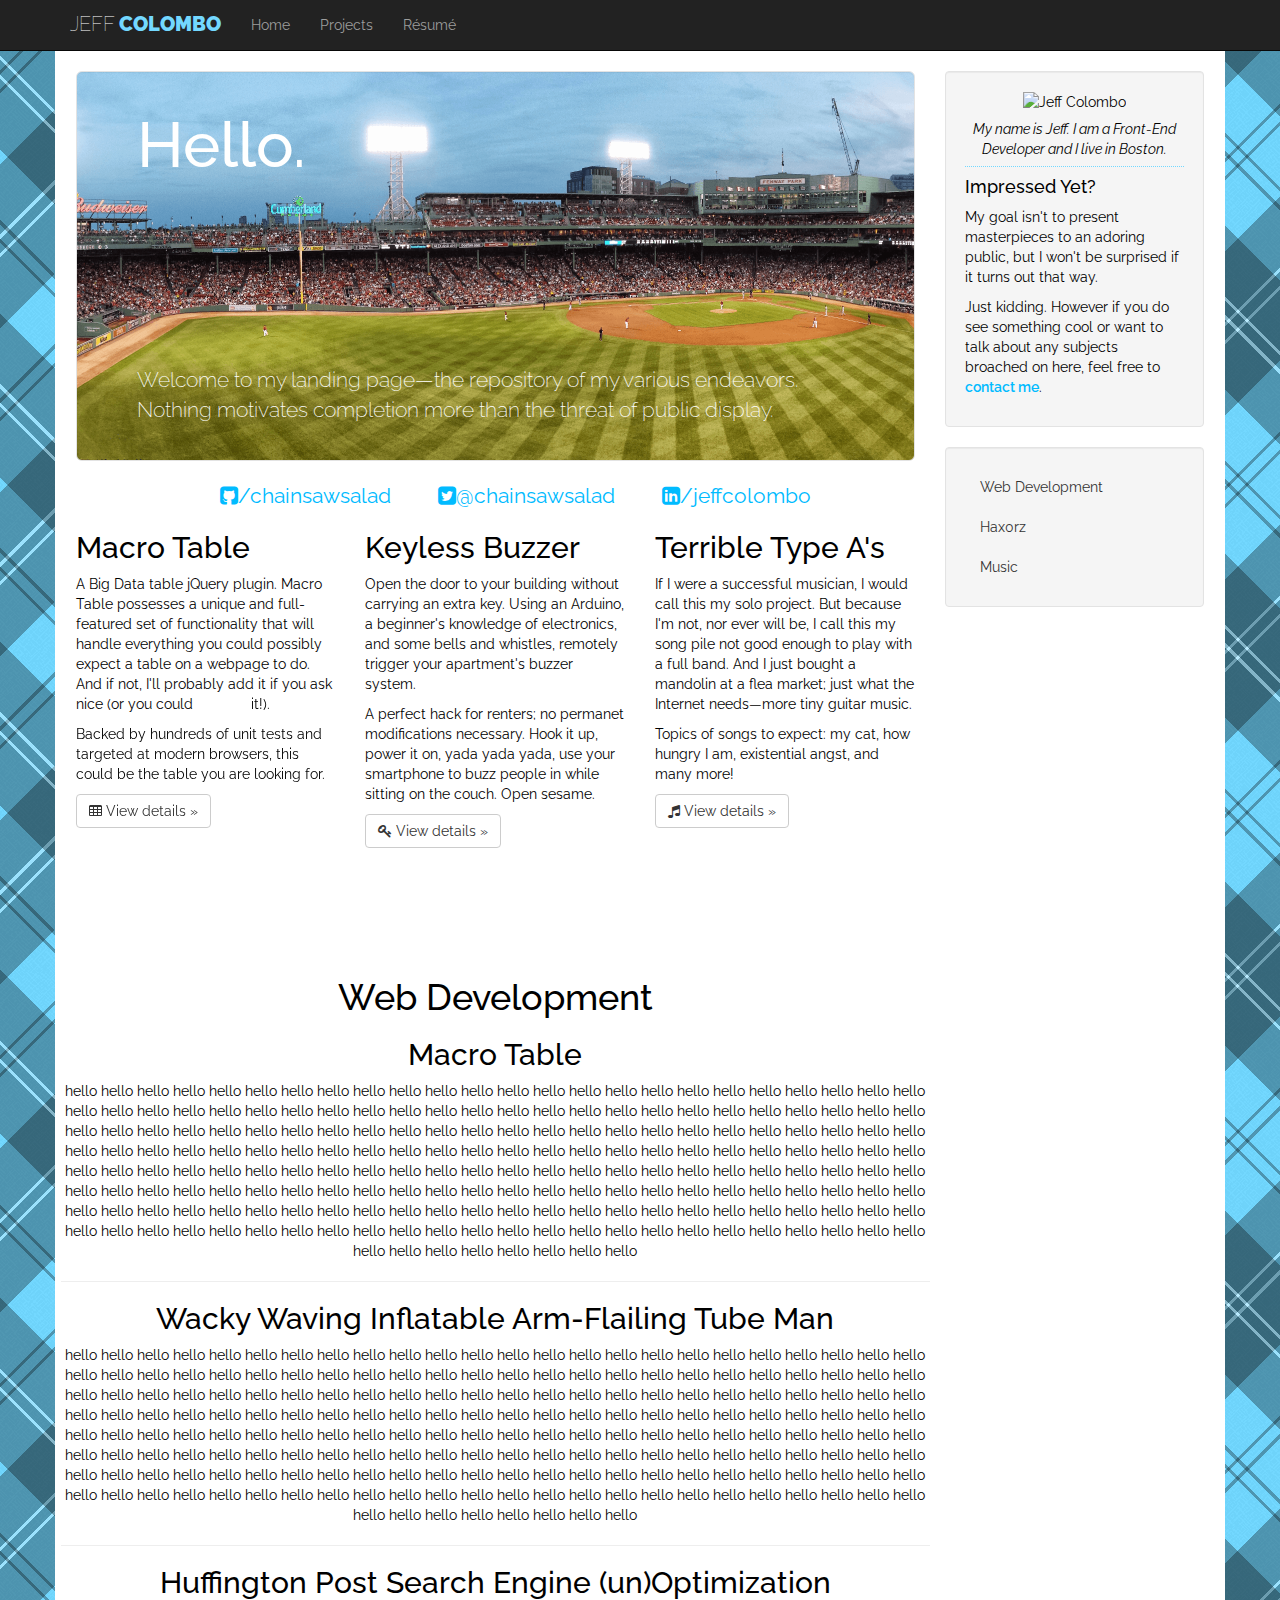
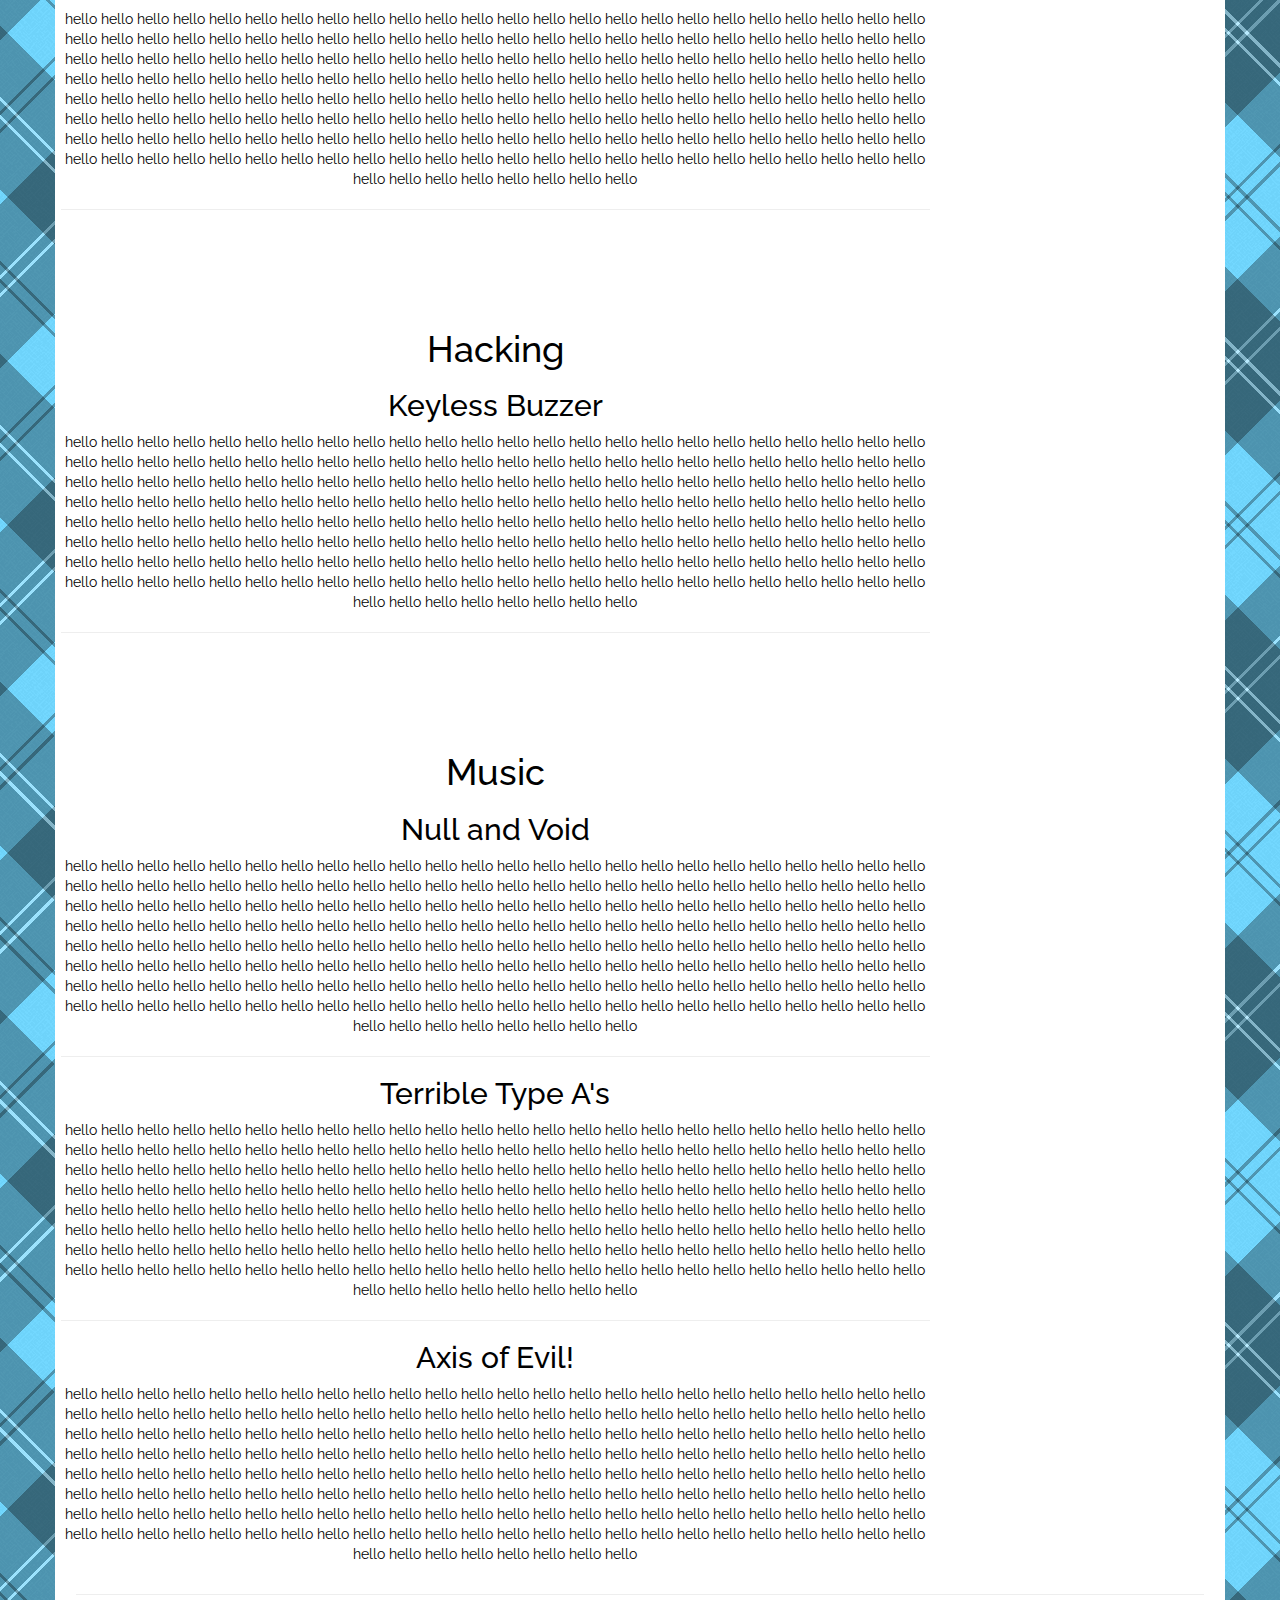
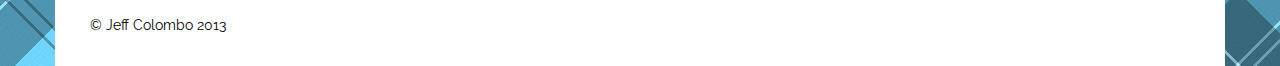
==== index.html @ 4ddc7e9b "Fix issue with menu on Android (Chrome)" ====
<!DOCTYPE html>
<html lang="en">
  <head>
    <meta charset="utf-8">
    <meta name="viewport" content="width=device-width, initial-scale=1.0">
    <meta name="description" content="">
    <meta name="author" content="">
    <link rel="shortcut icon" href="../../assets/ico/favicon.png">

    <title>Jeff Colombo</title>

    <!-- Bootstrap core CSS -->
    <link rel="stylesheet" href="//netdna.bootstrapcdn.com/bootstrap/3.0.0/css/bootstrap.min.css">

    <!-- Custom styles for this template -->
    <link href="http://fonts.googleapis.com/css?family=Raleway:900,600,400" rel="stylesheet" type="text/css">
    <link rel="stylesheet/less" type="text/css" href="css/offcanvas.less" />
    <link rel="stylesheet/less" type="text/css" href="css/core.less" />

    <script type="text/javascript">
      less = {
        env: "development", // or "production"
        async: true,       // load imports async
        fileAsync: false,   // load imports async when in a page under
                            // a file protocol
        poll: 1000,        // when in watch mode, time in ms between polls
        functions: {},      // user functions, keyed by name
        dumpLineNumbers: "comments", // or "mediaQuery" or "all"
        relativeUrls: false,// whether to adjust url's to be relative
                            // if false, url's are already relative to the
                            // entry less file
        //rootpath: ":/a.com/"// a path to add on to the start of every url
                            //resource
      };
    </script>
    <script src="js/less-1.4.1.min.js" type="text/javascript"></script>
  </head>

  <body data-spy="scroll" data-target="#project-nav">
    <div class="navbar navbar-fixed-top navbar-inverse" role="navigation">
      <div class="container">
        <div class="navbar-header">
          <button type="button" class="navbar-toggle" data-toggle="collapse" data-target=".navbar-collapse">
            <span class="icon-bar"></span>
            <span class="icon-bar"></span>
            <span class="icon-bar"></span>
          </button>
          <a class="navbar-brand" href="#"><span class="navbar-brand__first-name">Jeff</span> <span class="navbar-brand__last-name">Colombo</span></a>
        </div>
        <div id="main-nav" class="collapse navbar-collapse">
          <ul class="nav navbar-nav">
            <li><a href="#">Home</a></li>
            <li><a href="#projects">Projects</a></li>
            <li><a href="resume.html">R&eacute;sum&eacute;</a></li>
          </ul>
        </div><!-- /.nav-collapse -->
      </div><!-- /.container -->
    </div><!-- /.navbar -->

    <div class="container content-container">

      <div class="row row-offcanvas row-offcanvas-right">
        <div class="col-xs-12 col-sm-9">
          <p class="pull-right visible-xs">
            <button type="button" class="btn btn-primary btn-xs" data-toggle="offcanvas">Toggle info</button>
          </p>
          <div class="jumbotron well">
            <h1>Hello.</h1>
            <div class="jumbotron__wrapper">
              <p>Welcome to my landing page&mdash;the repository of my various endeavors. Nothing motivates completion more than the threat of public display.</p>
            </div>
          </div>
          <div class="social">
            <ul class="self-promotion-links text-center">
              <li><a href="https://github.com/chainsawsalad"><i class="icon-github-sign"></i>/chainsawsalad</a></li>
              <li><a href="http://www.twitter.com/chainsawsalad"><i class="icon-twitter-sign"></i>@chainsawsalad</a></li>
              <li><a href="http://www.linkedin.com/in/jeffcolombo/"><i class="icon-linkedin-sign"></i>/jeffcolombo</a></li>
            </ul>
          </div>
          <div class="row">
            <div class="col-6 col-sm-6 col-lg-4">
              <h2>Macro Table</h2>
              <p>A Big Data table jQuery plugin. Macro Table possesses a unique and full-featured set of functionality that will handle everything you could possibly expect a table on a webpage to do. And if not, I'll probably add it if you ask nice (or you could <iframe class="github-btn" src="http://ghbtns.com/github-btn.html?user=chainsawsalad&amp;repo=macroTable&amp;type=fork" width="50" height="20" title="Fork on GitHub"></iframe> it!).</p>
              <p>Backed by hundreds of unit tests and targeted at modern browsers, this could be the table you are looking for.</p>
              <p><a class="btn btn-default" href="#"><i class="icon-table"></i> View details &raquo;</a></p>
            </div><!--/span-->
            <div class="col-6 col-sm-6 col-lg-4">
              <h2>Keyless Buzzer</h2>
              <p>Open the door to your building without carrying an extra key. Using an Arduino, a beginner's knowledge of electronics, and some bells and whistles, remotely trigger your apartment's buzzer system.</p>
              <p>A perfect hack for renters; no permanet modifications necessary. Hook it up, power it on, yada yada yada, use your smartphone to buzz people in while sitting on the couch. Open sesame.
              <p><a class="btn btn-default" href="#"><i class="icon-key"></i> View details &raquo;</a></p>
            </div><!--/span-->
            <div class="col-6 col-sm-6 col-lg-4">
              <h2>Terrible Type A's</h2>
              <p>If I were a successful musician, I would call this my solo project. But because I'm not, nor ever will be, I call this my song pile not good enough to play with a full band. And I just bought a mandolin at a flea market; just what the Internet needs&mdash;more tiny guitar music.</p>
              <p>Topics of songs to expect: my cat, how hungry I am, existential angst, and many more!</p>
              <p><a class="btn btn-default" href="#"><i class="icon-music"></i> View details &raquo;</a></p>
            </div><!--/span-->
          </div><!--/row-->

          <div id="projects" class="row text-center">
            <div id="web-development">
              <h1 class="project-title">Web Development</h1>

              <h2 id="macro-table">Macro Table</h2>
              <p>hello hello hello hello hello hello hello hello hello hello hello hello hello hello hello hello hello hello hello hello hello hello hello hello hello hello hello hello hello hello hello hello hello hello hello hello hello hello hello hello hello hello hello hello hello hello hello hello hello hello hello hello hello hello hello hello hello hello hello hello hello hello hello hello hello hello hello hello hello hello hello hello hello hello hello hello hello hello hello hello hello hello hello hello hello hello hello hello hello hello hello hello hello hello hello hello hello hello hello hello hello hello hello hello hello hello hello hello hello hello hello hello hello hello hello hello hello hello hello hello hello hello hello hello hello hello hello hello hello hello hello hello hello hello hello hello hello hello hello hello hello hello hello hello hello hello hello hello hello hello hello hello hello hello hello hello hello hello hello hello hello hello hello hello hello hello hello hello hello hello hello hello hello hello hello hello hello hello hello hello hello hello hello hello hello hello hello hello hello hello hello hello hello hello hello hello hello hello hello hello </p>

              <hr />

              <h2 id="wwiaftm">Wacky Waving Inflatable Arm-Flailing Tube Man</h2>
              <p>hello hello hello hello hello hello hello hello hello hello hello hello hello hello hello hello hello hello hello hello hello hello hello hello hello hello hello hello hello hello hello hello hello hello hello hello hello hello hello hello hello hello hello hello hello hello hello hello hello hello hello hello hello hello hello hello hello hello hello hello hello hello hello hello hello hello hello hello hello hello hello hello hello hello hello hello hello hello hello hello hello hello hello hello hello hello hello hello hello hello hello hello hello hello hello hello hello hello hello hello hello hello hello hello hello hello hello hello hello hello hello hello hello hello hello hello hello hello hello hello hello hello hello hello hello hello hello hello hello hello hello hello hello hello hello hello hello hello hello hello hello hello hello hello hello hello hello hello hello hello hello hello hello hello hello hello hello hello hello hello hello hello hello hello hello hello hello hello hello hello hello hello hello hello hello hello hello hello hello hello hello hello hello hello hello hello hello hello hello hello hello hello hello hello hello hello hello hello hello hello </p>

              <hr />

              <h2 id="huffpo-seuo">Huffington Post Search Engine (un)Optimization</h2>
              <p>hello hello hello hello hello hello hello hello hello hello hello hello hello hello hello hello hello hello hello hello hello hello hello hello hello hello hello hello hello hello hello hello hello hello hello hello hello hello hello hello hello hello hello hello hello hello hello hello hello hello hello hello hello hello hello hello hello hello hello hello hello hello hello hello hello hello hello hello hello hello hello hello hello hello hello hello hello hello hello hello hello hello hello hello hello hello hello hello hello hello hello hello hello hello hello hello hello hello hello hello hello hello hello hello hello hello hello hello hello hello hello hello hello hello hello hello hello hello hello hello hello hello hello hello hello hello hello hello hello hello hello hello hello hello hello hello hello hello hello hello hello hello hello hello hello hello hello hello hello hello hello hello hello hello hello hello hello hello hello hello hello hello hello hello hello hello hello hello hello hello hello hello hello hello hello hello hello hello hello hello hello hello hello hello hello hello hello hello hello hello hello hello hello hello hello hello hello hello hello hello </p>

              <hr />
            </div>

            <div id="hacking">
              <h1 class="project-title">Hacking</h1>

              <h2 id="keyless-buzzer">Keyless Buzzer</h2>
              <p>hello hello hello hello hello hello hello hello hello hello hello hello hello hello hello hello hello hello hello hello hello hello hello hello hello hello hello hello hello hello hello hello hello hello hello hello hello hello hello hello hello hello hello hello hello hello hello hello hello hello hello hello hello hello hello hello hello hello hello hello hello hello hello hello hello hello hello hello hello hello hello hello hello hello hello hello hello hello hello hello hello hello hello hello hello hello hello hello hello hello hello hello hello hello hello hello hello hello hello hello hello hello hello hello hello hello hello hello hello hello hello hello hello hello hello hello hello hello hello hello hello hello hello hello hello hello hello hello hello hello hello hello hello hello hello hello hello hello hello hello hello hello hello hello hello hello hello hello hello hello hello hello hello hello hello hello hello hello hello hello hello hello hello hello hello hello hello hello hello hello hello hello hello hello hello hello hello hello hello hello hello hello hello hello hello hello hello hello hello hello hello hello hello hello hello hello hello hello hello hello </p>

              <hr />
            </div>

            <div id="music">
              <h1 class="project-title">Music</h1>

              <h2 id="null-and-void">Null and Void</h2>
              <p>hello hello hello hello hello hello hello hello hello hello hello hello hello hello hello hello hello hello hello hello hello hello hello hello hello hello hello hello hello hello hello hello hello hello hello hello hello hello hello hello hello hello hello hello hello hello hello hello hello hello hello hello hello hello hello hello hello hello hello hello hello hello hello hello hello hello hello hello hello hello hello hello hello hello hello hello hello hello hello hello hello hello hello hello hello hello hello hello hello hello hello hello hello hello hello hello hello hello hello hello hello hello hello hello hello hello hello hello hello hello hello hello hello hello hello hello hello hello hello hello hello hello hello hello hello hello hello hello hello hello hello hello hello hello hello hello hello hello hello hello hello hello hello hello hello hello hello hello hello hello hello hello hello hello hello hello hello hello hello hello hello hello hello hello hello hello hello hello hello hello hello hello hello hello hello hello hello hello hello hello hello hello hello hello hello hello hello hello hello hello hello hello hello hello hello hello hello hello hello hello </p>

              <hr />

              <h2 id="terrible-type-as">Terrible Type A's</h2>
              <p>hello hello hello hello hello hello hello hello hello hello hello hello hello hello hello hello hello hello hello hello hello hello hello hello hello hello hello hello hello hello hello hello hello hello hello hello hello hello hello hello hello hello hello hello hello hello hello hello hello hello hello hello hello hello hello hello hello hello hello hello hello hello hello hello hello hello hello hello hello hello hello hello hello hello hello hello hello hello hello hello hello hello hello hello hello hello hello hello hello hello hello hello hello hello hello hello hello hello hello hello hello hello hello hello hello hello hello hello hello hello hello hello hello hello hello hello hello hello hello hello hello hello hello hello hello hello hello hello hello hello hello hello hello hello hello hello hello hello hello hello hello hello hello hello hello hello hello hello hello hello hello hello hello hello hello hello hello hello hello hello hello hello hello hello hello hello hello hello hello hello hello hello hello hello hello hello hello hello hello hello hello hello hello hello hello hello hello hello hello hello hello hello hello hello hello hello hello hello hello hello </p>

              <hr />

              <h2 id="axis-of-evil">Axis of Evil!</h2>
              <p>hello hello hello hello hello hello hello hello hello hello hello hello hello hello hello hello hello hello hello hello hello hello hello hello hello hello hello hello hello hello hello hello hello hello hello hello hello hello hello hello hello hello hello hello hello hello hello hello hello hello hello hello hello hello hello hello hello hello hello hello hello hello hello hello hello hello hello hello hello hello hello hello hello hello hello hello hello hello hello hello hello hello hello hello hello hello hello hello hello hello hello hello hello hello hello hello hello hello hello hello hello hello hello hello hello hello hello hello hello hello hello hello hello hello hello hello hello hello hello hello hello hello hello hello hello hello hello hello hello hello hello hello hello hello hello hello hello hello hello hello hello hello hello hello hello hello hello hello hello hello hello hello hello hello hello hello hello hello hello hello hello hello hello hello hello hello hello hello hello hello hello hello hello hello hello hello hello hello hello hello hello hello hello hello hello hello hello hello hello hello hello hello hello hello hello hello hello hello hello hello </p>
            </div>
          </div><!--/row-->

        </div><!--/span-->

        <div class="col-xs-6 col-sm-3 sidebar-offcanvas">
          <div class="well">
            <figure class="text-center">
              <img class="portrait-xl" src="http://s.gravatar.com/avatar/05a12469a3f4d1abdf6e96c8f056a73e?s=215" alt="Jeff Colombo" />
              <img class="portrait-l" src="http://s.gravatar.com/avatar/05a12469a3f4d1abdf6e96c8f056a73e?s=170" alt="Jeff Colombo" />
              <img class="portrait-m" src="http://s.gravatar.com/avatar/05a12469a3f4d1abdf6e96c8f056a73e?s=115" alt="Jeff Colombo" />
              <img class="portrait-s" src="http://s.gravatar.com/avatar/05a12469a3f4d1abdf6e96c8f056a73e?s=115" alt="Jeff Colombo" />
              <figcaption>My name is Jeff. I am a Front-End Developer and I live in Boston.</figcaption>
            </figure>
            <h4>Impressed Yet?</h4>
            <p>My goal isn't to present masterpieces to an adoring public, but I won't be surprised if it turns out that way.</p>
            <p>Just kidding. However if you do see something cool or want to talk about any subjects broached on here, feel free to <a href="mailto:contact@colombo.us">contact me</a>.</p>
          </div><!--/.well -->

          <div class="well sidebar-nav" id="project-nav" role="complementary" data-spy="affix" data-offset-top="530">
            <ul class="nav">
              <li>
                <a href="#web-development">Web Development</a>
                <ul class="nav">
                  <li class="active"><a href="#macro-table">Macro Table</a></li>
                  <li><a href="#wwiaftm">W.W.I.A.F.T.M.</a></li>
                  <li><a href="#huffpo-seuo">HuffPo SEuO</a></li>
                </ul>
              </li>
              <li>
                <a href="#hacking">Hax0rz</a>
                <ul class="nav">
                  <li><a href="#keyless-buzzer">Keyless Buzzer</a></li>
                </ul>
              </li>
              <li>
                <a href="#music">Music</a>
                <ul class="nav">
                  <li><a href="#null-and-void">Null and Void</a></li>
                  <li><a href="#terrible-type-as">Terrible Type A's</a></li>
                  <li><a href="#axis-of-evil">Axis of Evil!</a></li>
                </ul>
              </li>
            </ul>
          </div><!--/.well -->
        </div><!--/span-->
      </div><!--/row-->

      <hr />

      <footer>
        <iframe class="github-btn" src="http://ghbtns.com/github-btn.html?user=chainsawsalad&amp;repo=chainsawsalad.github.io&amp;type=watch&amp;count=true" width="102" height="20" title="Fork on GitHub"></iframe>
        <iframe class="github-btn" src="http://ghbtns.com/github-btn.html?user=chainsawsalad&amp;repo=chainsawsalad.github.io&amp;type=fork&amp;count=true" width="102" height="20" title="Fork on GitHub"></iframe>
        <p>&copy; Jeff Colombo 2013</p>
      </footer>

    </div><!--/.container-->

    <!-- Bootstrap core JavaScript
    ================================================== -->
    <!-- Placed at the end of the document so the pages load faster -->
    <script src="//ajax.googleapis.com/ajax/libs/jquery/1.10.2/jquery.min.js"></script>
    <script src="//netdna.bootstrapcdn.com/bootstrap/3.0.0/js/bootstrap.min.js"></script>
    <script src="js/offcanvas.js"></script>
  </body>
</html>
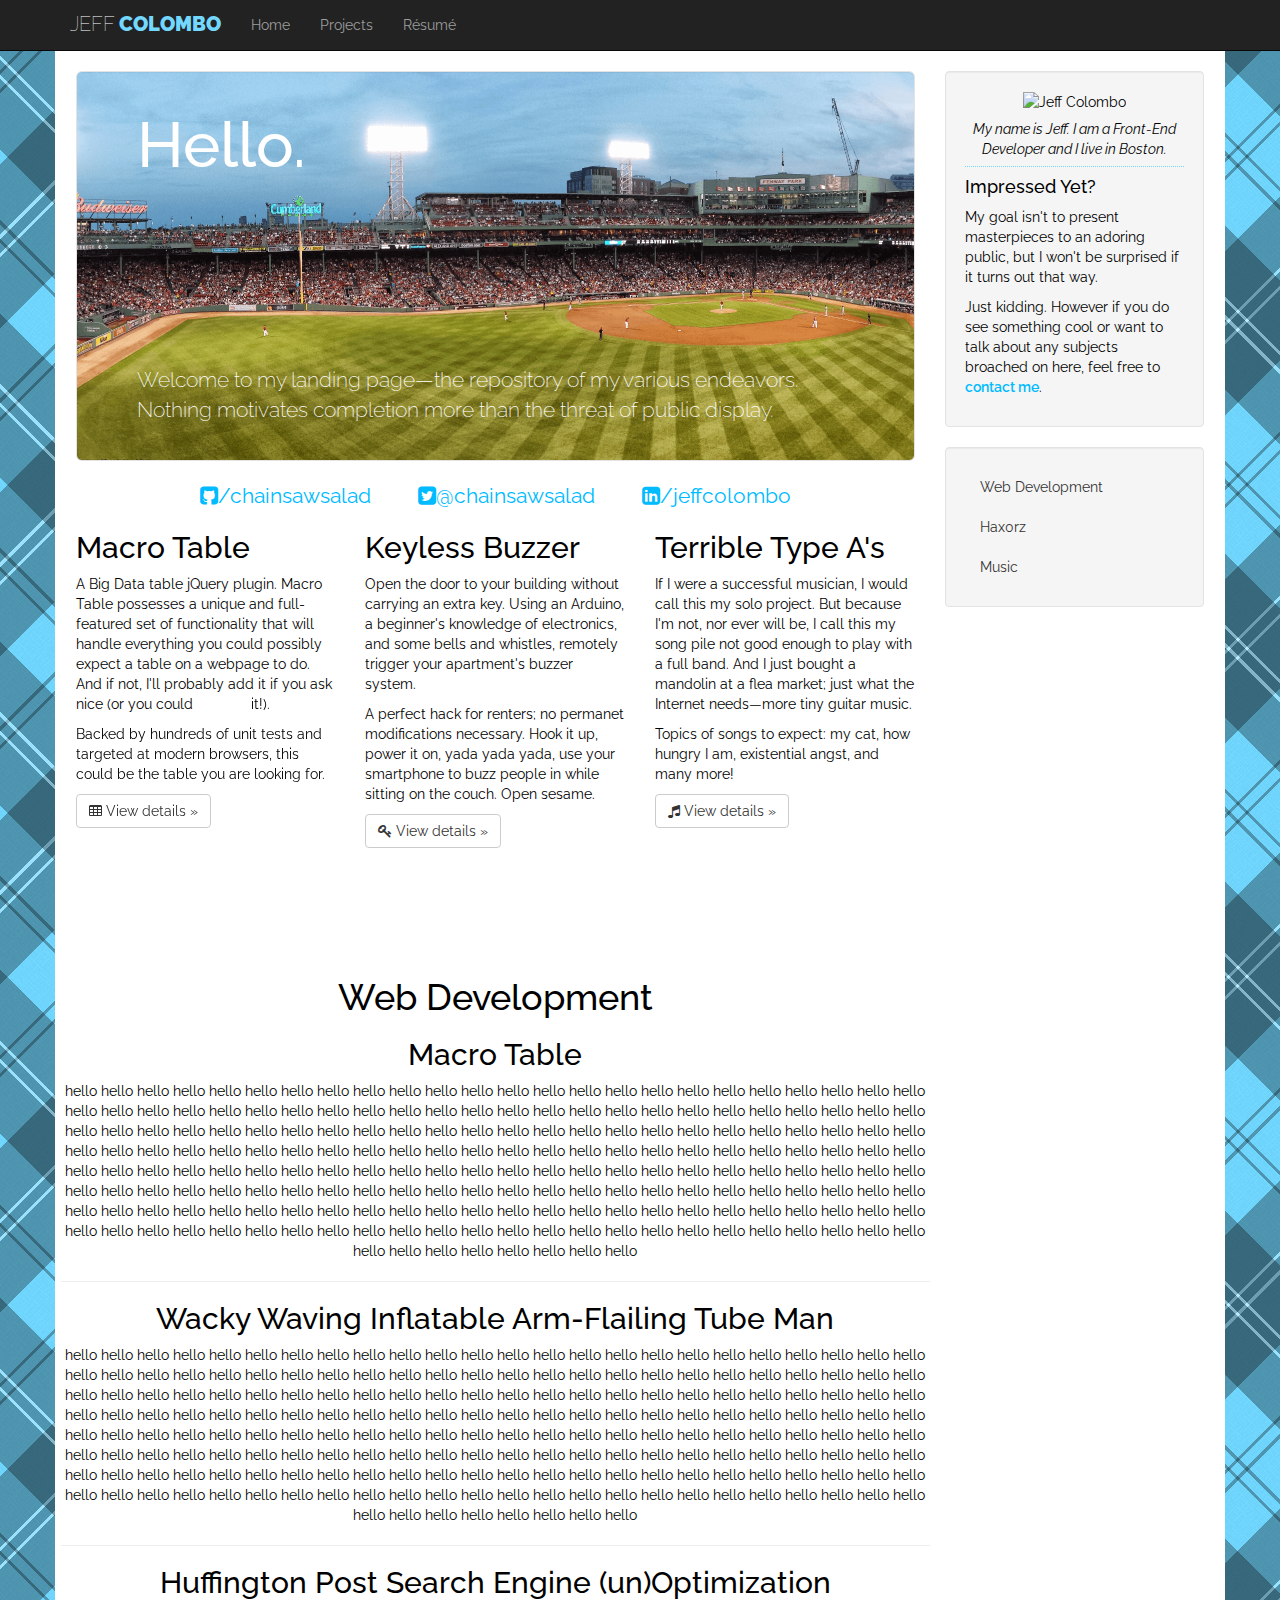
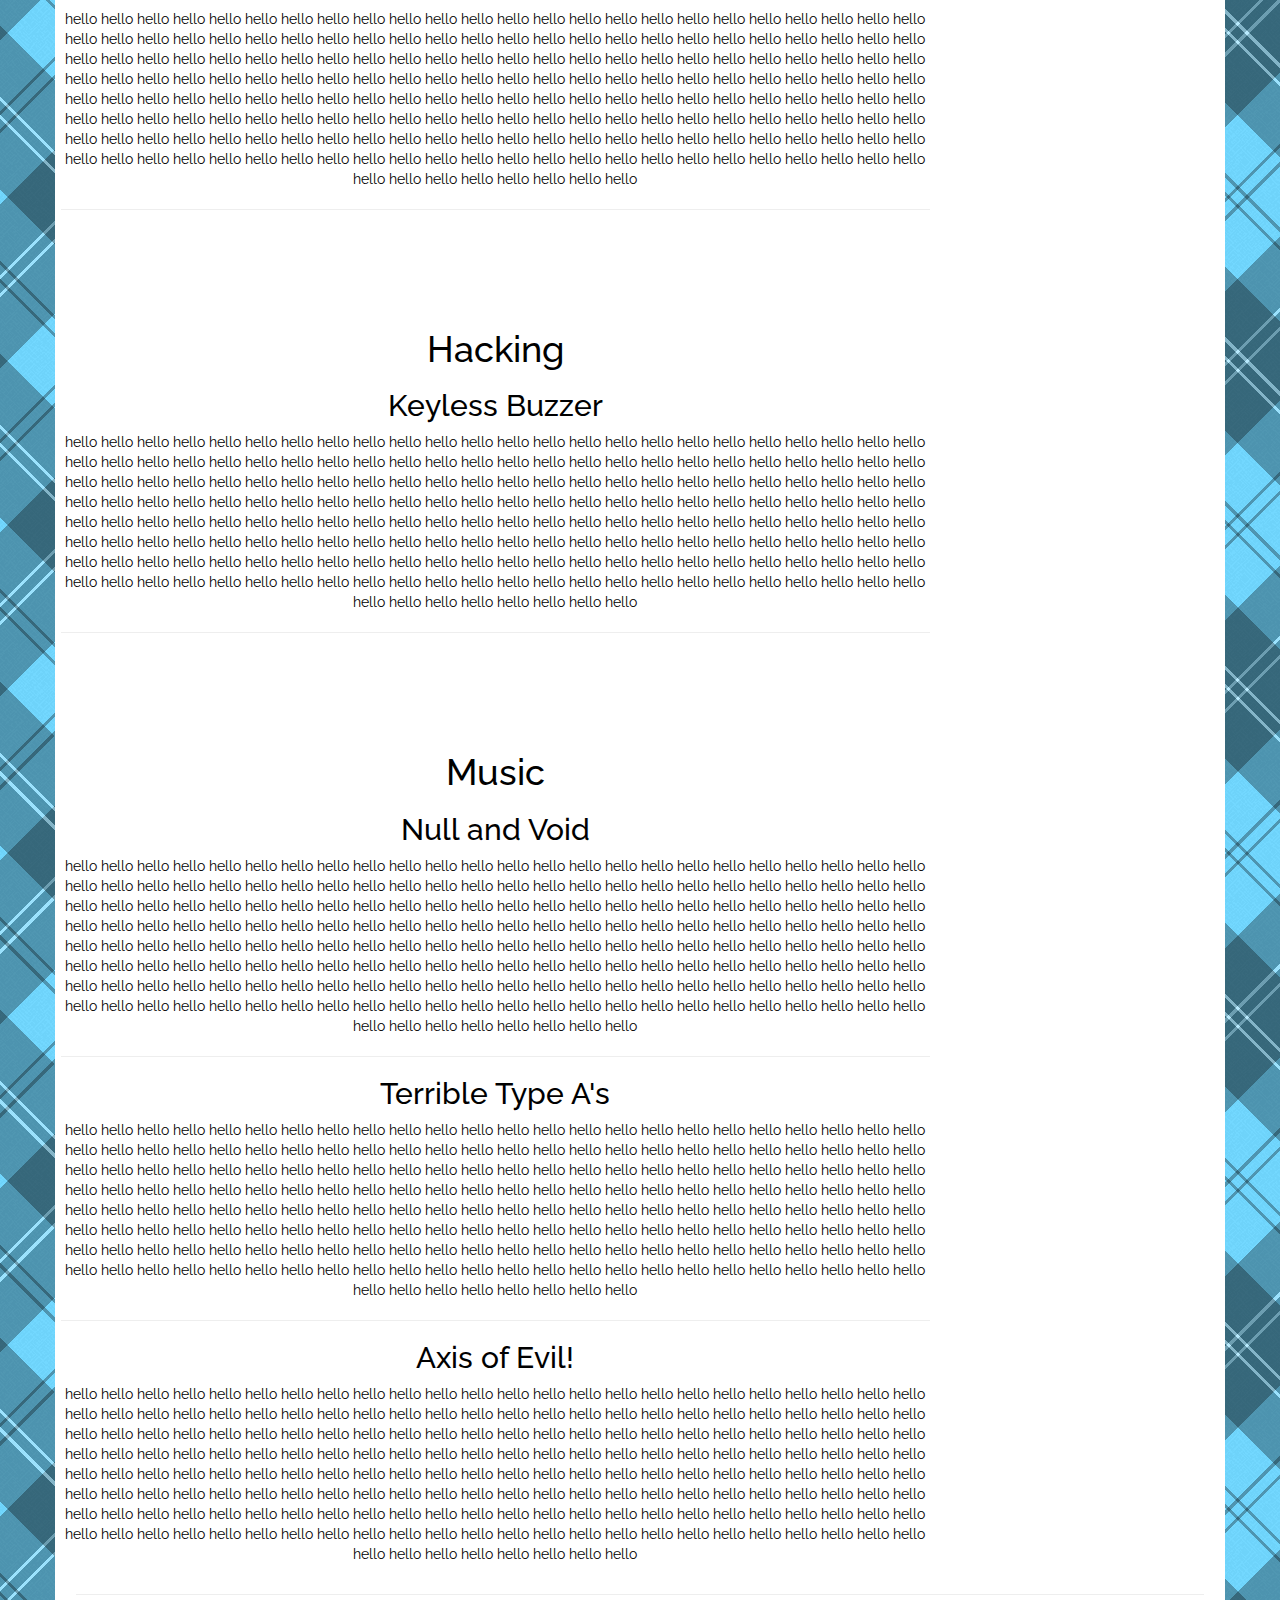
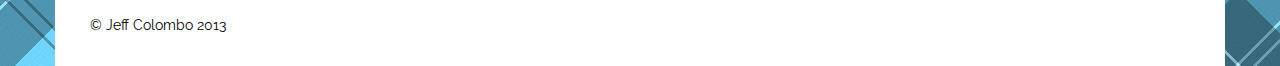
==== commit 94bbaa80: "Separate the jumbotron sentences" ====
--- a/index.html
+++ b/index.html
@@ -67,7 +67,8 @@
           <div class="jumbotron well">
             <h1>Hello.</h1>
             <div class="jumbotron__wrapper">
-              <p>Welcome to my landing page&mdash;the repository of my various endeavors. Nothing motivates completion more than the threat of public display.</p>
+              <p>Welcome to my landing page&mdash;the repository of my various endeavors.</p>
+              <p>Nothing motivates completion more than the threat of public display.</p>
             </div>
           </div>
           <div class="social">
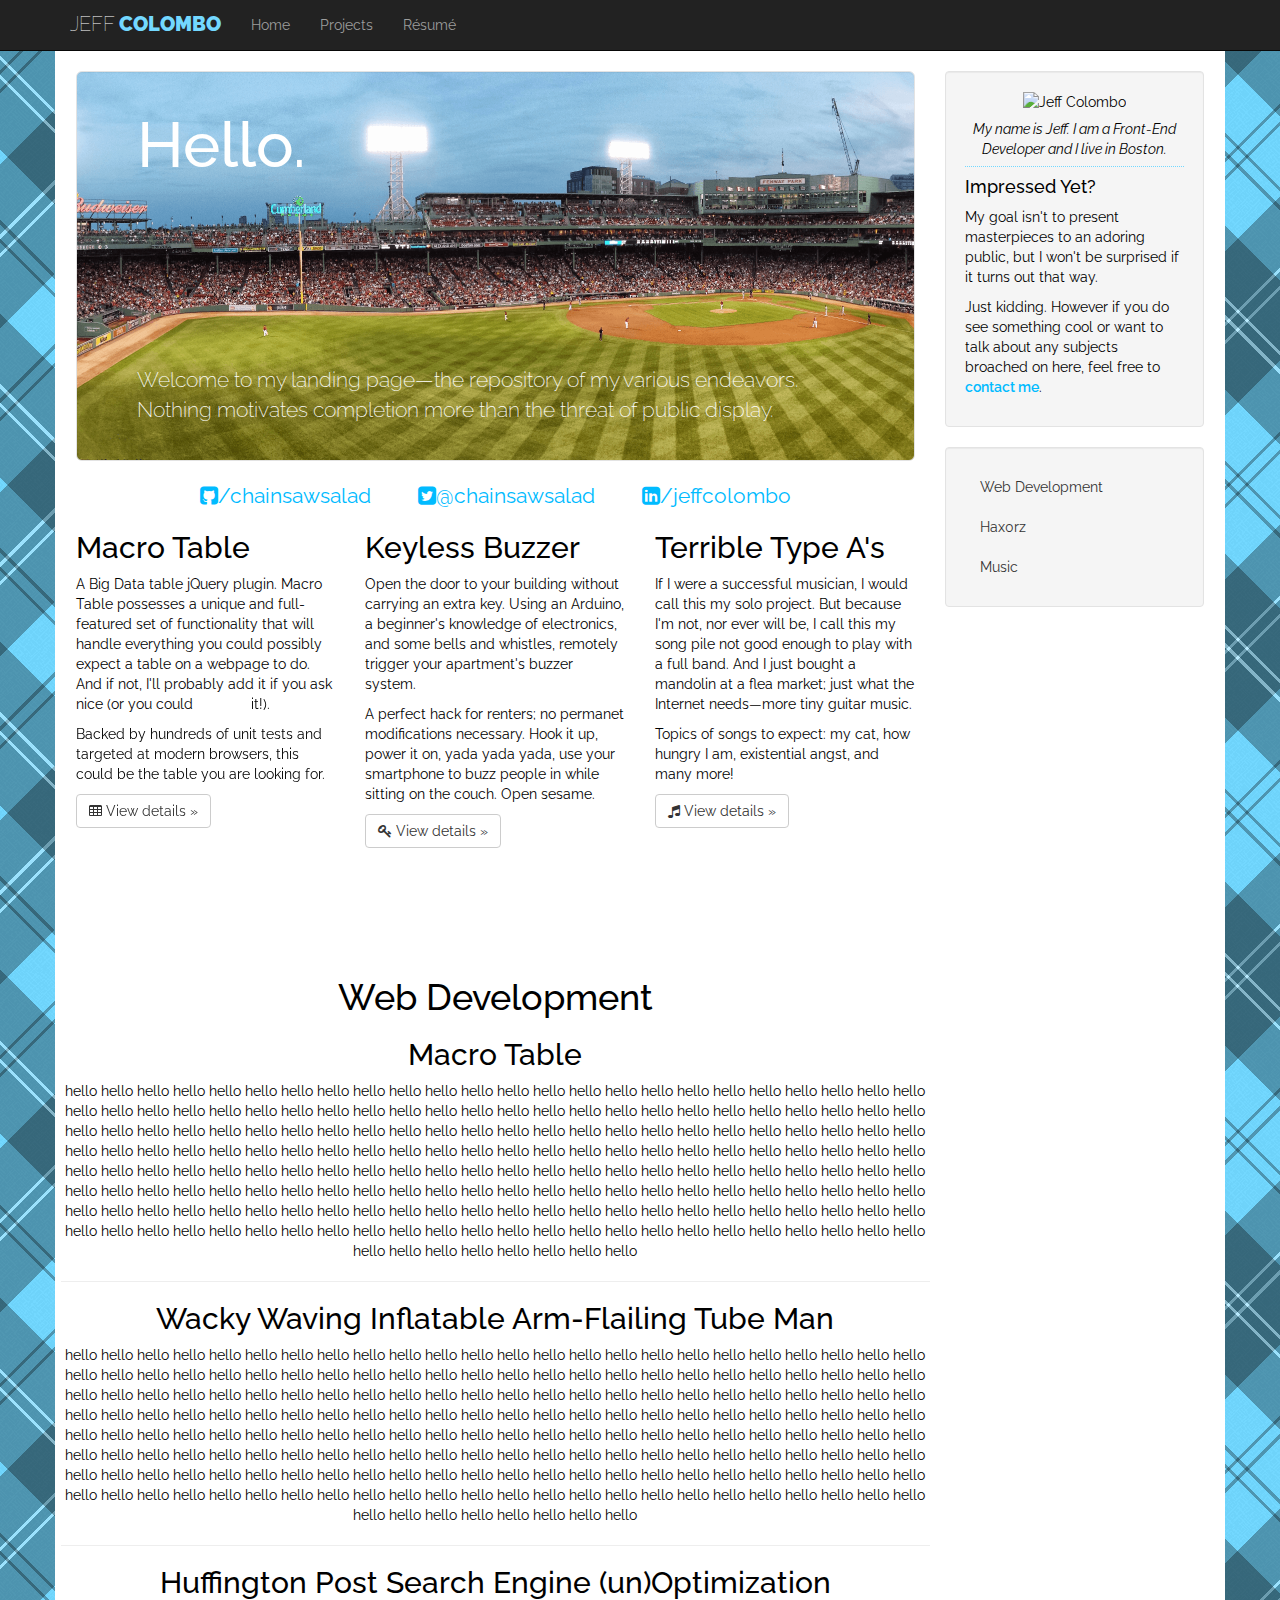
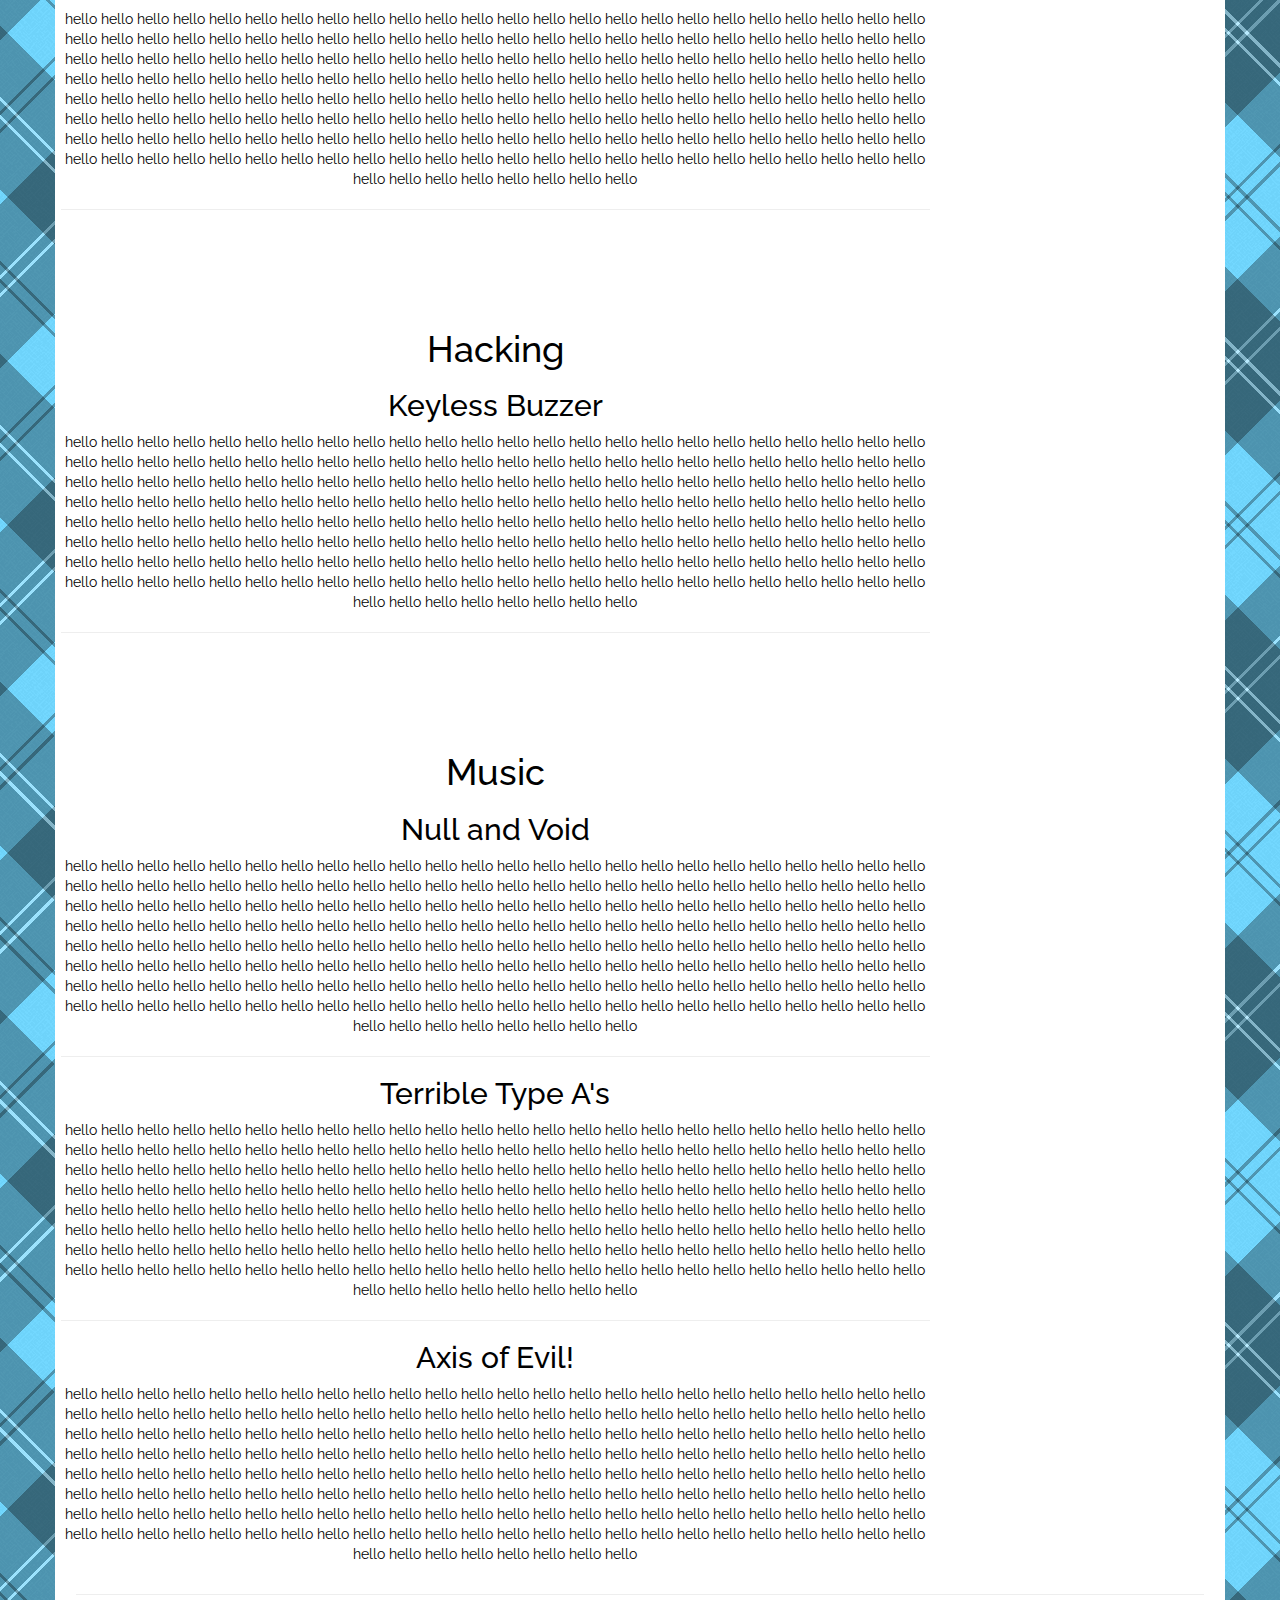
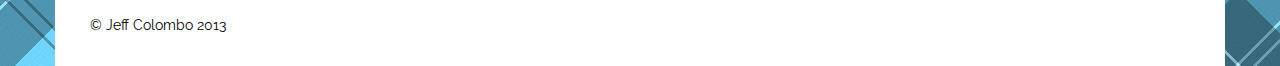
==== commit 81593efb: "Just kidding" ====
--- a/index.html
+++ b/index.html
@@ -67,8 +67,7 @@
           <div class="jumbotron well">
             <h1>Hello.</h1>
             <div class="jumbotron__wrapper">
-              <p>Welcome to my landing page&mdash;the repository of my various endeavors.</p>
-              <p>Nothing motivates completion more than the threat of public display.</p>
+              <p>Welcome to my landing page&mdash;the repository of my various endeavors. Nothing motivates completion more than the threat of public display.</p>
             </div>
           </div>
           <div class="social">
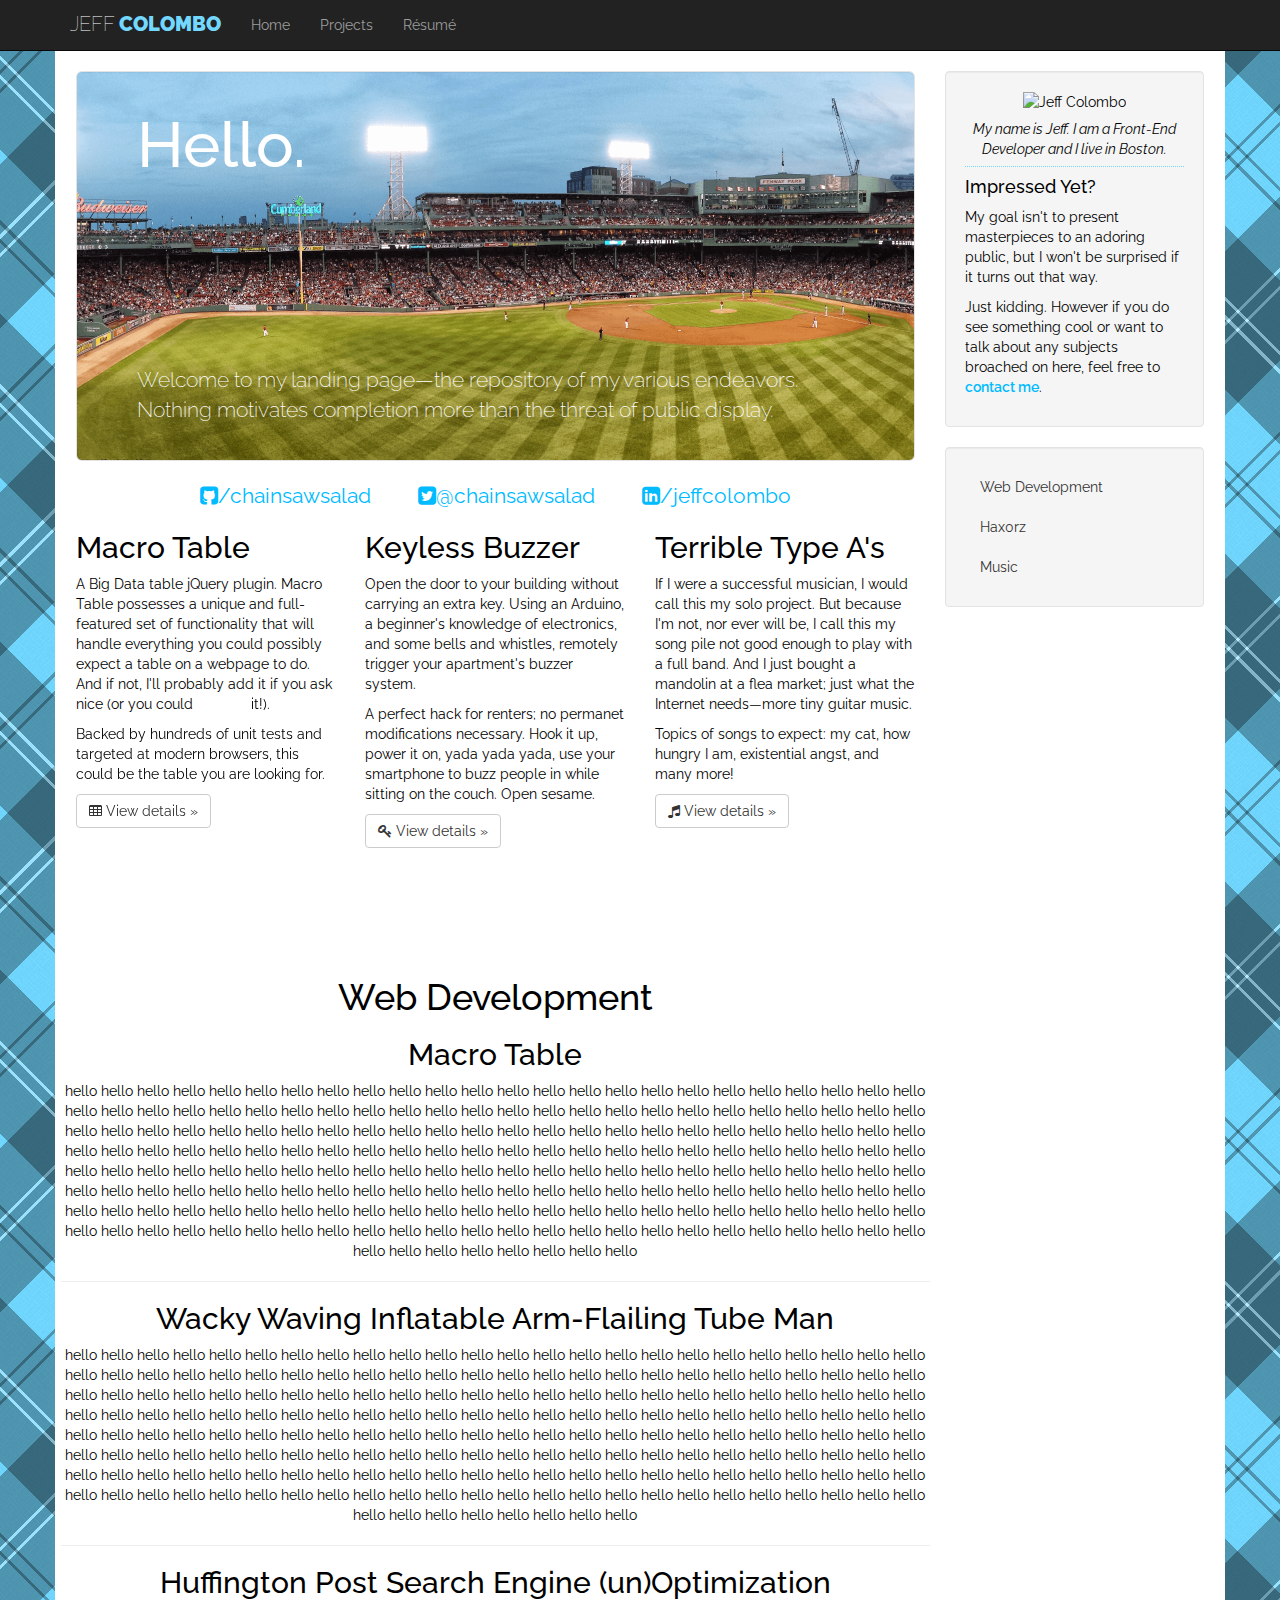
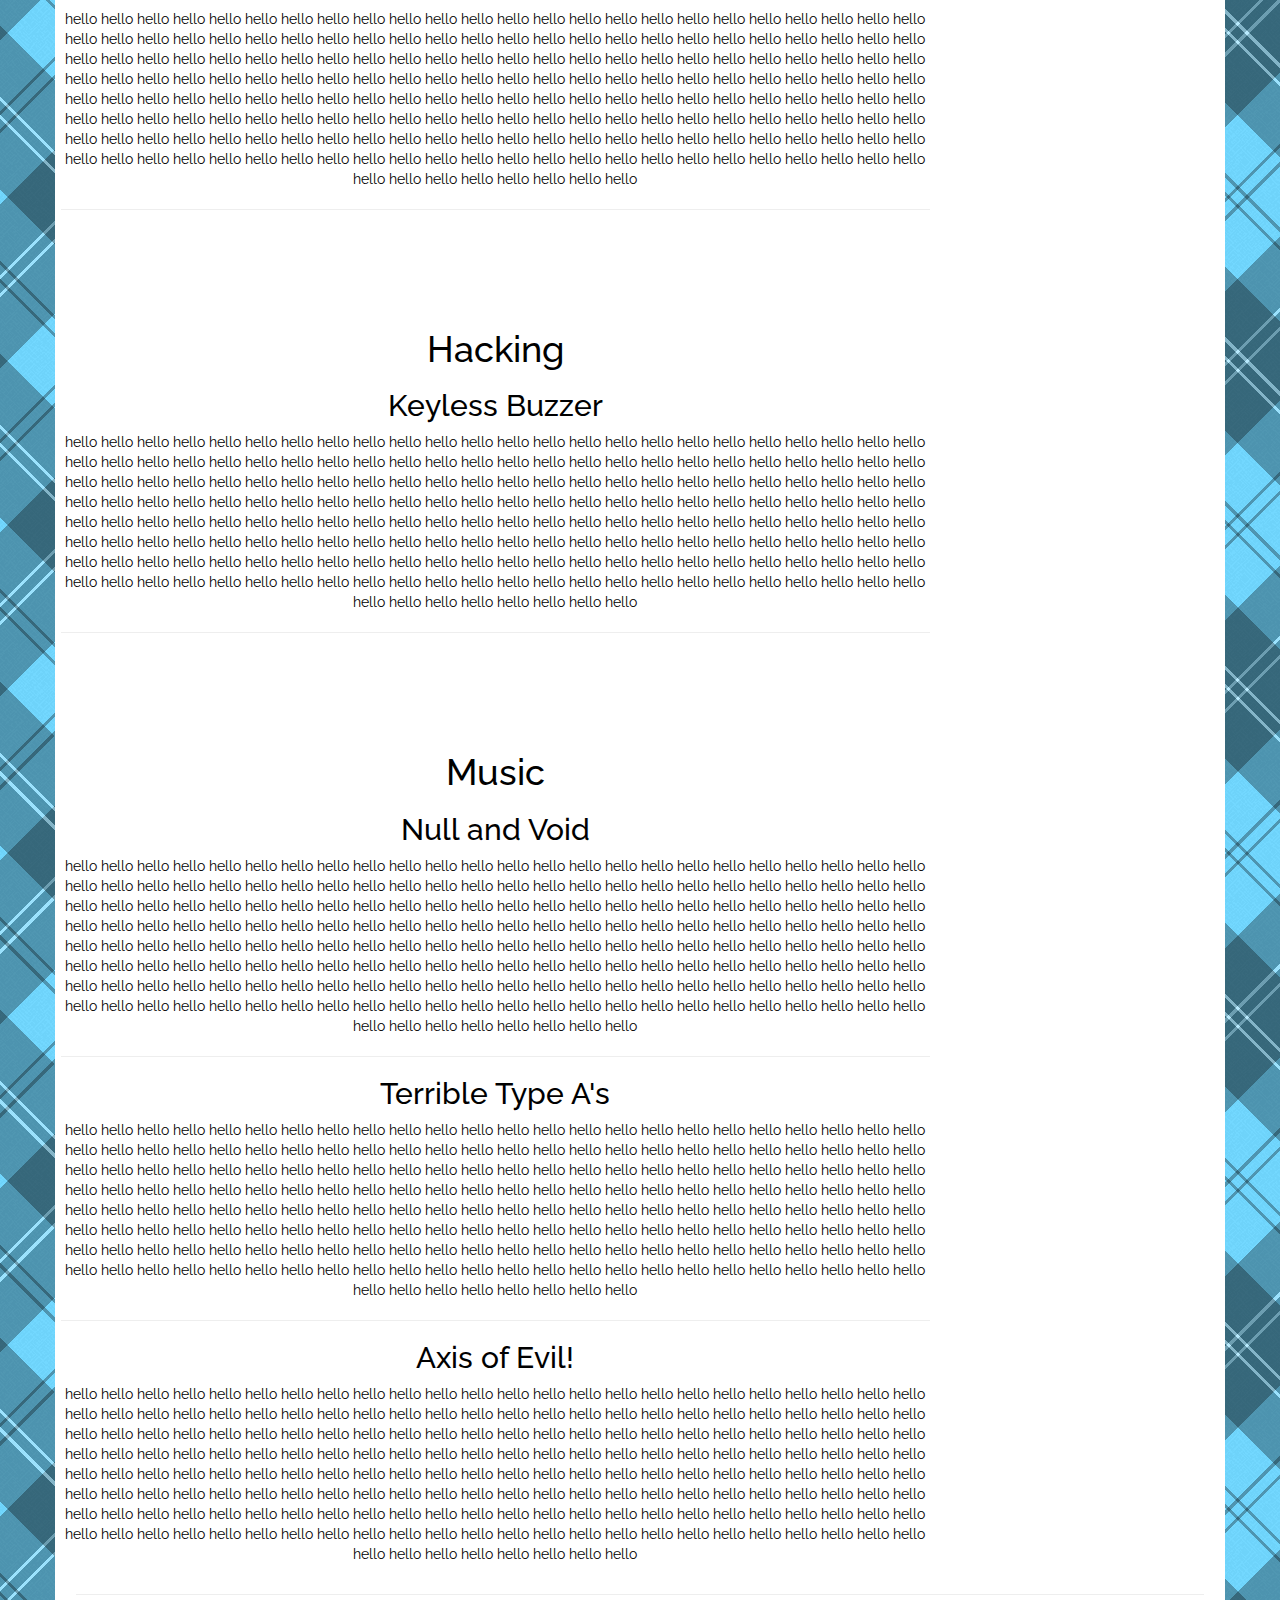
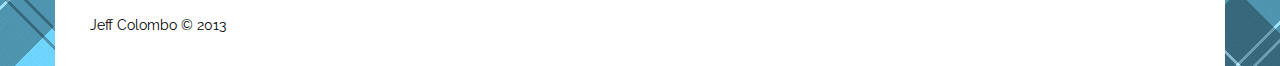
==== commit 9b53013a: "Fix footer for portrait mobile" ====
--- a/index.html
+++ b/index.html
@@ -195,7 +195,7 @@
       <footer>
         <iframe class="github-btn" src="http://ghbtns.com/github-btn.html?user=chainsawsalad&amp;repo=chainsawsalad.github.io&amp;type=watch&amp;count=true" width="102" height="20" title="Fork on GitHub"></iframe>
         <iframe class="github-btn" src="http://ghbtns.com/github-btn.html?user=chainsawsalad&amp;repo=chainsawsalad.github.io&amp;type=fork&amp;count=true" width="102" height="20" title="Fork on GitHub"></iframe>
-        <p>&copy; Jeff Colombo 2013</p>
+        <p>Jeff Colombo &copy; 2013</p>
       </footer>
 
     </div><!--/.container-->
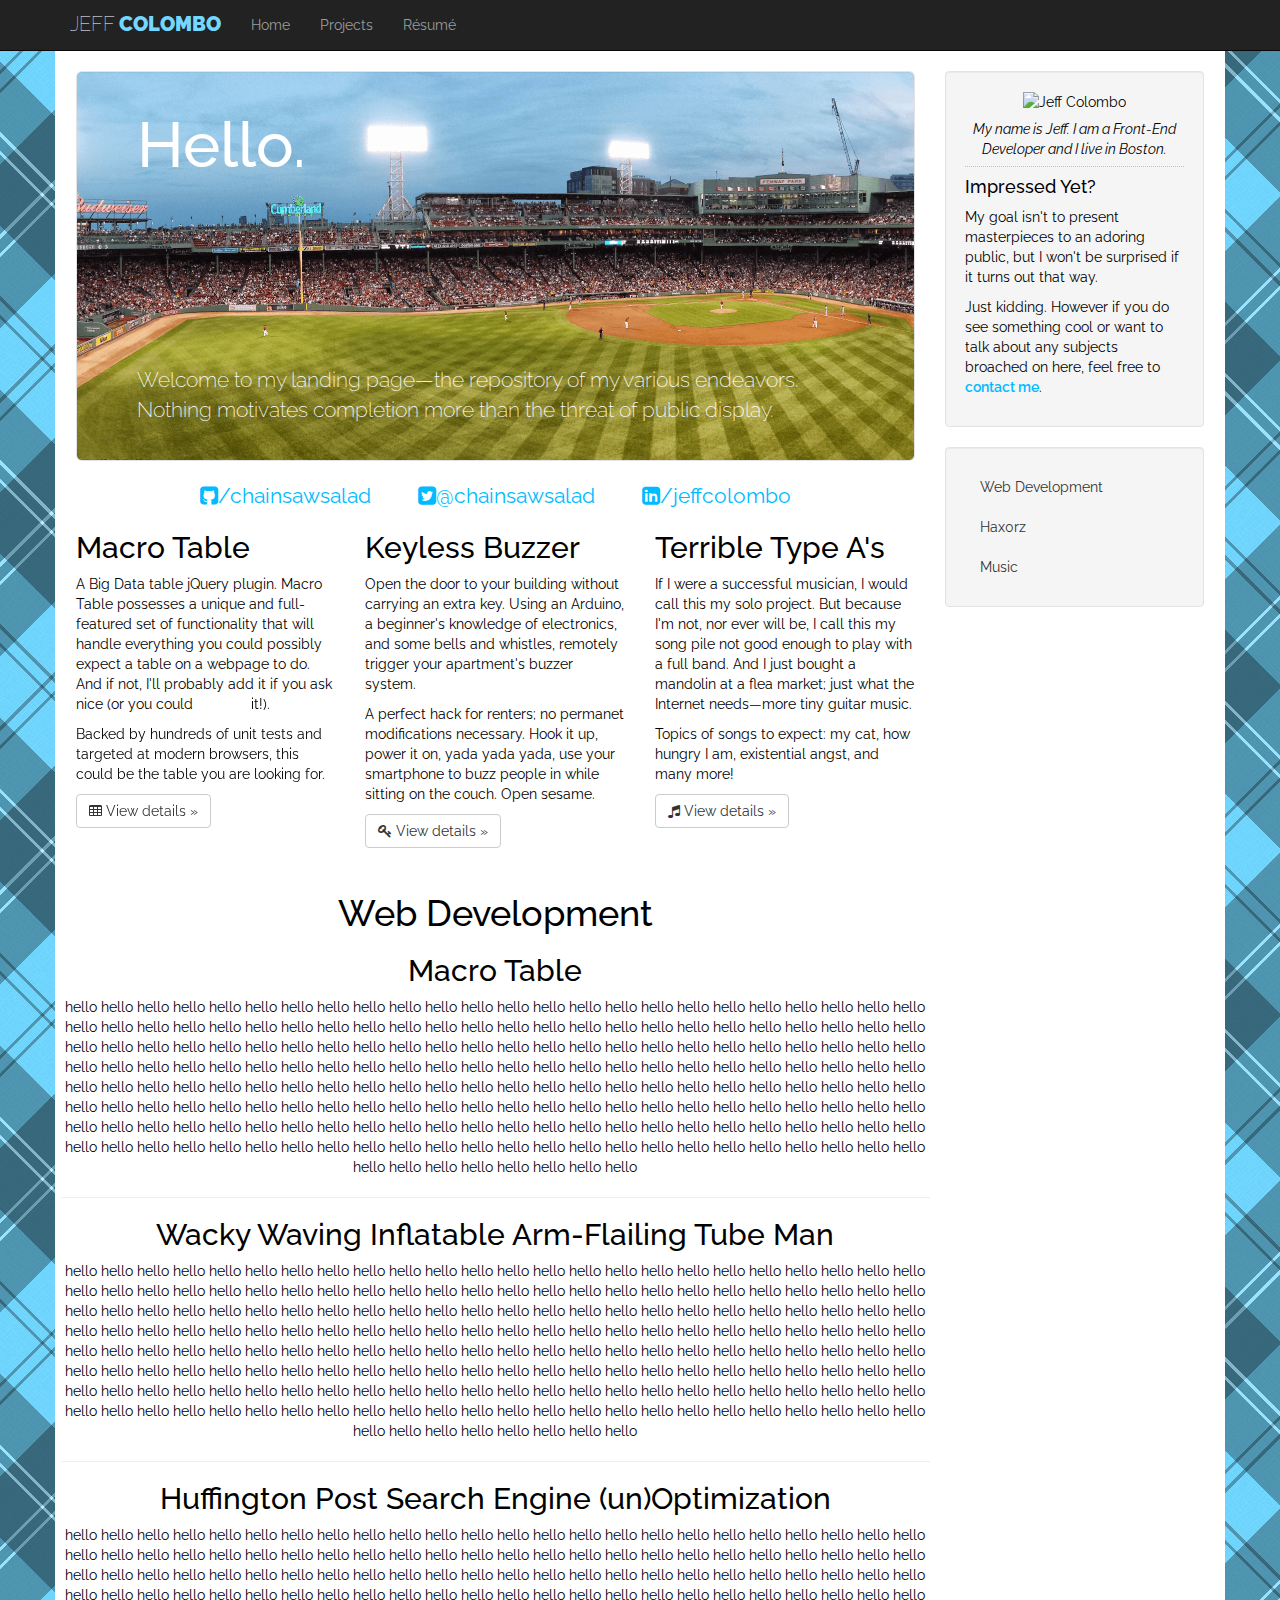
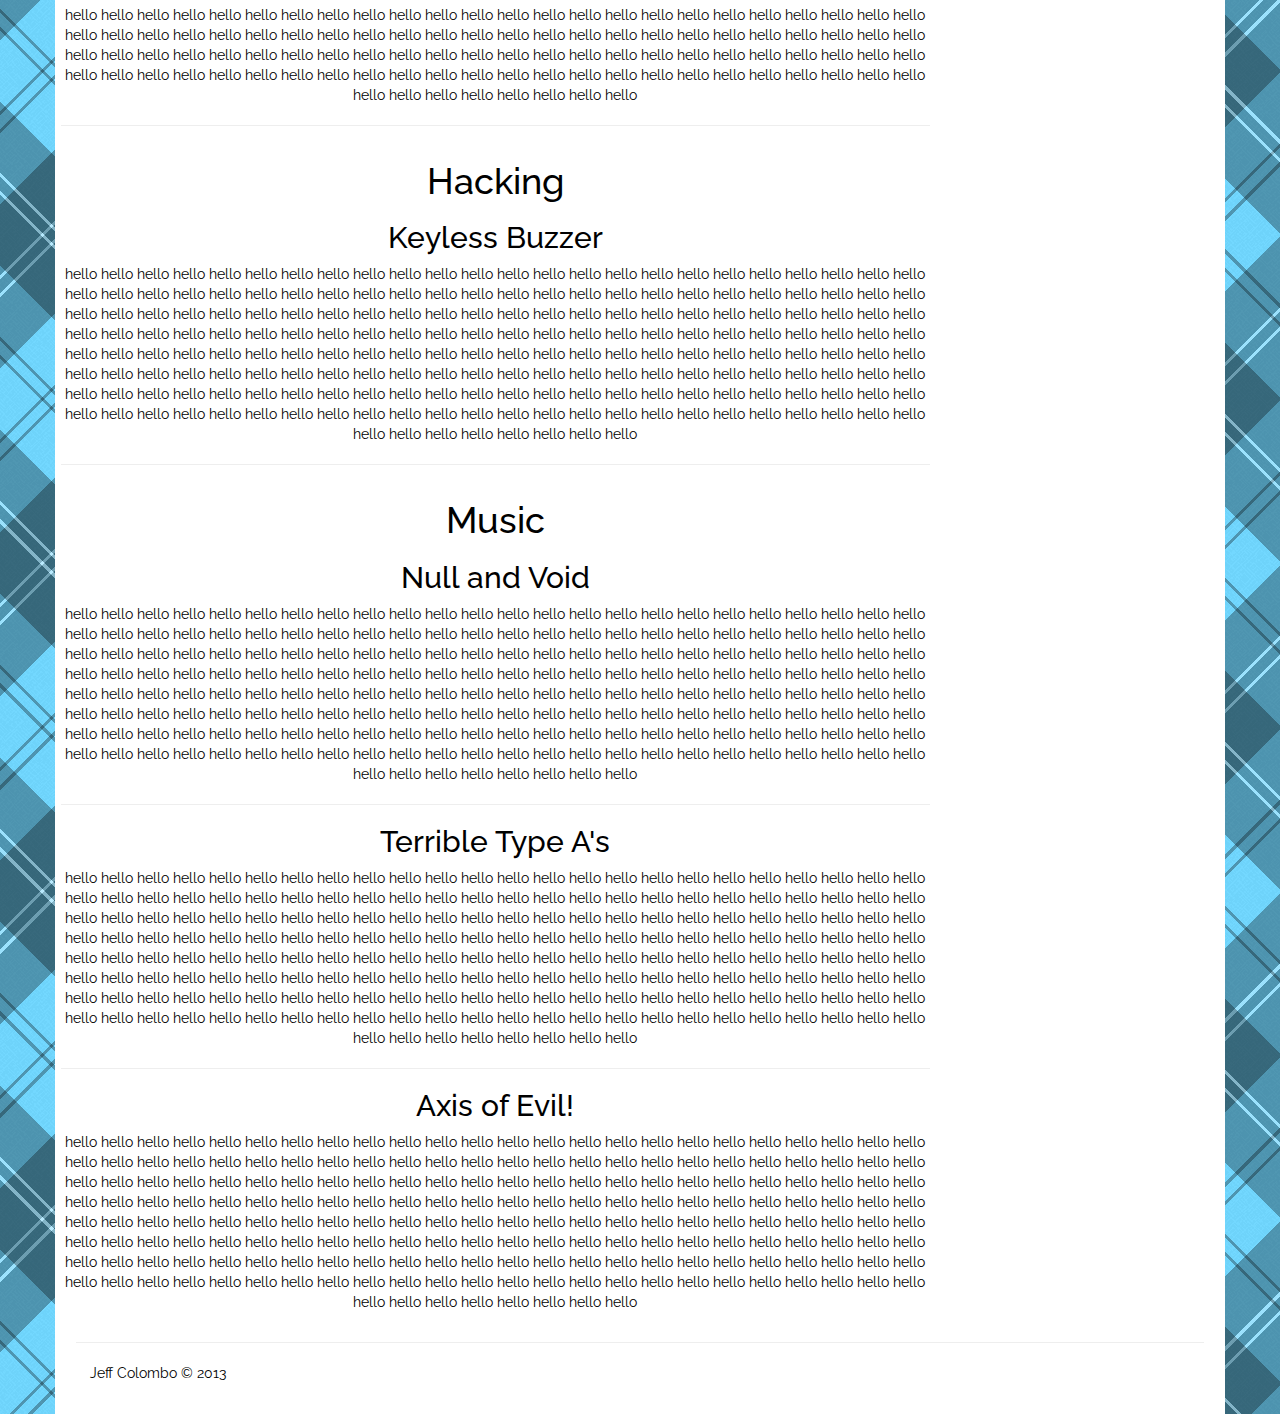
==== commit 3c6823e4: "Make project navigation work better" ====
--- a/index.html
+++ b/index.html
@@ -36,7 +36,7 @@
     <script src="js/less-1.4.1.min.js" type="text/javascript"></script>
   </head>
 
-  <body data-spy="scroll" data-target="#project-nav">
+  <body data-spy="scroll" data-offset="70" data-target="#project-nav">
     <div class="navbar navbar-fixed-top navbar-inverse" role="navigation">
       <div class="container">
         <div class="navbar-header">
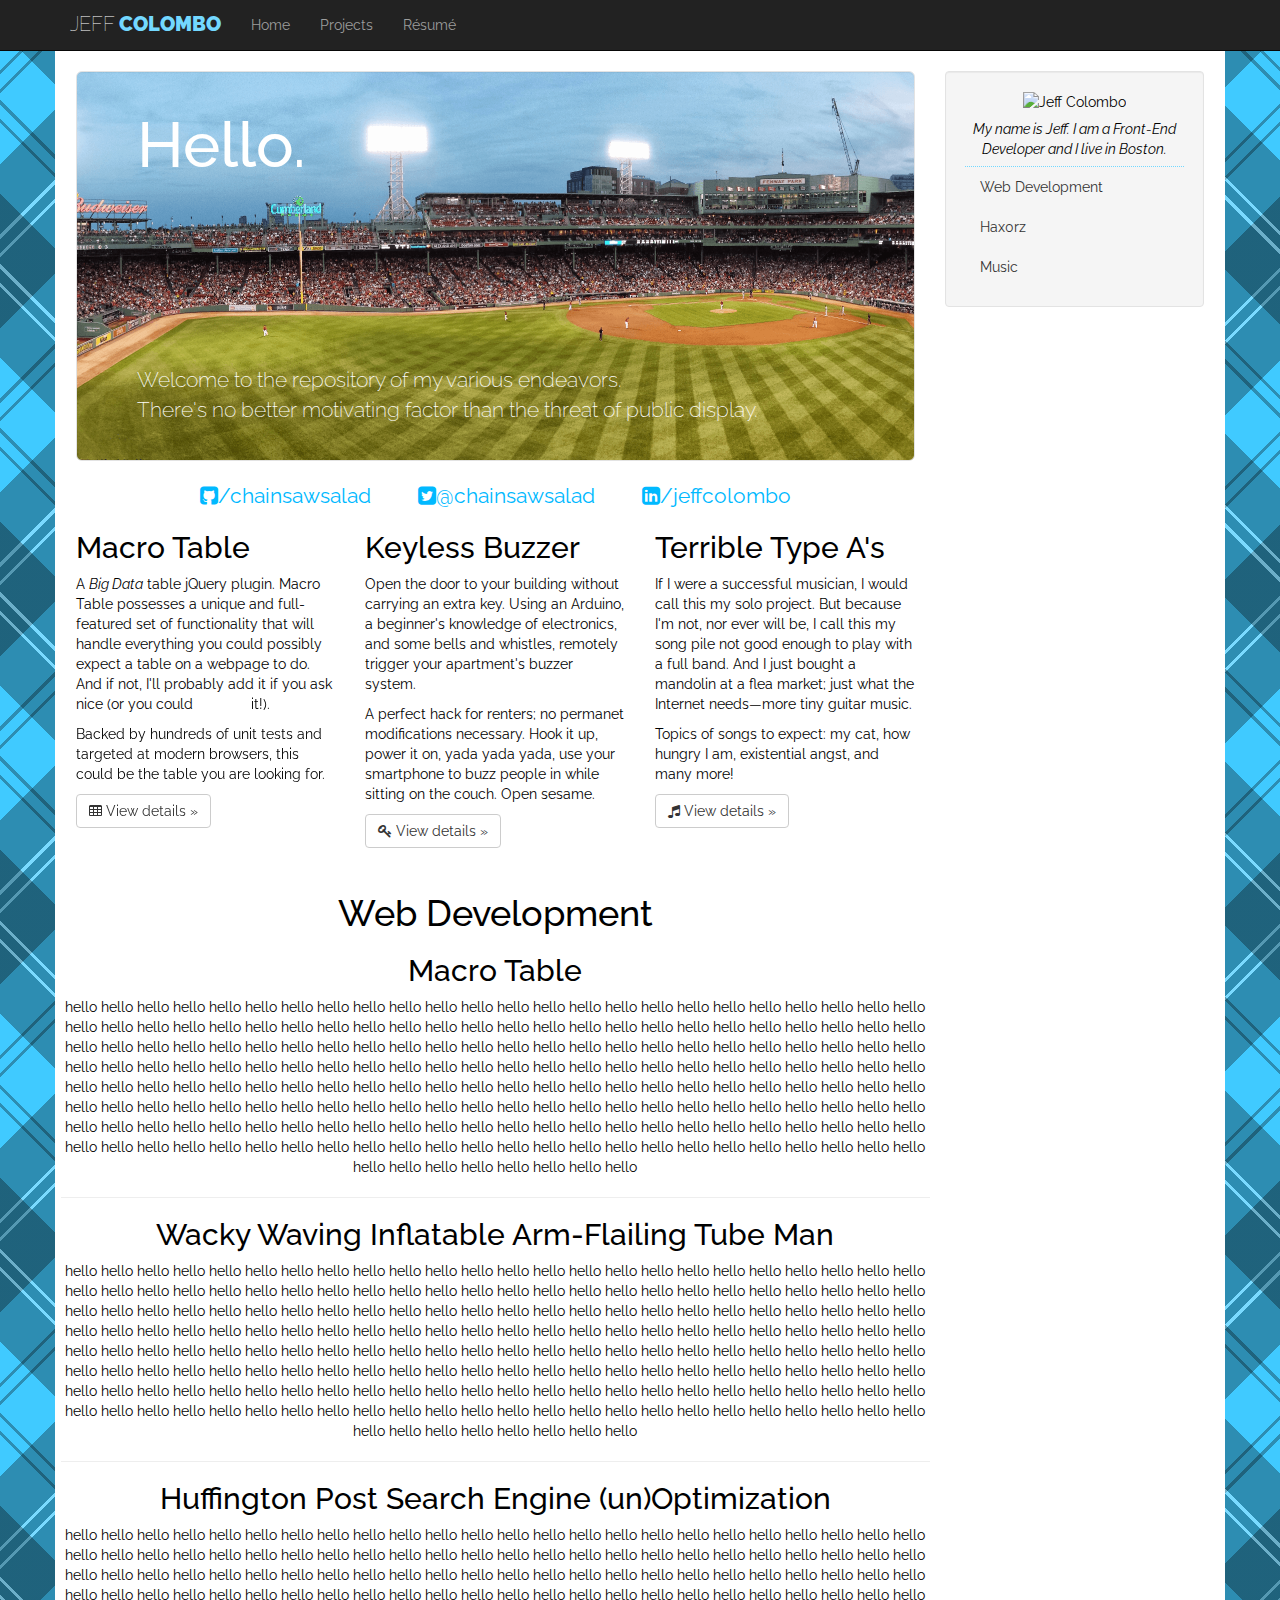
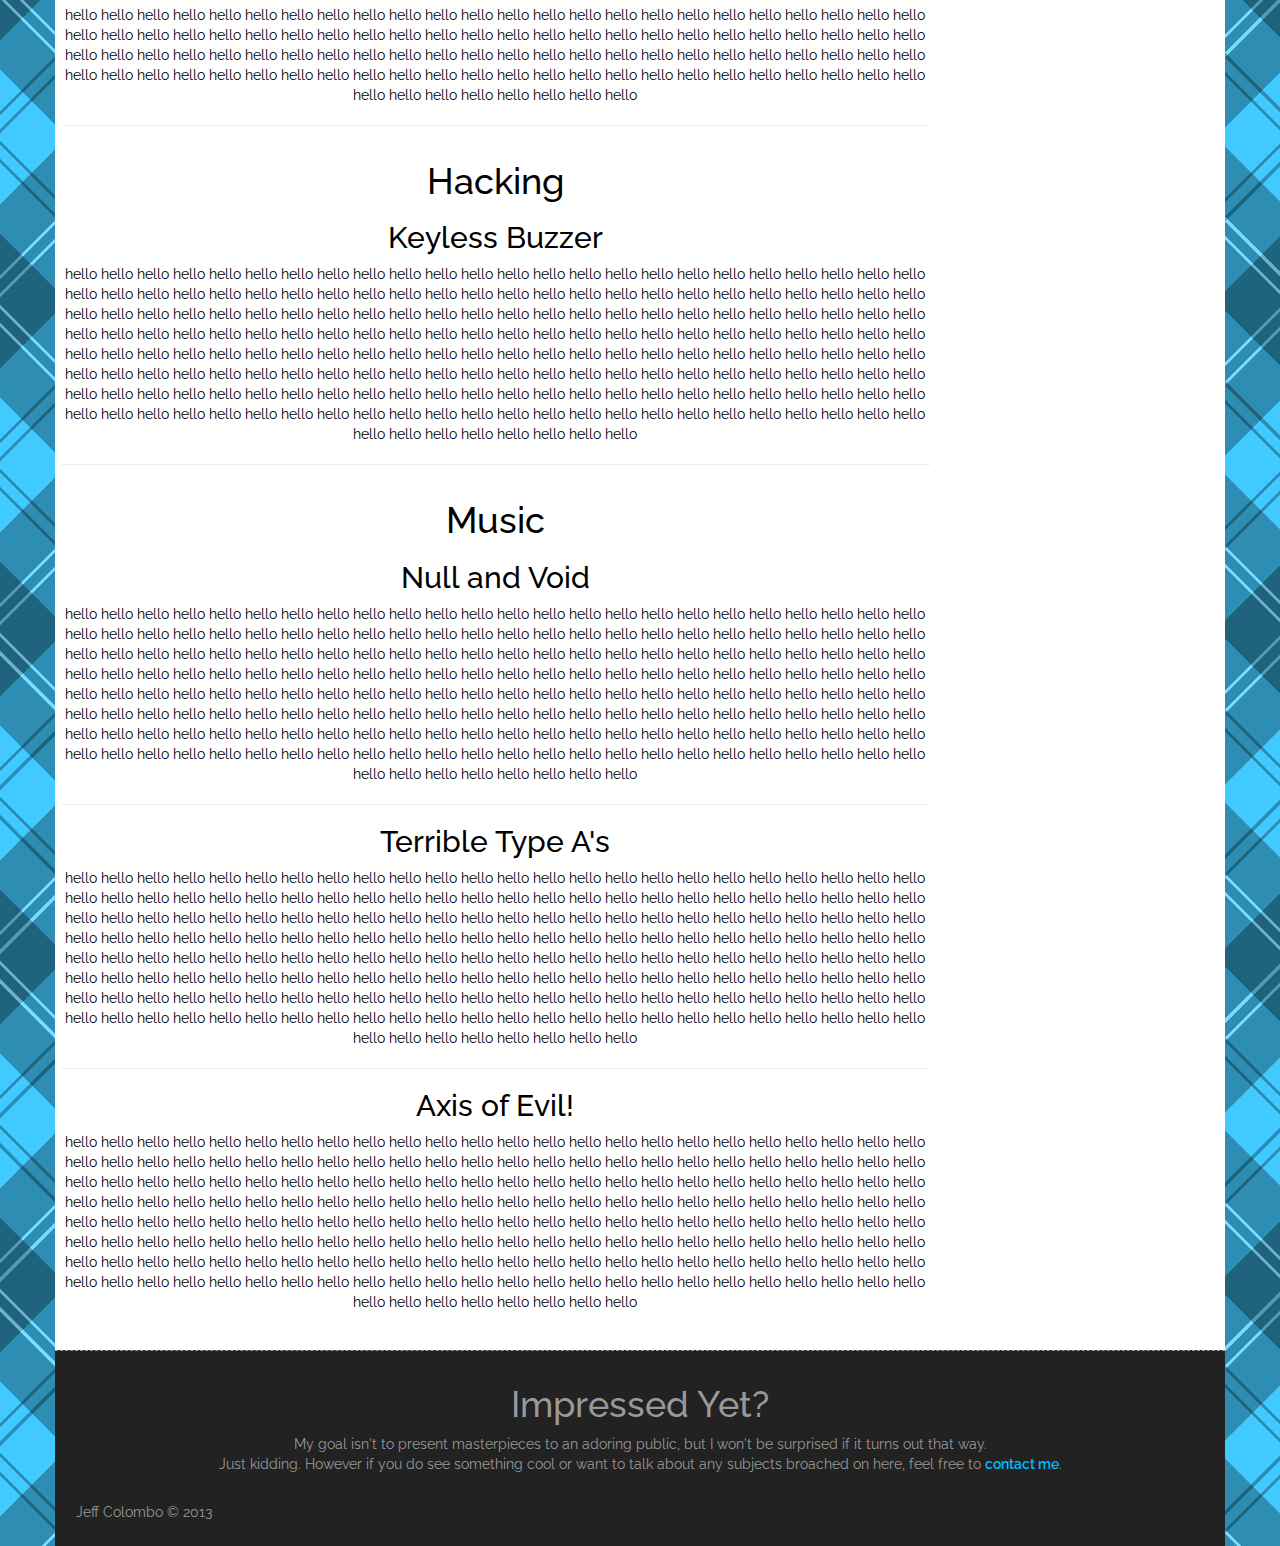
==== commit 38e4a4b8: "Reorganize directories, make style changes" ====
--- a/index.html
+++ b/index.html
@@ -14,26 +14,8 @@
 
     <!-- Custom styles for this template -->
     <link href="http://fonts.googleapis.com/css?family=Raleway:900,600,400" rel="stylesheet" type="text/css">
-    <link rel="stylesheet/less" type="text/css" href="css/offcanvas.less" />
-    <link rel="stylesheet/less" type="text/css" href="css/core.less" />
+    <link rel="stylesheet" type="text/css" href="/stylesheets/css/offcanvas.css" />
 
-    <script type="text/javascript">
-      less = {
-        env: "development", // or "production"
-        async: true,       // load imports async
-        fileAsync: false,   // load imports async when in a page under
-                            // a file protocol
-        poll: 1000,        // when in watch mode, time in ms between polls
-        functions: {},      // user functions, keyed by name
-        dumpLineNumbers: "comments", // or "mediaQuery" or "all"
-        relativeUrls: false,// whether to adjust url's to be relative
-                            // if false, url's are already relative to the
-                            // entry less file
-        //rootpath: ":/a.com/"// a path to add on to the start of every url
-                            //resource
-      };
-    </script>
-    <script src="js/less-1.4.1.min.js" type="text/javascript"></script>
   </head>
 
   <body data-spy="scroll" data-offset="70" data-target="#project-nav">
@@ -67,7 +49,7 @@
           <div class="jumbotron well">
             <h1>Hello.</h1>
             <div class="jumbotron__wrapper">
-              <p>Welcome to my landing page&mdash;the repository of my various endeavors. Nothing motivates completion more than the threat of public display.</p>
+              <p>Welcome to the repository of my various endeavors.<br />There's no better motivating factor than the threat of public display.</p>
             </div>
           </div>
           <div class="social">
@@ -80,7 +62,7 @@
           <div class="row">
             <div class="col-6 col-sm-6 col-lg-4">
               <h2>Macro Table</h2>
-              <p>A Big Data table jQuery plugin. Macro Table possesses a unique and full-featured set of functionality that will handle everything you could possibly expect a table on a webpage to do. And if not, I'll probably add it if you ask nice (or you could <iframe class="github-btn" src="http://ghbtns.com/github-btn.html?user=chainsawsalad&amp;repo=macroTable&amp;type=fork" width="50" height="20" title="Fork on GitHub"></iframe> it!).</p>
+              <p>A <em>Big Data</em> table jQuery plugin. Macro Table possesses a unique and full-featured set of functionality that will handle everything you could possibly expect a table on a webpage to do. And if not, I'll probably add it if you ask nice (or you could <iframe class="github-btn" src="http://ghbtns.com/github-btn.html?user=chainsawsalad&amp;repo=macroTable&amp;type=fork" width="50" height="20" title="Fork on GitHub"></iframe> it!).</p>
               <p>Backed by hundreds of unit tests and targeted at modern browsers, this could be the table you are looking for.</p>
               <p><a class="btn btn-default" href="#"><i class="icon-table"></i> View details &raquo;</a></p>
             </div><!--/span-->
@@ -148,7 +130,7 @@
         </div><!--/span-->
 
         <div class="col-xs-6 col-sm-3 sidebar-offcanvas">
-          <div class="well">
+          <div class="well sidebar-nav" id="project-nav" role="complementary" data-spy="affix" data-offset-top="0" data-offset-bottom="300">
             <figure class="text-center">
               <img class="portrait-xl" src="http://s.gravatar.com/avatar/05a12469a3f4d1abdf6e96c8f056a73e?s=215" alt="Jeff Colombo" />
               <img class="portrait-l" src="http://s.gravatar.com/avatar/05a12469a3f4d1abdf6e96c8f056a73e?s=170" alt="Jeff Colombo" />
@@ -156,12 +138,7 @@
               <img class="portrait-s" src="http://s.gravatar.com/avatar/05a12469a3f4d1abdf6e96c8f056a73e?s=115" alt="Jeff Colombo" />
               <figcaption>My name is Jeff. I am a Front-End Developer and I live in Boston.</figcaption>
             </figure>
-            <h4>Impressed Yet?</h4>
-            <p>My goal isn't to present masterpieces to an adoring public, but I won't be surprised if it turns out that way.</p>
-            <p>Just kidding. However if you do see something cool or want to talk about any subjects broached on here, feel free to <a href="mailto:contact@colombo.us">contact me</a>.</p>
-          </div><!--/.well -->
 
-          <div class="well sidebar-nav" id="project-nav" role="complementary" data-spy="affix" data-offset-top="530">
             <ul class="nav">
               <li>
                 <a href="#web-development">Web Development</a>
@@ -190,9 +167,12 @@
         </div><!--/span-->
       </div><!--/row-->
 
-      <hr />
+      <footer>
+        <div class="footer-blurb">
+          <h1>Impressed Yet?</h1>
+          <p>My goal isn't to present masterpieces to an adoring public, but I won't be surprised if it turns out that way.<br />Just kidding. However if you do see something cool or want to talk about any subjects broached on here, feel free to <a href="mailto:contact@colombo.us">contact me</a>.</p>
+        </div>
 
-      <footer>
         <iframe class="github-btn" src="http://ghbtns.com/github-btn.html?user=chainsawsalad&amp;repo=chainsawsalad.github.io&amp;type=watch&amp;count=true" width="102" height="20" title="Fork on GitHub"></iframe>
         <iframe class="github-btn" src="http://ghbtns.com/github-btn.html?user=chainsawsalad&amp;repo=chainsawsalad.github.io&amp;type=fork&amp;count=true" width="102" height="20" title="Fork on GitHub"></iframe>
         <p>Jeff Colombo &copy; 2013</p>
--- a/stylesheets/css/offcanvas.css
+++ b/stylesheets/css/offcanvas.css
@@ -0,0 +1,1730 @@
+/*!
+ *  Font Awesome 3.2.1
+ *  the iconic font designed for Bootstrap
+ *  ------------------------------------------------------------------------------
+ *  The full suite of pictographic icons, examples, and documentation can be
+ *  found at http://fontawesome.io.  Stay up to date on Twitter at
+ *  http://twitter.com/fontawesome.
+ *
+ *  License
+ *  ------------------------------------------------------------------------------
+ *  - The Font Awesome font is licensed under SIL OFL 1.1 -
+ *    http://scripts.sil.org/OFL
+ *  - Font Awesome CSS, LESS, and SASS files are licensed under MIT License -
+ *    http://opensource.org/licenses/mit-license.html
+ *  - Font Awesome documentation licensed under CC BY 3.0 -
+ *    http://creativecommons.org/licenses/by/3.0/
+ *  - Attribution is no longer required in Font Awesome 3.0, but much appreciated:
+ *    "Font Awesome by Dave Gandy - http://fontawesome.io"
+ *
+ *  Author - Dave Gandy
+ *  ------------------------------------------------------------------------------
+ *  Email: dave@fontawesome.io
+ *  Twitter: http://twitter.com/davegandy
+ *  Work: Lead Product Designer @ Kyruus - http://kyruus.com
+ */
+/* FONT PATH
+ * -------------------------- */
+@font-face {
+  font-family: 'FontAwesome';
+  src: url('/font/fontawesome-webfont.eot?v=3.2.1');
+  src: url('/font/fontawesome-webfont.eot?#iefix&v=3.2.1') format('embedded-opentype'), url('/font/fontawesome-webfont.woff?v=3.2.1') format('woff'), url('/font/fontawesome-webfont.ttf?v=3.2.1') format('truetype'), url('/font/fontawesome-webfont.svg#fontawesomeregular?v=3.2.1') format('svg');
+  font-weight: normal;
+  font-style: normal;
+}
+/* FONT AWESOME CORE
+ * -------------------------- */
+[class^="icon-"],
+[class*=" icon-"] {
+  font-family: FontAwesome;
+  font-weight: normal;
+  font-style: normal;
+  text-decoration: inherit;
+  -webkit-font-smoothing: antialiased;
+  *margin-right: .3em;
+}
+[class^="icon-"]:before,
+[class*=" icon-"]:before {
+  text-decoration: inherit;
+  display: inline-block;
+  speak: none;
+}
+/* makes the font 33% larger relative to the icon container */
+.icon-large:before {
+  vertical-align: -10%;
+  font-size: 1.3333333333333333em;
+}
+/* makes sure icons active on rollover in links */
+a [class^="icon-"],
+a [class*=" icon-"] {
+  display: inline;
+}
+/* increased font size for icon-large */
+[class^="icon-"].icon-fixed-width,
+[class*=" icon-"].icon-fixed-width {
+  display: inline-block;
+  width: 1.1428571428571428em;
+  text-align: right;
+  padding-right: 0.2857142857142857em;
+}
+[class^="icon-"].icon-fixed-width.icon-large,
+[class*=" icon-"].icon-fixed-width.icon-large {
+  width: 1.4285714285714286em;
+}
+.icons-ul {
+  margin-left: 2.142857142857143em;
+  list-style-type: none;
+}
+.icons-ul > li {
+  position: relative;
+}
+.icons-ul .icon-li {
+  position: absolute;
+  left: -2.142857142857143em;
+  width: 2.142857142857143em;
+  text-align: center;
+  line-height: inherit;
+}
+[class^="icon-"].hide,
+[class*=" icon-"].hide {
+  display: none;
+}
+.icon-muted {
+  color: #eeeeee;
+}
+.icon-light {
+  color: #ffffff;
+}
+.icon-dark {
+  color: #333333;
+}
+.icon-border {
+  border: solid 1px #eeeeee;
+  padding: .2em .25em .15em;
+  -webkit-border-radius: 3px;
+  -moz-border-radius: 3px;
+  border-radius: 3px;
+}
+.icon-2x {
+  font-size: 2em;
+}
+.icon-2x.icon-border {
+  border-width: 2px;
+  -webkit-border-radius: 4px;
+  -moz-border-radius: 4px;
+  border-radius: 4px;
+}
+.icon-3x {
+  font-size: 3em;
+}
+.icon-3x.icon-border {
+  border-width: 3px;
+  -webkit-border-radius: 5px;
+  -moz-border-radius: 5px;
+  border-radius: 5px;
+}
+.icon-4x {
+  font-size: 4em;
+}
+.icon-4x.icon-border {
+  border-width: 4px;
+  -webkit-border-radius: 6px;
+  -moz-border-radius: 6px;
+  border-radius: 6px;
+}
+.icon-5x {
+  font-size: 5em;
+}
+.icon-5x.icon-border {
+  border-width: 5px;
+  -webkit-border-radius: 7px;
+  -moz-border-radius: 7px;
+  border-radius: 7px;
+}
+.pull-right {
+  float: right;
+}
+.pull-left {
+  float: left;
+}
+[class^="icon-"].pull-left,
+[class*=" icon-"].pull-left {
+  margin-right: .3em;
+}
+[class^="icon-"].pull-right,
+[class*=" icon-"].pull-right {
+  margin-left: .3em;
+}
+/* BOOTSTRAP SPECIFIC CLASSES
+ * -------------------------- */
+/* Bootstrap 2.0 sprites.less reset */
+[class^="icon-"],
+[class*=" icon-"] {
+  display: inline;
+  width: auto;
+  height: auto;
+  line-height: normal;
+  vertical-align: baseline;
+  background-image: none;
+  background-position: 0% 0%;
+  background-repeat: repeat;
+  margin-top: 0;
+}
+/* more sprites.less reset */
+.icon-white,
+.nav-pills > .active > a > [class^="icon-"],
+.nav-pills > .active > a > [class*=" icon-"],
+.nav-list > .active > a > [class^="icon-"],
+.nav-list > .active > a > [class*=" icon-"],
+.navbar-inverse .nav > .active > a > [class^="icon-"],
+.navbar-inverse .nav > .active > a > [class*=" icon-"],
+.dropdown-menu > li > a:hover > [class^="icon-"],
+.dropdown-menu > li > a:hover > [class*=" icon-"],
+.dropdown-menu > .active > a > [class^="icon-"],
+.dropdown-menu > .active > a > [class*=" icon-"],
+.dropdown-submenu:hover > a > [class^="icon-"],
+.dropdown-submenu:hover > a > [class*=" icon-"] {
+  background-image: none;
+}
+/* keeps Bootstrap styles with and without icons the same */
+.btn [class^="icon-"].icon-large,
+.nav [class^="icon-"].icon-large,
+.btn [class*=" icon-"].icon-large,
+.nav [class*=" icon-"].icon-large {
+  line-height: .9em;
+}
+.btn [class^="icon-"].icon-spin,
+.nav [class^="icon-"].icon-spin,
+.btn [class*=" icon-"].icon-spin,
+.nav [class*=" icon-"].icon-spin {
+  display: inline-block;
+}
+.nav-tabs [class^="icon-"],
+.nav-pills [class^="icon-"],
+.nav-tabs [class*=" icon-"],
+.nav-pills [class*=" icon-"],
+.nav-tabs [class^="icon-"].icon-large,
+.nav-pills [class^="icon-"].icon-large,
+.nav-tabs [class*=" icon-"].icon-large,
+.nav-pills [class*=" icon-"].icon-large {
+  line-height: .9em;
+}
+.btn [class^="icon-"].pull-left.icon-2x,
+.btn [class*=" icon-"].pull-left.icon-2x,
+.btn [class^="icon-"].pull-right.icon-2x,
+.btn [class*=" icon-"].pull-right.icon-2x {
+  margin-top: .18em;
+}
+.btn [class^="icon-"].icon-spin.icon-large,
+.btn [class*=" icon-"].icon-spin.icon-large {
+  line-height: .8em;
+}
+.btn.btn-small [class^="icon-"].pull-left.icon-2x,
+.btn.btn-small [class*=" icon-"].pull-left.icon-2x,
+.btn.btn-small [class^="icon-"].pull-right.icon-2x,
+.btn.btn-small [class*=" icon-"].pull-right.icon-2x {
+  margin-top: .25em;
+}
+.btn.btn-large [class^="icon-"],
+.btn.btn-large [class*=" icon-"] {
+  margin-top: 0;
+}
+.btn.btn-large [class^="icon-"].pull-left.icon-2x,
+.btn.btn-large [class*=" icon-"].pull-left.icon-2x,
+.btn.btn-large [class^="icon-"].pull-right.icon-2x,
+.btn.btn-large [class*=" icon-"].pull-right.icon-2x {
+  margin-top: .05em;
+}
+.btn.btn-large [class^="icon-"].pull-left.icon-2x,
+.btn.btn-large [class*=" icon-"].pull-left.icon-2x {
+  margin-right: .2em;
+}
+.btn.btn-large [class^="icon-"].pull-right.icon-2x,
+.btn.btn-large [class*=" icon-"].pull-right.icon-2x {
+  margin-left: .2em;
+}
+/* Fixes alignment in nav lists */
+.nav-list [class^="icon-"],
+.nav-list [class*=" icon-"] {
+  line-height: inherit;
+}
+/* EXTRAS
+ * -------------------------- */
+/* Stacked and layered icon */
+.icon-stack {
+  position: relative;
+  display: inline-block;
+  width: 2em;
+  height: 2em;
+  line-height: 2em;
+  vertical-align: -35%;
+}
+.icon-stack [class^="icon-"],
+.icon-stack [class*=" icon-"] {
+  display: block;
+  text-align: center;
+  position: absolute;
+  width: 100%;
+  height: 100%;
+  font-size: 1em;
+  line-height: inherit;
+  *line-height: 2em;
+}
+.icon-stack .icon-stack-base {
+  font-size: 2em;
+  *line-height: 1em;
+}
+/* Animated rotating icon */
+.icon-spin {
+  display: inline-block;
+  -moz-animation: spin 2s infinite linear;
+  -o-animation: spin 2s infinite linear;
+  -webkit-animation: spin 2s infinite linear;
+  animation: spin 2s infinite linear;
+}
+/* Prevent stack and spinners from being taken inline when inside a link */
+a .icon-stack,
+a .icon-spin {
+  display: inline-block;
+  text-decoration: none;
+}
+@-moz-keyframes spin {
+  0% {
+    -moz-transform: rotate(0deg);
+  }
+  100% {
+    -moz-transform: rotate(359deg);
+  }
+}
+@-webkit-keyframes spin {
+  0% {
+    -webkit-transform: rotate(0deg);
+  }
+  100% {
+    -webkit-transform: rotate(359deg);
+  }
+}
+@-o-keyframes spin {
+  0% {
+    -o-transform: rotate(0deg);
+  }
+  100% {
+    -o-transform: rotate(359deg);
+  }
+}
+@-ms-keyframes spin {
+  0% {
+    -ms-transform: rotate(0deg);
+  }
+  100% {
+    -ms-transform: rotate(359deg);
+  }
+}
+@keyframes spin {
+  0% {
+    transform: rotate(0deg);
+  }
+  100% {
+    transform: rotate(359deg);
+  }
+}
+/* Icon rotations and mirroring */
+.icon-rotate-90:before {
+  -webkit-transform: rotate(90deg);
+  -moz-transform: rotate(90deg);
+  -ms-transform: rotate(90deg);
+  -o-transform: rotate(90deg);
+  transform: rotate(90deg);
+  filter: progid:DXImageTransform.Microsoft.BasicImage(rotation=1);
+}
+.icon-rotate-180:before {
+  -webkit-transform: rotate(180deg);
+  -moz-transform: rotate(180deg);
+  -ms-transform: rotate(180deg);
+  -o-transform: rotate(180deg);
+  transform: rotate(180deg);
+  filter: progid:DXImageTransform.Microsoft.BasicImage(rotation=2);
+}
+.icon-rotate-270:before {
+  -webkit-transform: rotate(270deg);
+  -moz-transform: rotate(270deg);
+  -ms-transform: rotate(270deg);
+  -o-transform: rotate(270deg);
+  transform: rotate(270deg);
+  filter: progid:DXImageTransform.Microsoft.BasicImage(rotation=3);
+}
+.icon-flip-horizontal:before {
+  -webkit-transform: scale(-1, 1);
+  -moz-transform: scale(-1, 1);
+  -ms-transform: scale(-1, 1);
+  -o-transform: scale(-1, 1);
+  transform: scale(-1, 1);
+}
+.icon-flip-vertical:before {
+  -webkit-transform: scale(1, -1);
+  -moz-transform: scale(1, -1);
+  -ms-transform: scale(1, -1);
+  -o-transform: scale(1, -1);
+  transform: scale(1, -1);
+}
+/* ensure rotation occurs inside anchor tags */
+a .icon-rotate-90:before,
+a .icon-rotate-180:before,
+a .icon-rotate-270:before,
+a .icon-flip-horizontal:before,
+a .icon-flip-vertical:before {
+  display: inline-block;
+}
+/* Font Awesome uses the Unicode Private Use Area (PUA) to ensure screen
+   readers do not read off random characters that represent icons */
+.icon-glass:before {
+  content: "\f000";
+}
+.icon-music:before {
+  content: "\f001";
+}
+.icon-search:before {
+  content: "\f002";
+}
+.icon-envelope-alt:before {
+  content: "\f003";
+}
+.icon-heart:before {
+  content: "\f004";
+}
+.icon-star:before {
+  content: "\f005";
+}
+.icon-star-empty:before {
+  content: "\f006";
+}
+.icon-user:before {
+  content: "\f007";
+}
+.icon-film:before {
+  content: "\f008";
+}
+.icon-th-large:before {
+  content: "\f009";
+}
+.icon-th:before {
+  content: "\f00a";
+}
+.icon-th-list:before {
+  content: "\f00b";
+}
+.icon-ok:before {
+  content: "\f00c";
+}
+.icon-remove:before {
+  content: "\f00d";
+}
+.icon-zoom-in:before {
+  content: "\f00e";
+}
+.icon-zoom-out:before {
+  content: "\f010";
+}
+.icon-power-off:before,
+.icon-off:before {
+  content: "\f011";
+}
+.icon-signal:before {
+  content: "\f012";
+}
+.icon-gear:before,
+.icon-cog:before {
+  content: "\f013";
+}
+.icon-trash:before {
+  content: "\f014";
+}
+.icon-home:before {
+  content: "\f015";
+}
+.icon-file-alt:before {
+  content: "\f016";
+}
+.icon-time:before {
+  content: "\f017";
+}
+.icon-road:before {
+  content: "\f018";
+}
+.icon-download-alt:before {
+  content: "\f019";
+}
+.icon-download:before {
+  content: "\f01a";
+}
+.icon-upload:before {
+  content: "\f01b";
+}
+.icon-inbox:before {
+  content: "\f01c";
+}
+.icon-play-circle:before {
+  content: "\f01d";
+}
+.icon-rotate-right:before,
+.icon-repeat:before {
+  content: "\f01e";
+}
+.icon-refresh:before {
+  content: "\f021";
+}
+.icon-list-alt:before {
+  content: "\f022";
+}
+.icon-lock:before {
+  content: "\f023";
+}
+.icon-flag:before {
+  content: "\f024";
+}
+.icon-headphones:before {
+  content: "\f025";
+}
+.icon-volume-off:before {
+  content: "\f026";
+}
+.icon-volume-down:before {
+  content: "\f027";
+}
+.icon-volume-up:before {
+  content: "\f028";
+}
+.icon-qrcode:before {
+  content: "\f029";
+}
+.icon-barcode:before {
+  content: "\f02a";
+}
+.icon-tag:before {
+  content: "\f02b";
+}
+.icon-tags:before {
+  content: "\f02c";
+}
+.icon-book:before {
+  content: "\f02d";
+}
+.icon-bookmark:before {
+  content: "\f02e";
+}
+.icon-print:before {
+  content: "\f02f";
+}
+.icon-camera:before {
+  content: "\f030";
+}
+.icon-font:before {
+  content: "\f031";
+}
+.icon-bold:before {
+  content: "\f032";
+}
+.icon-italic:before {
+  content: "\f033";
+}
+.icon-text-height:before {
+  content: "\f034";
+}
+.icon-text-width:before {
+  content: "\f035";
+}
+.icon-align-left:before {
+  content: "\f036";
+}
+.icon-align-center:before {
+  content: "\f037";
+}
+.icon-align-right:before {
+  content: "\f038";
+}
+.icon-align-justify:before {
+  content: "\f039";
+}
+.icon-list:before {
+  content: "\f03a";
+}
+.icon-indent-left:before {
+  content: "\f03b";
+}
+.icon-indent-right:before {
+  content: "\f03c";
+}
+.icon-facetime-video:before {
+  content: "\f03d";
+}
+.icon-picture:before {
+  content: "\f03e";
+}
+.icon-pencil:before {
+  content: "\f040";
+}
+.icon-map-marker:before {
+  content: "\f041";
+}
+.icon-adjust:before {
+  content: "\f042";
+}
+.icon-tint:before {
+  content: "\f043";
+}
+.icon-edit:before {
+  content: "\f044";
+}
+.icon-share:before {
+  content: "\f045";
+}
+.icon-check:before {
+  content: "\f046";
+}
+.icon-move:before {
+  content: "\f047";
+}
+.icon-step-backward:before {
+  content: "\f048";
+}
+.icon-fast-backward:before {
+  content: "\f049";
+}
+.icon-backward:before {
+  content: "\f04a";
+}
+.icon-play:before {
+  content: "\f04b";
+}
+.icon-pause:before {
+  content: "\f04c";
+}
+.icon-stop:before {
+  content: "\f04d";
+}
+.icon-forward:before {
+  content: "\f04e";
+}
+.icon-fast-forward:before {
+  content: "\f050";
+}
+.icon-step-forward:before {
+  content: "\f051";
+}
+.icon-eject:before {
+  content: "\f052";
+}
+.icon-chevron-left:before {
+  content: "\f053";
+}
+.icon-chevron-right:before {
+  content: "\f054";
+}
+.icon-plus-sign:before {
+  content: "\f055";
+}
+.icon-minus-sign:before {
+  content: "\f056";
+}
+.icon-remove-sign:before {
+  content: "\f057";
+}
+.icon-ok-sign:before {
+  content: "\f058";
+}
+.icon-question-sign:before {
+  content: "\f059";
+}
+.icon-info-sign:before {
+  content: "\f05a";
+}
+.icon-screenshot:before {
+  content: "\f05b";
+}
+.icon-remove-circle:before {
+  content: "\f05c";
+}
+.icon-ok-circle:before {
+  content: "\f05d";
+}
+.icon-ban-circle:before {
+  content: "\f05e";
+}
+.icon-arrow-left:before {
+  content: "\f060";
+}
+.icon-arrow-right:before {
+  content: "\f061";
+}
+.icon-arrow-up:before {
+  content: "\f062";
+}
+.icon-arrow-down:before {
+  content: "\f063";
+}
+.icon-mail-forward:before,
+.icon-share-alt:before {
+  content: "\f064";
+}
+.icon-resize-full:before {
+  content: "\f065";
+}
+.icon-resize-small:before {
+  content: "\f066";
+}
+.icon-plus:before {
+  content: "\f067";
+}
+.icon-minus:before {
+  content: "\f068";
+}
+.icon-asterisk:before {
+  content: "\f069";
+}
+.icon-exclamation-sign:before {
+  content: "\f06a";
+}
+.icon-gift:before {
+  content: "\f06b";
+}
+.icon-leaf:before {
+  content: "\f06c";
+}
+.icon-fire:before {
+  content: "\f06d";
+}
+.icon-eye-open:before {
+  content: "\f06e";
+}
+.icon-eye-close:before {
+  content: "\f070";
+}
+.icon-warning-sign:before {
+  content: "\f071";
+}
+.icon-plane:before {
+  content: "\f072";
+}
+.icon-calendar:before {
+  content: "\f073";
+}
+.icon-random:before {
+  content: "\f074";
+}
+.icon-comment:before {
+  content: "\f075";
+}
+.icon-magnet:before {
+  content: "\f076";
+}
+.icon-chevron-up:before {
+  content: "\f077";
+}
+.icon-chevron-down:before {
+  content: "\f078";
+}
+.icon-retweet:before {
+  content: "\f079";
+}
+.icon-shopping-cart:before {
+  content: "\f07a";
+}
+.icon-folder-close:before {
+  content: "\f07b";
+}
+.icon-folder-open:before {
+  content: "\f07c";
+}
+.icon-resize-vertical:before {
+  content: "\f07d";
+}
+.icon-resize-horizontal:before {
+  content: "\f07e";
+}
+.icon-bar-chart:before {
+  content: "\f080";
+}
+.icon-twitter-sign:before {
+  content: "\f081";
+}
+.icon-facebook-sign:before {
+  content: "\f082";
+}
+.icon-camera-retro:before {
+  content: "\f083";
+}
+.icon-key:before {
+  content: "\f084";
+}
+.icon-gears:before,
+.icon-cogs:before {
+  content: "\f085";
+}
+.icon-comments:before {
+  content: "\f086";
+}
+.icon-thumbs-up-alt:before {
+  content: "\f087";
+}
+.icon-thumbs-down-alt:before {
+  content: "\f088";
+}
+.icon-star-half:before {
+  content: "\f089";
+}
+.icon-heart-empty:before {
+  content: "\f08a";
+}
+.icon-signout:before {
+  content: "\f08b";
+}
+.icon-linkedin-sign:before {
+  content: "\f08c";
+}
+.icon-pushpin:before {
+  content: "\f08d";
+}
+.icon-external-link:before {
+  content: "\f08e";
+}
+.icon-signin:before {
+  content: "\f090";
+}
+.icon-trophy:before {
+  content: "\f091";
+}
+.icon-github-sign:before {
+  content: "\f092";
+}
+.icon-upload-alt:before {
+  content: "\f093";
+}
+.icon-lemon:before {
+  content: "\f094";
+}
+.icon-phone:before {
+  content: "\f095";
+}
+.icon-unchecked:before,
+.icon-check-empty:before {
+  content: "\f096";
+}
+.icon-bookmark-empty:before {
+  content: "\f097";
+}
+.icon-phone-sign:before {
+  content: "\f098";
+}
+.icon-twitter:before {
+  content: "\f099";
+}
+.icon-facebook:before {
+  content: "\f09a";
+}
+.icon-github:before {
+  content: "\f09b";
+}
+.icon-unlock:before {
+  content: "\f09c";
+}
+.icon-credit-card:before {
+  content: "\f09d";
+}
+.icon-rss:before {
+  content: "\f09e";
+}
+.icon-hdd:before {
+  content: "\f0a0";
+}
+.icon-bullhorn:before {
+  content: "\f0a1";
+}
+.icon-bell:before {
+  content: "\f0a2";
+}
+.icon-certificate:before {
+  content: "\f0a3";
+}
+.icon-hand-right:before {
+  content: "\f0a4";
+}
+.icon-hand-left:before {
+  content: "\f0a5";
+}
+.icon-hand-up:before {
+  content: "\f0a6";
+}
+.icon-hand-down:before {
+  content: "\f0a7";
+}
+.icon-circle-arrow-left:before {
+  content: "\f0a8";
+}
+.icon-circle-arrow-right:before {
+  content: "\f0a9";
+}
+.icon-circle-arrow-up:before {
+  content: "\f0aa";
+}
+.icon-circle-arrow-down:before {
+  content: "\f0ab";
+}
+.icon-globe:before {
+  content: "\f0ac";
+}
+.icon-wrench:before {
+  content: "\f0ad";
+}
+.icon-tasks:before {
+  content: "\f0ae";
+}
+.icon-filter:before {
+  content: "\f0b0";
+}
+.icon-briefcase:before {
+  content: "\f0b1";
+}
+.icon-fullscreen:before {
+  content: "\f0b2";
+}
+.icon-group:before {
+  content: "\f0c0";
+}
+.icon-link:before {
+  content: "\f0c1";
+}
+.icon-cloud:before {
+  content: "\f0c2";
+}
+.icon-beaker:before {
+  content: "\f0c3";
+}
+.icon-cut:before {
+  content: "\f0c4";
+}
+.icon-copy:before {
+  content: "\f0c5";
+}
+.icon-paperclip:before,
+.icon-paper-clip:before {
+  content: "\f0c6";
+}
+.icon-save:before {
+  content: "\f0c7";
+}
+.icon-sign-blank:before {
+  content: "\f0c8";
+}
+.icon-reorder:before {
+  content: "\f0c9";
+}
+.icon-list-ul:before {
+  content: "\f0ca";
+}
+.icon-list-ol:before {
+  content: "\f0cb";
+}
+.icon-strikethrough:before {
+  content: "\f0cc";
+}
+.icon-underline:before {
+  content: "\f0cd";
+}
+.icon-table:before {
+  content: "\f0ce";
+}
+.icon-magic:before {
+  content: "\f0d0";
+}
+.icon-truck:before {
+  content: "\f0d1";
+}
+.icon-pinterest:before {
+  content: "\f0d2";
+}
+.icon-pinterest-sign:before {
+  content: "\f0d3";
+}
+.icon-google-plus-sign:before {
+  content: "\f0d4";
+}
+.icon-google-plus:before {
+  content: "\f0d5";
+}
+.icon-money:before {
+  content: "\f0d6";
+}
+.icon-caret-down:before {
+  content: "\f0d7";
+}
+.icon-caret-up:before {
+  content: "\f0d8";
+}
+.icon-caret-left:before {
+  content: "\f0d9";
+}
+.icon-caret-right:before {
+  content: "\f0da";
+}
+.icon-columns:before {
+  content: "\f0db";
+}
+.icon-sort:before {
+  content: "\f0dc";
+}
+.icon-sort-down:before {
+  content: "\f0dd";
+}
+.icon-sort-up:before {
+  content: "\f0de";
+}
+.icon-envelope:before {
+  content: "\f0e0";
+}
+.icon-linkedin:before {
+  content: "\f0e1";
+}
+.icon-rotate-left:before,
+.icon-undo:before {
+  content: "\f0e2";
+}
+.icon-legal:before {
+  content: "\f0e3";
+}
+.icon-dashboard:before {
+  content: "\f0e4";
+}
+.icon-comment-alt:before {
+  content: "\f0e5";
+}
+.icon-comments-alt:before {
+  content: "\f0e6";
+}
+.icon-bolt:before {
+  content: "\f0e7";
+}
+.icon-sitemap:before {
+  content: "\f0e8";
+}
+.icon-umbrella:before {
+  content: "\f0e9";
+}
+.icon-paste:before {
+  content: "\f0ea";
+}
+.icon-lightbulb:before {
+  content: "\f0eb";
+}
+.icon-exchange:before {
+  content: "\f0ec";
+}
+.icon-cloud-download:before {
+  content: "\f0ed";
+}
+.icon-cloud-upload:before {
+  content: "\f0ee";
+}
+.icon-user-md:before {
+  content: "\f0f0";
+}
+.icon-stethoscope:before {
+  content: "\f0f1";
+}
+.icon-suitcase:before {
+  content: "\f0f2";
+}
+.icon-bell-alt:before {
+  content: "\f0f3";
+}
+.icon-coffee:before {
+  content: "\f0f4";
+}
+.icon-food:before {
+  content: "\f0f5";
+}
+.icon-file-text-alt:before {
+  content: "\f0f6";
+}
+.icon-building:before {
+  content: "\f0f7";
+}
+.icon-hospital:before {
+  content: "\f0f8";
+}
+.icon-ambulance:before {
+  content: "\f0f9";
+}
+.icon-medkit:before {
+  content: "\f0fa";
+}
+.icon-fighter-jet:before {
+  content: "\f0fb";
+}
+.icon-beer:before {
+  content: "\f0fc";
+}
+.icon-h-sign:before {
+  content: "\f0fd";
+}
+.icon-plus-sign-alt:before {
+  content: "\f0fe";
+}
+.icon-double-angle-left:before {
+  content: "\f100";
+}
+.icon-double-angle-right:before {
+  content: "\f101";
+}
+.icon-double-angle-up:before {
+  content: "\f102";
+}
+.icon-double-angle-down:before {
+  content: "\f103";
+}
+.icon-angle-left:before {
+  content: "\f104";
+}
+.icon-angle-right:before {
+  content: "\f105";
+}
+.icon-angle-up:before {
+  content: "\f106";
+}
+.icon-angle-down:before {
+  content: "\f107";
+}
+.icon-desktop:before {
+  content: "\f108";
+}
+.icon-laptop:before {
+  content: "\f109";
+}
+.icon-tablet:before {
+  content: "\f10a";
+}
+.icon-mobile-phone:before {
+  content: "\f10b";
+}
+.icon-circle-blank:before {
+  content: "\f10c";
+}
+.icon-quote-left:before {
+  content: "\f10d";
+}
+.icon-quote-right:before {
+  content: "\f10e";
+}
+.icon-spinner:before {
+  content: "\f110";
+}
+.icon-circle:before {
+  content: "\f111";
+}
+.icon-mail-reply:before,
+.icon-reply:before {
+  content: "\f112";
+}
+.icon-github-alt:before {
+  content: "\f113";
+}
+.icon-folder-close-alt:before {
+  content: "\f114";
+}
+.icon-folder-open-alt:before {
+  content: "\f115";
+}
+.icon-expand-alt:before {
+  content: "\f116";
+}
+.icon-collapse-alt:before {
+  content: "\f117";
+}
+.icon-smile:before {
+  content: "\f118";
+}
+.icon-frown:before {
+  content: "\f119";
+}
+.icon-meh:before {
+  content: "\f11a";
+}
+.icon-gamepad:before {
+  content: "\f11b";
+}
+.icon-keyboard:before {
+  content: "\f11c";
+}
+.icon-flag-alt:before {
+  content: "\f11d";
+}
+.icon-flag-checkered:before {
+  content: "\f11e";
+}
+.icon-terminal:before {
+  content: "\f120";
+}
+.icon-code:before {
+  content: "\f121";
+}
+.icon-reply-all:before {
+  content: "\f122";
+}
+.icon-mail-reply-all:before {
+  content: "\f122";
+}
+.icon-star-half-full:before,
+.icon-star-half-empty:before {
+  content: "\f123";
+}
+.icon-location-arrow:before {
+  content: "\f124";
+}
+.icon-crop:before {
+  content: "\f125";
+}
+.icon-code-fork:before {
+  content: "\f126";
+}
+.icon-unlink:before {
+  content: "\f127";
+}
+.icon-question:before {
+  content: "\f128";
+}
+.icon-info:before {
+  content: "\f129";
+}
+.icon-exclamation:before {
+  content: "\f12a";
+}
+.icon-superscript:before {
+  content: "\f12b";
+}
+.icon-subscript:before {
+  content: "\f12c";
+}
+.icon-eraser:before {
+  content: "\f12d";
+}
+.icon-puzzle-piece:before {
+  content: "\f12e";
+}
+.icon-microphone:before {
+  content: "\f130";
+}
+.icon-microphone-off:before {
+  content: "\f131";
+}
+.icon-shield:before {
+  content: "\f132";
+}
+.icon-calendar-empty:before {
+  content: "\f133";
+}
+.icon-fire-extinguisher:before {
+  content: "\f134";
+}
+.icon-rocket:before {
+  content: "\f135";
+}
+.icon-maxcdn:before {
+  content: "\f136";
+}
+.icon-chevron-sign-left:before {
+  content: "\f137";
+}
+.icon-chevron-sign-right:before {
+  content: "\f138";
+}
+.icon-chevron-sign-up:before {
+  content: "\f139";
+}
+.icon-chevron-sign-down:before {
+  content: "\f13a";
+}
+.icon-html5:before {
+  content: "\f13b";
+}
+.icon-css3:before {
+  content: "\f13c";
+}
+.icon-anchor:before {
+  content: "\f13d";
+}
+.icon-unlock-alt:before {
+  content: "\f13e";
+}
+.icon-bullseye:before {
+  content: "\f140";
+}
+.icon-ellipsis-horizontal:before {
+  content: "\f141";
+}
+.icon-ellipsis-vertical:before {
+  content: "\f142";
+}
+.icon-rss-sign:before {
+  content: "\f143";
+}
+.icon-play-sign:before {
+  content: "\f144";
+}
+.icon-ticket:before {
+  content: "\f145";
+}
+.icon-minus-sign-alt:before {
+  content: "\f146";
+}
+.icon-check-minus:before {
+  content: "\f147";
+}
+.icon-level-up:before {
+  content: "\f148";
+}
+.icon-level-down:before {
+  content: "\f149";
+}
+.icon-check-sign:before {
+  content: "\f14a";
+}
+.icon-edit-sign:before {
+  content: "\f14b";
+}
+.icon-external-link-sign:before {
+  content: "\f14c";
+}
+.icon-share-sign:before {
+  content: "\f14d";
+}
+.icon-compass:before {
+  content: "\f14e";
+}
+.icon-collapse:before {
+  content: "\f150";
+}
+.icon-collapse-top:before {
+  content: "\f151";
+}
+.icon-expand:before {
+  content: "\f152";
+}
+.icon-euro:before,
+.icon-eur:before {
+  content: "\f153";
+}
+.icon-gbp:before {
+  content: "\f154";
+}
+.icon-dollar:before,
+.icon-usd:before {
+  content: "\f155";
+}
+.icon-rupee:before,
+.icon-inr:before {
+  content: "\f156";
+}
+.icon-yen:before,
+.icon-jpy:before {
+  content: "\f157";
+}
+.icon-renminbi:before,
+.icon-cny:before {
+  content: "\f158";
+}
+.icon-won:before,
+.icon-krw:before {
+  content: "\f159";
+}
+.icon-bitcoin:before,
+.icon-btc:before {
+  content: "\f15a";
+}
+.icon-file:before {
+  content: "\f15b";
+}
+.icon-file-text:before {
+  content: "\f15c";
+}
+.icon-sort-by-alphabet:before {
+  content: "\f15d";
+}
+.icon-sort-by-alphabet-alt:before {
+  content: "\f15e";
+}
+.icon-sort-by-attributes:before {
+  content: "\f160";
+}
+.icon-sort-by-attributes-alt:before {
+  content: "\f161";
+}
+.icon-sort-by-order:before {
+  content: "\f162";
+}
+.icon-sort-by-order-alt:before {
+  content: "\f163";
+}
+.icon-thumbs-up:before {
+  content: "\f164";
+}
+.icon-thumbs-down:before {
+  content: "\f165";
+}
+.icon-youtube-sign:before {
+  content: "\f166";
+}
+.icon-youtube:before {
+  content: "\f167";
+}
+.icon-xing:before {
+  content: "\f168";
+}
+.icon-xing-sign:before {
+  content: "\f169";
+}
+.icon-youtube-play:before {
+  content: "\f16a";
+}
+.icon-dropbox:before {
+  content: "\f16b";
+}
+.icon-stackexchange:before {
+  content: "\f16c";
+}
+.icon-instagram:before {
+  content: "\f16d";
+}
+.icon-flickr:before {
+  content: "\f16e";
+}
+.icon-adn:before {
+  content: "\f170";
+}
+.icon-bitbucket:before {
+  content: "\f171";
+}
+.icon-bitbucket-sign:before {
+  content: "\f172";
+}
+.icon-tumblr:before {
+  content: "\f173";
+}
+.icon-tumblr-sign:before {
+  content: "\f174";
+}
+.icon-long-arrow-down:before {
+  content: "\f175";
+}
+.icon-long-arrow-up:before {
+  content: "\f176";
+}
+.icon-long-arrow-left:before {
+  content: "\f177";
+}
+.icon-long-arrow-right:before {
+  content: "\f178";
+}
+.icon-apple:before {
+  content: "\f179";
+}
+.icon-windows:before {
+  content: "\f17a";
+}
+.icon-android:before {
+  content: "\f17b";
+}
+.icon-linux:before {
+  content: "\f17c";
+}
+.icon-dribbble:before {
+  content: "\f17d";
+}
+.icon-skype:before {
+  content: "\f17e";
+}
+.icon-foursquare:before {
+  content: "\f180";
+}
+.icon-trello:before {
+  content: "\f181";
+}
+.icon-female:before {
+  content: "\f182";
+}
+.icon-male:before {
+  content: "\f183";
+}
+.icon-gittip:before {
+  content: "\f184";
+}
+.icon-sun:before {
+  content: "\f185";
+}
+.icon-moon:before {
+  content: "\f186";
+}
+.icon-archive:before {
+  content: "\f187";
+}
+.icon-bug:before {
+  content: "\f188";
+}
+.icon-vk:before {
+  content: "\f189";
+}
+.icon-weibo:before {
+  content: "\f18a";
+}
+.icon-renren:before {
+  content: "\f18b";
+}
+*,
+*:after,
+*:before {
+  -webkit-box-sizing: border-box;
+  -moz-box-sizing: border-box;
+  box-sizing: border-box;
+}
+body {
+  font-family: 'Raleway', 'Helvetica', sans-serif;
+  text-rendering: optimizeLegibility;
+  -webkit-font-feature-settings: 'kern';
+  -moz-font-feature-settings: 'kern';
+  font-feature-settings: 'kern';
+  background-color: #73d8ff;
+  color: #000000;
+  margin: 0;
+  background-color: #40caff;
+  background-image: repeating-linear-gradient(45deg, transparent, transparent 50px, rgba(0, 0, 0, 0.3) 50px, rgba(0, 0, 0, 0.3) 53px, transparent 53px, transparent 63px, rgba(0, 0, 0, 0.3) 63px, rgba(0, 0, 0, 0.3) 66px, transparent 66px, transparent 116px, rgba(0, 0, 0, 0.3) 116px, rgba(0, 0, 0, 0.3) 166px, rgba(255, 255, 255, 0.3) 166px, rgba(255, 255, 255, 0.3) 169px, rgba(0, 0, 0, 0.3) 169px, rgba(0, 0, 0, 0.3) 179px, rgba(255, 255, 255, 0.3) 179px, rgba(255, 255, 255, 0.3) 182px, rgba(0, 0, 0, 0.3) 182px, rgba(0, 0, 0, 0.3) 232px, transparent 232px), repeating-linear-gradient(135deg, transparent, transparent 50px, rgba(0, 0, 0, 0.3) 50px, rgba(0, 0, 0, 0.3) 53px, transparent 53px, transparent 63px, rgba(0, 0, 0, 0.3) 63px, rgba(0, 0, 0, 0.3) 66px, transparent 66px, transparent 116px, rgba(0, 0, 0, 0.3) 116px, rgba(0, 0, 0, 0.3) 166px, rgba(255, 255, 255, 0.3) 166px, rgba(255, 255, 255, 0.3) 169px, rgba(0, 0, 0, 0.3) 169px, rgba(0, 0, 0, 0.3) 179px, rgba(255, 255, 255, 0.3) 179px, rgba(255, 255, 255, 0.3) 182px, rgba(0, 0, 0, 0.3) 182px, rgba(0, 0, 0, 0.3) 232px, transparent 232px);
+  background-size: auto, auto, 149px 139px;
+}
+a {
+  color: #00b9ff;
+  font-weight: 600;
+  text-decoration: none;
+}
+/*
+ * Style tweaks
+ * --------------------------------------------------
+ */
+body {
+  padding-top: 50px;
+}
+footer {
+  padding: 0 1em;
+}
+figure {
+  padding-bottom: .5em;
+  border-bottom: 1px dotted #73d8ff;
+}
+figcaption {
+  margin-top: .5em;
+  font-style: italic;
+}
+.navbar-brand {
+  padding: 0 15px;
+  line-height: 49px;
+}
+.navbar-brand__first-name,
+.navbar-brand__last-name {
+  text-transform: uppercase;
+  font-size: 1.1em;
+}
+.navbar-brand__first-name {
+  color: #fff;
+  font-weight: 100;
+}
+.navbar-brand__last-name {
+  font-weight: 900;
+  color: #73d8ff;
+}
+.content-container {
+  background-color: #ffffff;
+  padding: 1.5em 1.5em 0;
+}
+.nav .nav {
+  display: none;
+}
+.nav .active .nav {
+  display: block;
+}
+.nav > li > a {
+  font-weight: normal;
+  color: #333;
+}
+.nav .nav > li > a {
+  padding-left: 2em;
+}
+.nav > .active > a {
+  color: #00bbff;
+  font-weight: 600;
+}
+.pull-right {
+  position: relative;
+  z-index: 1;
+}
+.jumbotron {
+  position: relative;
+  color: white;
+  background-image: url('/images/fenway_monster.png');
+  background-size: 932px 439px;
+  background-position: -46px 100%;
+  min-height: 390px;
+}
+.jumbotron.rainbow {
+  background-image: url('/images/fenway_rainbow.jpg');
+  background-size: 110%;
+  min-height: 470px;
+  background-position: 0 -53px;
+}
+.jumbotron__wrapper {
+  margin: 20px 60px;
+  position: absolute;
+  bottom: 0;
+  left: 0;
+}
+.self-promotion-links {
+  list-style: none;
+  margin: 0;
+  padding: 0;
+  font-size: 1.5em;
+}
+.self-promotion-links li {
+  display: inline-block;
+}
+.self-promotion-links a {
+  margin: 0 1em;
+  font-weight: normal;
+}
+.portrait-xl,
+.portrait-l,
+.portrait-m,
+.portrait-s {
+  display: none;
+}
+.project-title {
+  margin: 1em 0 0;
+}
+.sidebar-offcanvas .affix {
+  top: 70px;
+  width: 260px;
+}
+footer {
+  background-color: #222222;
+  color: #999999;
+  margin: 2em -1.5em 0;
+  border-top: 1px dashed #999999;
+  padding: 1em 1.5em;
+}
+footer .footer-blurb {
+  text-align: center;
+  margin-bottom: 2em;
+}
+@media (min-width: 1200px) {
+  .portrait-xl {
+    display: inline;
+  }
+}
+@media (min-width: 992px) and (max-width: 1199px) {
+  .portrait-l {
+    display: inline;
+  }
+}
+@media (min-width: 768px) and (max-width: 991px) {
+  .portrait-m {
+    display: inline;
+  }
+}
+@media (min-width: 481px) and (max-width: 767px) {
+  .jumbotron {
+    background-position: -209px 100%;
+    min-height: 0;
+  }
+  .jumbotron__wrapper {
+    position: static;
+    margin: 0;
+  }
+  .portrait-l {
+    display: inline;
+  }
+  .social {
+    font-size: .88em;
+  }
+}
+@media (max-width: 480px) {
+  .jumbotron {
+    background-position: -400px 100%;
+    min-height: 0px;
+  }
+  .jumbotron__wrapper {
+    position: static;
+    margin: 0;
+  }
+  .portrait-s {
+    display: inline;
+  }
+  .social {
+    font-size: .64em;
+  }
+  footer {
+    text-align: center;
+  }
+  footer .github-btn {
+    float: none;
+  }
+}
+.github-btn {
+  border: 0;
+  overflow: hidden;
+  float: right;
+}
+.row .github-btn {
+  float: none;
+  vertical-align: bottom;
+}
+/*
+ * Off Canvas
+ * --------------------------------------------------
+ */
+@media screen and (max-width: 767px) {
+  #project-nav {
+    display: none;
+  }
+  .content-container {
+    overflow-x: hidden;
+    /* fixes bug in Android 4.2 Chrome */
+  
+  }
+  .row-offcanvas {
+    position: relative;
+    -webkit-transition: all 0.25s ease-out;
+    -moz-transition: all 0.25s ease-out;
+    transition: all 0.25s ease-out;
+  }
+  .row-offcanvas-right .sidebar-offcanvas {
+    right: -50%;
+    /* 6 columns */
+  
+  }
+  .row-offcanvas-left .sidebar-offcanvas {
+    left: -50%;
+    /* 6 columns */
+  
+  }
+  .row-offcanvas-right.active {
+    right: 50%;
+    /* 6 columns */
+  
+  }
+  .row-offcanvas-left.active {
+    left: 50%;
+    /* 6 columns */
+  
+  }
+  .sidebar-offcanvas {
+    position: absolute;
+    top: 0;
+    width: 50%;
+    /* 6 columns */
+  
+  }
+}
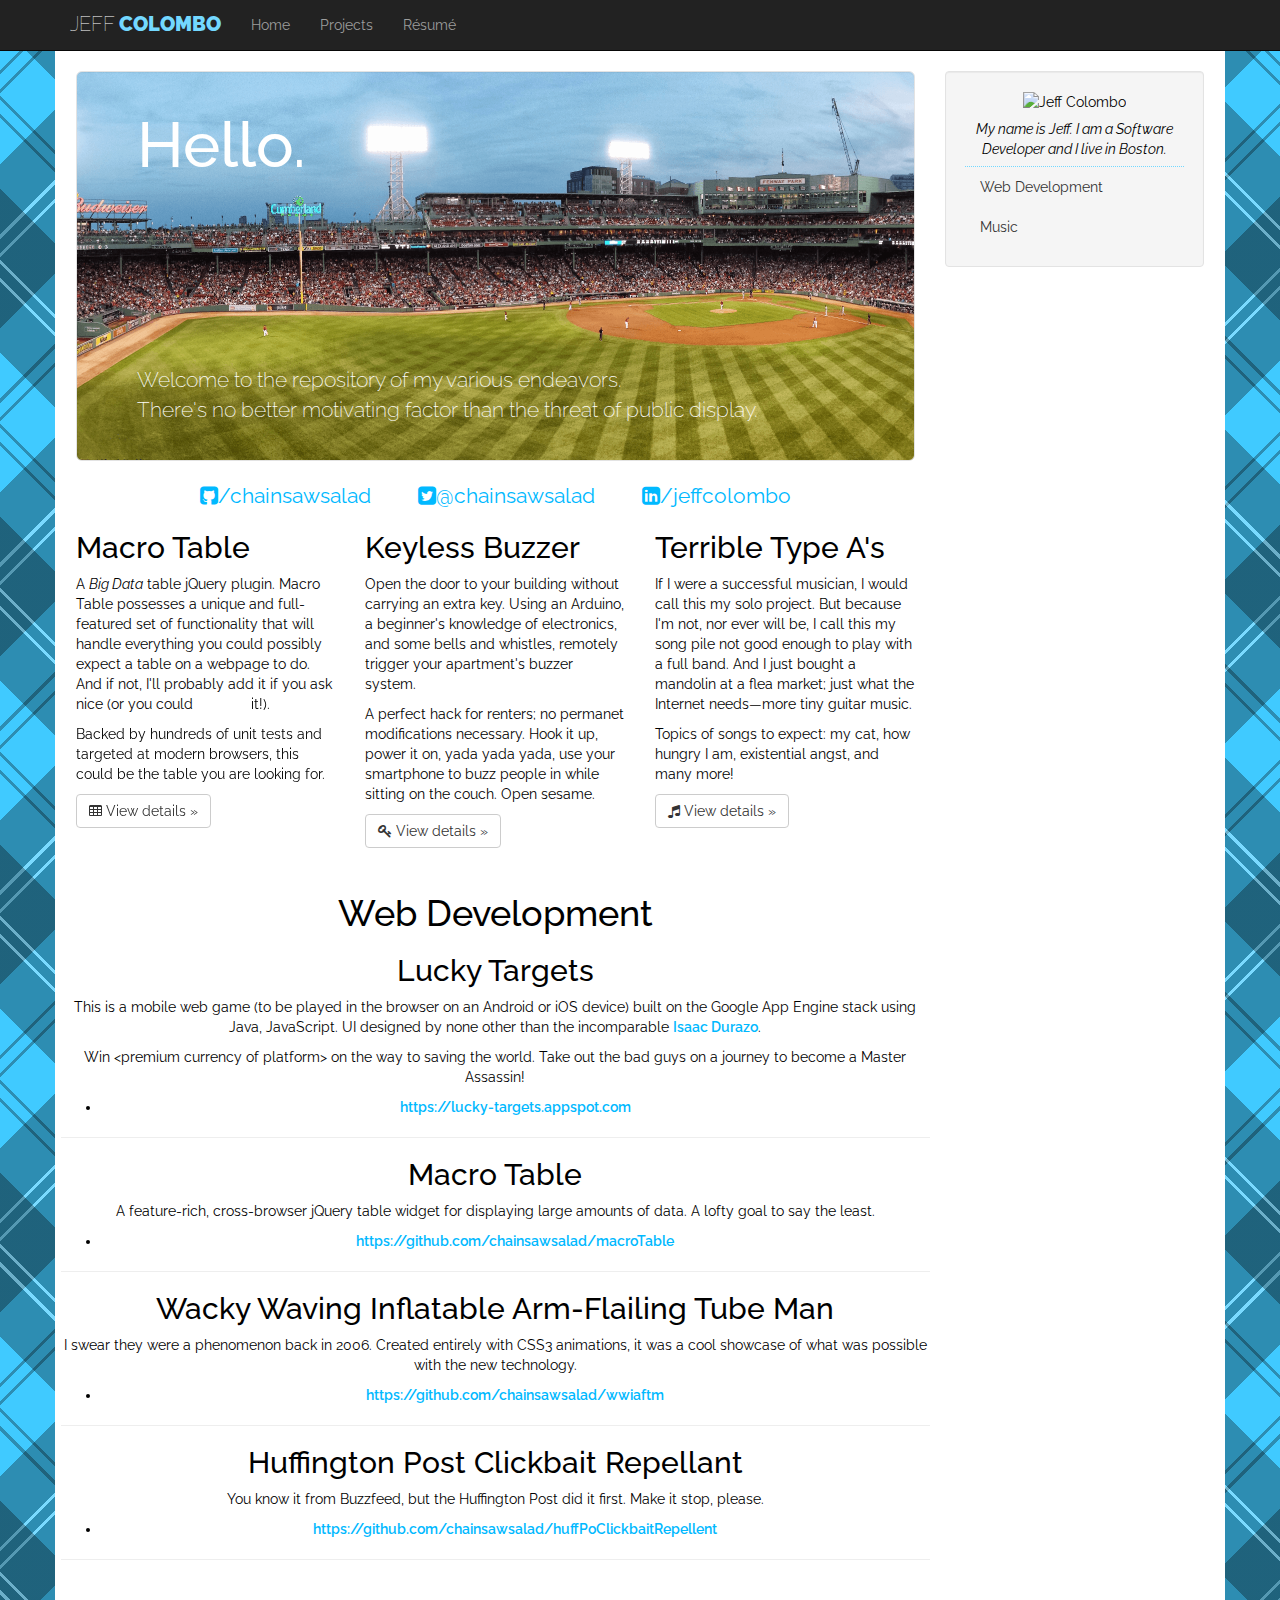
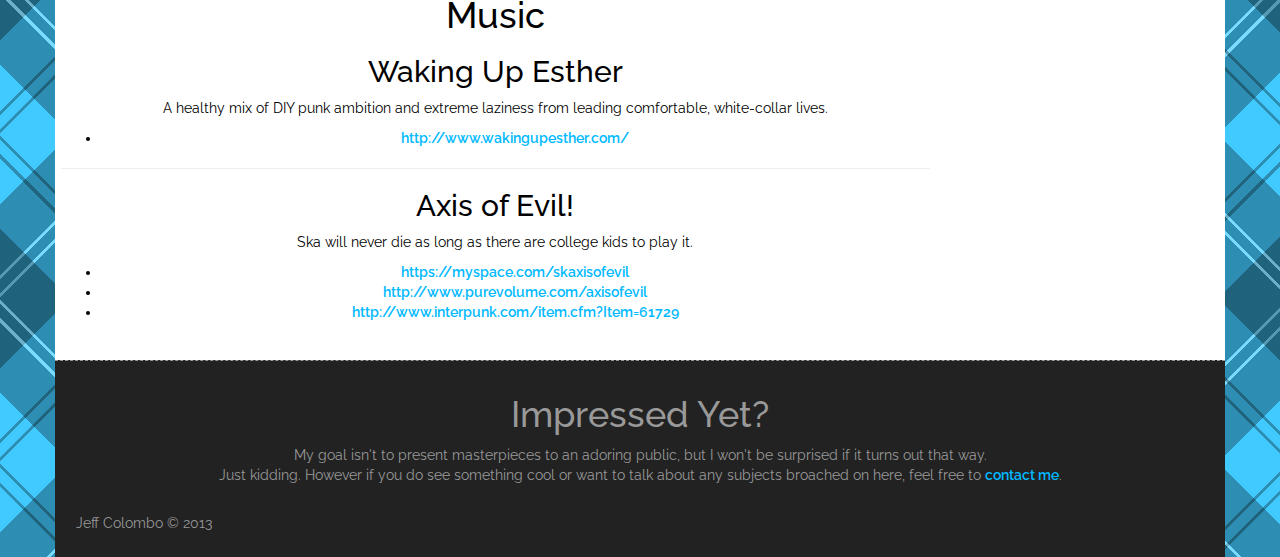
==== commit 5d6b27d9: "Fill in some content, remove placeholders" ====
--- a/index.html
+++ b/index.html
@@ -84,27 +84,36 @@
             <div id="web-development">
               <h1 class="project-title">Web Development</h1>
 
+              <h2 id="lucky-targets">Lucky Targets</h2>
+              <p>This is a mobile web game (to be played in the browser on an Android or iOS device) built on the Google App Engine stack using Java, JavaScript. UI designed by none other than the incomparable <a href="https://twitter.com/isaacdurazo">Isaac Durazo</a>.</p>
+              <p>Win &lt;premium currency of platform&gt; on the way to saving the world. Take out the bad guys on a journey to become a Master Assassin!</p>
+              <ul>
+                <li><a href="https://lucky-targets.appspot.com?v=1">https://lucky-targets.appspot.com</a></li>
+              </ul>
+
+              <hr />
+
               <h2 id="macro-table">Macro Table</h2>
-              <p>hello hello hello hello hello hello hello hello hello hello hello hello hello hello hello hello hello hello hello hello hello hello hello hello hello hello hello hello hello hello hello hello hello hello hello hello hello hello hello hello hello hello hello hello hello hello hello hello hello hello hello hello hello hello hello hello hello hello hello hello hello hello hello hello hello hello hello hello hello hello hello hello hello hello hello hello hello hello hello hello hello hello hello hello hello hello hello hello hello hello hello hello hello hello hello hello hello hello hello hello hello hello hello hello hello hello hello hello hello hello hello hello hello hello hello hello hello hello hello hello hello hello hello hello hello hello hello hello hello hello hello hello hello hello hello hello hello hello hello hello hello hello hello hello hello hello hello hello hello hello hello hello hello hello hello hello hello hello hello hello hello hello hello hello hello hello hello hello hello hello hello hello hello hello hello hello hello hello hello hello hello hello hello hello hello hello hello hello hello hello hello hello hello hello hello hello hello hello hello hello </p>
+              <p>A feature-rich, cross-browser jQuery table widget for displaying large amounts of data. A lofty goal to say the least.</p>
+              <ul>
+                <li><a href="https://github.com/chainsawsalad/macroTable">https://github.com/chainsawsalad/macroTable</a></li>
+              </ul>
 
               <hr />
 
               <h2 id="wwiaftm">Wacky Waving Inflatable Arm-Flailing Tube Man</h2>
-              <p>hello hello hello hello hello hello hello hello hello hello hello hello hello hello hello hello hello hello hello hello hello hello hello hello hello hello hello hello hello hello hello hello hello hello hello hello hello hello hello hello hello hello hello hello hello hello hello hello hello hello hello hello hello hello hello hello hello hello hello hello hello hello hello hello hello hello hello hello hello hello hello hello hello hello hello hello hello hello hello hello hello hello hello hello hello hello hello hello hello hello hello hello hello hello hello hello hello hello hello hello hello hello hello hello hello hello hello hello hello hello hello hello hello hello hello hello hello hello hello hello hello hello hello hello hello hello hello hello hello hello hello hello hello hello hello hello hello hello hello hello hello hello hello hello hello hello hello hello hello hello hello hello hello hello hello hello hello hello hello hello hello hello hello hello hello hello hello hello hello hello hello hello hello hello hello hello hello hello hello hello hello hello hello hello hello hello hello hello hello hello hello hello hello hello hello hello hello hello hello hello </p>
+              <p>I swear they were a phenomenon back in 2006. Created entirely with CSS3 animations, it was a cool showcase of what was possible with the new technology.</p>
+              <ul>
+                <li><a href="https://github.com/chainsawsalad/wwiaftm">https://github.com/chainsawsalad/wwiaftm</a></li>
+              </ul>
 
               <hr />
 
-              <h2 id="huffpo-seuo">Huffington Post Search Engine (un)Optimization</h2>
-              <p>hello hello hello hello hello hello hello hello hello hello hello hello hello hello hello hello hello hello hello hello hello hello hello hello hello hello hello hello hello hello hello hello hello hello hello hello hello hello hello hello hello hello hello hello hello hello hello hello hello hello hello hello hello hello hello hello hello hello hello hello hello hello hello hello hello hello hello hello hello hello hello hello hello hello hello hello hello hello hello hello hello hello hello hello hello hello hello hello hello hello hello hello hello hello hello hello hello hello hello hello hello hello hello hello hello hello hello hello hello hello hello hello hello hello hello hello hello hello hello hello hello hello hello hello hello hello hello hello hello hello hello hello hello hello hello hello hello hello hello hello hello hello hello hello hello hello hello hello hello hello hello hello hello hello hello hello hello hello hello hello hello hello hello hello hello hello hello hello hello hello hello hello hello hello hello hello hello hello hello hello hello hello hello hello hello hello hello hello hello hello hello hello hello hello hello hello hello hello hello hello </p>
-
-              <hr />
-            </div>
-
-            <div id="hacking">
-              <h1 class="project-title">Hacking</h1>
-
-              <h2 id="keyless-buzzer">Keyless Buzzer</h2>
-              <p>hello hello hello hello hello hello hello hello hello hello hello hello hello hello hello hello hello hello hello hello hello hello hello hello hello hello hello hello hello hello hello hello hello hello hello hello hello hello hello hello hello hello hello hello hello hello hello hello hello hello hello hello hello hello hello hello hello hello hello hello hello hello hello hello hello hello hello hello hello hello hello hello hello hello hello hello hello hello hello hello hello hello hello hello hello hello hello hello hello hello hello hello hello hello hello hello hello hello hello hello hello hello hello hello hello hello hello hello hello hello hello hello hello hello hello hello hello hello hello hello hello hello hello hello hello hello hello hello hello hello hello hello hello hello hello hello hello hello hello hello hello hello hello hello hello hello hello hello hello hello hello hello hello hello hello hello hello hello hello hello hello hello hello hello hello hello hello hello hello hello hello hello hello hello hello hello hello hello hello hello hello hello hello hello hello hello hello hello hello hello hello hello hello hello hello hello hello hello hello hello </p>
+              <h2 id="huffpo-clickbait-repellant">Huffington Post Clickbait Repellant</h2>
+              <p>You know it from Buzzfeed, but the Huffington Post did it first. Make it stop, please.</p>
+              <ul>
+                <li><a href="https://github.com/chainsawsalad/huffPoClickbaitRepellent">https://github.com/chainsawsalad/huffPoClickbaitRepellent</a></li>
+              </ul>
 
               <hr />
             </div>
@@ -112,18 +121,22 @@
             <div id="music">
               <h1 class="project-title">Music</h1>
 
-              <h2 id="null-and-void">Null and Void</h2>
-              <p>hello hello hello hello hello hello hello hello hello hello hello hello hello hello hello hello hello hello hello hello hello hello hello hello hello hello hello hello hello hello hello hello hello hello hello hello hello hello hello hello hello hello hello hello hello hello hello hello hello hello hello hello hello hello hello hello hello hello hello hello hello hello hello hello hello hello hello hello hello hello hello hello hello hello hello hello hello hello hello hello hello hello hello hello hello hello hello hello hello hello hello hello hello hello hello hello hello hello hello hello hello hello hello hello hello hello hello hello hello hello hello hello hello hello hello hello hello hello hello hello hello hello hello hello hello hello hello hello hello hello hello hello hello hello hello hello hello hello hello hello hello hello hello hello hello hello hello hello hello hello hello hello hello hello hello hello hello hello hello hello hello hello hello hello hello hello hello hello hello hello hello hello hello hello hello hello hello hello hello hello hello hello hello hello hello hello hello hello hello hello hello hello hello hello hello hello hello hello hello hello </p>
-
-              <hr />
-
-              <h2 id="terrible-type-as">Terrible Type A's</h2>
-              <p>hello hello hello hello hello hello hello hello hello hello hello hello hello hello hello hello hello hello hello hello hello hello hello hello hello hello hello hello hello hello hello hello hello hello hello hello hello hello hello hello hello hello hello hello hello hello hello hello hello hello hello hello hello hello hello hello hello hello hello hello hello hello hello hello hello hello hello hello hello hello hello hello hello hello hello hello hello hello hello hello hello hello hello hello hello hello hello hello hello hello hello hello hello hello hello hello hello hello hello hello hello hello hello hello hello hello hello hello hello hello hello hello hello hello hello hello hello hello hello hello hello hello hello hello hello hello hello hello hello hello hello hello hello hello hello hello hello hello hello hello hello hello hello hello hello hello hello hello hello hello hello hello hello hello hello hello hello hello hello hello hello hello hello hello hello hello hello hello hello hello hello hello hello hello hello hello hello hello hello hello hello hello hello hello hello hello hello hello hello hello hello hello hello hello hello hello hello hello hello hello </p>
+              <h2 id="waking-up-esther">Waking Up Esther</h2>
+              <p>A healthy mix of DIY punk ambition and extreme laziness from leading comfortable, white-collar lives.</p>
+              <ul>
+                <li><a href="http://www.wakingupesther.com/">http://www.wakingupesther.com/</a></li>
+              </ul>
 
               <hr />
 
               <h2 id="axis-of-evil">Axis of Evil!</h2>
-              <p>hello hello hello hello hello hello hello hello hello hello hello hello hello hello hello hello hello hello hello hello hello hello hello hello hello hello hello hello hello hello hello hello hello hello hello hello hello hello hello hello hello hello hello hello hello hello hello hello hello hello hello hello hello hello hello hello hello hello hello hello hello hello hello hello hello hello hello hello hello hello hello hello hello hello hello hello hello hello hello hello hello hello hello hello hello hello hello hello hello hello hello hello hello hello hello hello hello hello hello hello hello hello hello hello hello hello hello hello hello hello hello hello hello hello hello hello hello hello hello hello hello hello hello hello hello hello hello hello hello hello hello hello hello hello hello hello hello hello hello hello hello hello hello hello hello hello hello hello hello hello hello hello hello hello hello hello hello hello hello hello hello hello hello hello hello hello hello hello hello hello hello hello hello hello hello hello hello hello hello hello hello hello hello hello hello hello hello hello hello hello hello hello hello hello hello hello hello hello hello hello </p>
+              <p>Ska will never die as long as there are college kids to play it.</p>
+              <ul>
+                <li><a href="https://myspace.com/skaxisofevil">https://myspace.com/skaxisofevil</a></li>
+                <li><a href="http://www.purevolume.com/axisofevil">http://www.purevolume.com/axisofevil</a></li>
+                <li><a href="http://www.interpunk.com/item.cfm?Item=61729">http://www.interpunk.com/item.cfm?Item=61729</a></li>
+              </ul>
+
             </div>
           </div><!--/row-->
 
@@ -136,29 +149,23 @@
               <img class="portrait-l" src="http://s.gravatar.com/avatar/05a12469a3f4d1abdf6e96c8f056a73e?s=170" alt="Jeff Colombo" />
               <img class="portrait-m" src="http://s.gravatar.com/avatar/05a12469a3f4d1abdf6e96c8f056a73e?s=115" alt="Jeff Colombo" />
               <img class="portrait-s" src="http://s.gravatar.com/avatar/05a12469a3f4d1abdf6e96c8f056a73e?s=115" alt="Jeff Colombo" />
-              <figcaption>My name is Jeff. I am a Front-End Developer and I live in Boston.</figcaption>
+              <figcaption>My name is Jeff. I am a Software Developer and I live in Boston.</figcaption>
             </figure>
 
             <ul class="nav">
               <li>
                 <a href="#web-development">Web Development</a>
                 <ul class="nav">
-                  <li class="active"><a href="#macro-table">Macro Table</a></li>
+                  <li class="active"><a href="#lucky-targets">Lucky Targets</a></li>
+                  <li><a href="#macro-table">Macro Table</a></li>
                   <li><a href="#wwiaftm">W.W.I.A.F.T.M.</a></li>
-                  <li><a href="#huffpo-seuo">HuffPo SEuO</a></li>
-                </ul>
-              </li>
-              <li>
-                <a href="#hacking">Hax0rz</a>
-                <ul class="nav">
-                  <li><a href="#keyless-buzzer">Keyless Buzzer</a></li>
+                  <li><a href="#huffpo-clickbait-repellant">HuffPo Clickbait Repellant</a></li>
                 </ul>
               </li>
               <li>
                 <a href="#music">Music</a>
                 <ul class="nav">
-                  <li><a href="#null-and-void">Null and Void</a></li>
-                  <li><a href="#terrible-type-as">Terrible Type A's</a></li>
+                  <li><a href="#waking-up-esther">Waking Up Esther</a></li>
                   <li><a href="#axis-of-evil">Axis of Evil!</a></li>
                 </ul>
               </li>
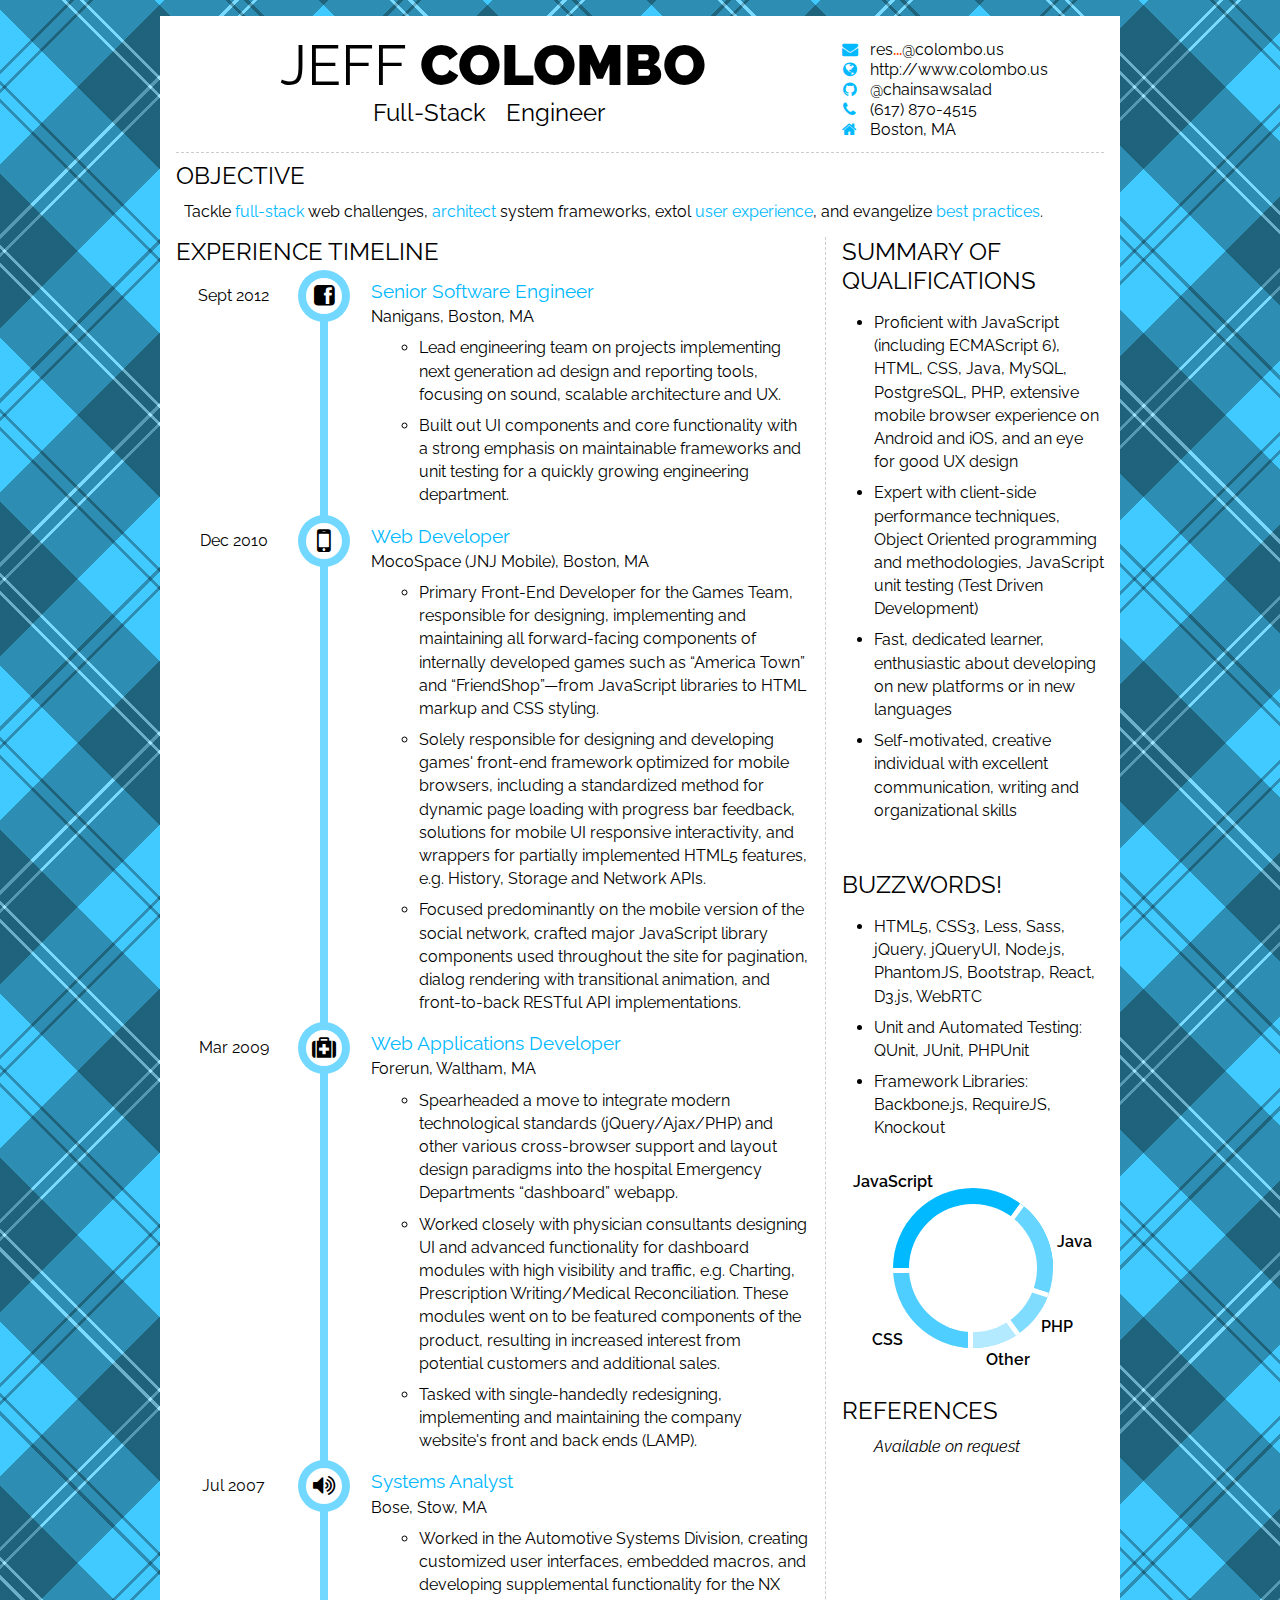
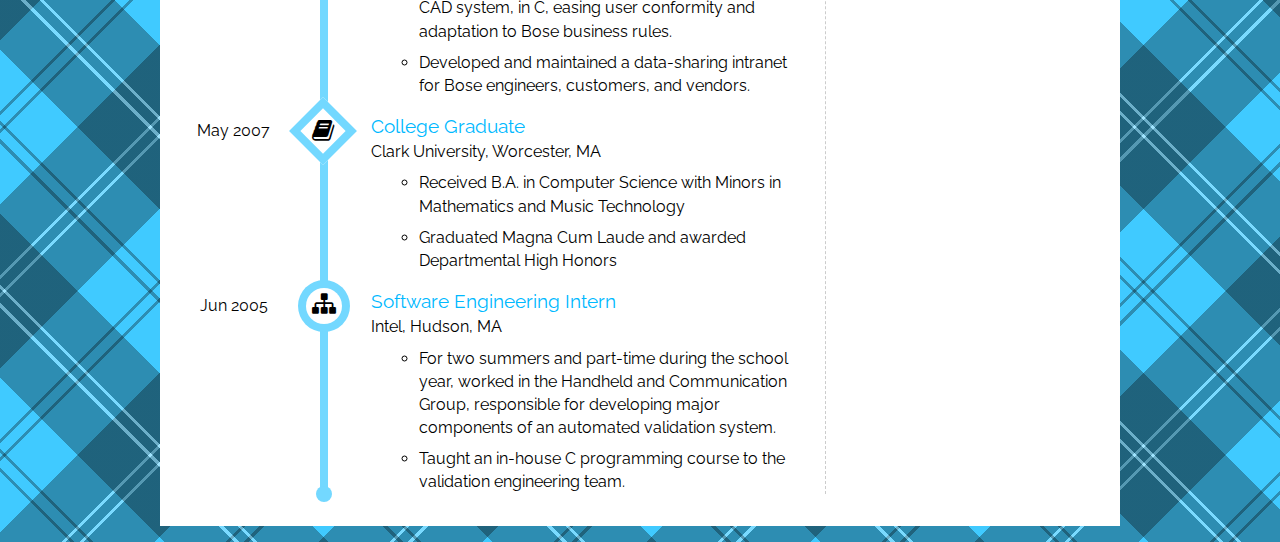
==== commit 79a4dd03: "Rename resume.html to index.html" ====
--- a/index.html
+++ b/index.html
@@ -2,196 +2,211 @@
 <html lang="en">
   <head>
     <meta charset="utf-8">
+    <title>Jeff Colombo Resume</title>
     <meta name="viewport" content="width=device-width, initial-scale=1.0">
-    <meta name="description" content="">
-    <meta name="author" content="">
-    <link rel="shortcut icon" href="../../assets/ico/favicon.png">
-
-    <title>Jeff Colombo</title>
-
-    <!-- Bootstrap core CSS -->
-    <link rel="stylesheet" href="//netdna.bootstrapcdn.com/bootstrap/3.0.0/css/bootstrap.min.css">
-
-    <!-- Custom styles for this template -->
+    <meta name="description" content="Resume for Web Developer Jeff Colombo">
+
+    <meta name="author" content="Jeff Colombo">
+    <link rel="author" href="https://plus.google.com/u/0/104482319399030370053"/>
+
     <link href="http://fonts.googleapis.com/css?family=Raleway:900,600,400" rel="stylesheet" type="text/css">
-    <link rel="stylesheet" type="text/css" href="/stylesheets/css/offcanvas.css" />
-
+    <link rel="stylesheet" type="text/css" href="/stylesheets/css/resume.css" />
   </head>
-
-  <body data-spy="scroll" data-offset="70" data-target="#project-nav">
-    <div class="navbar navbar-fixed-top navbar-inverse" role="navigation">
-      <div class="container">
-        <div class="navbar-header">
-          <button type="button" class="navbar-toggle" data-toggle="collapse" data-target=".navbar-collapse">
-            <span class="icon-bar"></span>
-            <span class="icon-bar"></span>
-            <span class="icon-bar"></span>
-          </button>
-          <a class="navbar-brand" href="#"><span class="navbar-brand__first-name">Jeff</span> <span class="navbar-brand__last-name">Colombo</span></a>
+  <body>
+    <div class="resume">
+      <header>
+        <div class="contact-info-wrapper gutter">
+          <dl>
+            <dt class="emphasis"><i class="font-icon icon-envelope"></i></dt>
+            <dd>
+              <!-- Please excuse the obtrusive JavaScript! Blame ReCaptcha, or Google... -->
+              <span class="hidden-email">res<a href="http://www.google.com/recaptcha/mailhide/d?k=01u7hvrrUEGPRYdAg-Y07mNg==&amp;c=YR8vikcQWBKCOrR-VvaVgoRDnx6B1LWPNn09dcgVve4=" onclick="window.open('http://www.google.com/recaptcha/mailhide/d?k\07501u7hvrrUEGPRYdAg-Y07mNg\75\75\46c\75YR8vikcQWBKCOrR-VvaVgoRDnx6B1LWPNn09dcgVve4\075', '', 'toolbar=0,scrollbars=0,location=0,statusbar=0,menubar=0,resizable=0,width=500,height=300'); return false;" title="Reveal this e-mail address">...</a>@colombo.us</span>
+              <span class="visible-email">resume@colombo.us</span>
+            </dd>
+            <dt class="emphasis"><i class="font-icon icon-globe"></i></dt>
+            <dd>http://www.colombo.us</dd>
+            <dt class="emphasis"><i class="font-icon icon-github"></i></dt>
+            <dd>@chainsawsalad</dd>
+            <dt class="emphasis"><i class="font-icon icon-phone"></i></dt>
+            <dd>(617) 870-4515</dd>
+            <dt class="emphasis"><i class="font-icon icon-home"></i></dt>
+            <dd>Boston, MA</dd>
+          </dl>
         </div>
-        <div id="main-nav" class="collapse navbar-collapse">
-          <ul class="nav navbar-nav">
-            <li><a href="#">Home</a></li>
-            <li><a href="#projects">Projects</a></li>
-            <li><a href="resume.html">R&eacute;sum&eacute;</a></li>
+        <hgroup class="name-title-collection">
+          <h1 class="name-title-collection__name">Jeff <span class="name-title-collection__name__last">Colombo</span></h1>
+          <h2 class="name-title-collection__title">
+            <div class="flipper">
+              <div class="adjectives word-container">
+                <span class="name-title-collection__title__word front">Full-Stack</span>
+                <span class="name-title-collection__title__word back">Front-End</span>
+                <span class="name-title-collection__title__word front">Client-Side</span>
+                <span class="name-title-collection__title__word front">Web</span>
+              </div>
+            </div>
+            <div class="flipper">
+              <div class="synonyms word-container">
+                <span class="name-title-collection__title__word front">Engineer</span>
+                <span class="name-title-collection__title__word back">Developer</span>
+                <span class="name-title-collection__title__word front">Architect</span>
+                <span class="name-title-collection__title__word front">Designer</span>
+              </div>
+            </div>
+          </h2>
+        </hgroup>
+      </header>
+
+      <section class="resume-section objective">
+        <h2 class="section-title">Objective</h2>
+        <div class="resume-section__body-wrapper">
+          <p>Tackle <span class="emphasis">full-stack</span> web challenges, <span class="emphasis">architect</span> system frameworks, extol <span class="emphasis">user experience</span>, and evangelize <span class="emphasis">best practices</span>.</p>
+        </div>
+      </section>
+
+      <div class="gutter resume-section__body-wrapper">
+        <h2 class="section-title">Summary of Qualifications</h2>
+
+        <aside class="resume-section gutter__aside qualifications">
+          <ul>
+            <li>Proficient with JavaScript (including ECMAScript 6), HTML, CSS, Java, MySQL, PostgreSQL, PHP, extensive mobile browser experience on Android and iOS, and an eye for good UX design</li>
+            <li>Expert with client-side performance techniques, Object Oriented programming and methodologies, JavaScript unit testing (Test Driven Development)</li>
+            <li>Fast, dedicated learner, enthusiastic about developing on new platforms or in new languages</li>
+            <li>Self-motivated, creative individual with excellent communication, writing and organizational skills</li>
           </ul>
-        </div><!-- /.nav-collapse -->
-      </div><!-- /.container -->
-    </div><!-- /.navbar -->
-
-    <div class="container content-container">
-
-      <div class="row row-offcanvas row-offcanvas-right">
-        <div class="col-xs-12 col-sm-9">
-          <p class="pull-right visible-xs">
-            <button type="button" class="btn btn-primary btn-xs" data-toggle="offcanvas">Toggle info</button>
-          </p>
-          <div class="jumbotron well">
-            <h1>Hello.</h1>
-            <div class="jumbotron__wrapper">
-              <p>Welcome to the repository of my various endeavors.<br />There's no better motivating factor than the threat of public display.</p>
-            </div>
-          </div>
-          <div class="social">
-            <ul class="self-promotion-links text-center">
-              <li><a href="https://github.com/chainsawsalad"><i class="icon-github-sign"></i>/chainsawsalad</a></li>
-              <li><a href="http://www.twitter.com/chainsawsalad"><i class="icon-twitter-sign"></i>@chainsawsalad</a></li>
-              <li><a href="http://www.linkedin.com/in/jeffcolombo/"><i class="icon-linkedin-sign"></i>/jeffcolombo</a></li>
+        </aside>
+
+        <h2 class="section-title">Buzzwords!</h2>
+
+        <aside class="resume-section gutter__aside buzzwords">
+          <ul>
+            <li>HTML5, CSS3, Less, Sass, jQuery, jQueryUI, Node.js, PhantomJS, Bootstrap, React, D3.js, WebRTC</li>
+            <li>Unit and Automated Testing: QUnit, JUnit, PHPUnit</li>
+            <li>Framework Libraries: Backbone.js, RequireJS, Knockout</li>
+          </ul>
+        </aside>
+
+        <aside class="resume-section gutter__aside skill-chart">
+          <div class="skill-chart__slice slice-1" data-percent="35">
+            <span class="skill-chart__slice__label">JavaScript</span>
+          </div>
+          <div class="skill-chart__slice slice-2" data-percent="20">
+            <span class="skill-chart__slice__label">Java</span>
+          </div>
+          <div class="skill-chart__slice slice-3" data-percent="10">
+            <span class="skill-chart__slice__label">PHP</span>
+          </div>
+          <div class="skill-chart__slice slice-4" data-percent="10">
+            <span class="skill-chart__slice__label">Other</span>
+          </div>
+          <div class="skill-chart__slice slice-5" data-percent="25">
+            <span class="skill-chart__slice__label">CSS</span>
+          </div>
+          <div class="skill-chart__hole"></div>
+        </aside>
+
+        <h2 class="section-title">References</h2>
+
+        <aside class="resume-section gutter__aside references">
+          <p><em>Available on request</em></p>
+        </aside>
+      </div>
+
+      <div class="content">
+
+        <section class="resume-section experience">
+          <h2 class="section-title">Experience Timeline</h2>
+          <div class="resume-section__body-wrapper">
+            <ul class="timeline">
+              <li class="timeline__point">
+                <time class="timeline__point__date" datetime="2012-09-17">Sept 2012</time>
+                <time class="timeline__point__date--end" datetime="0000-00-00">Present</time>
+                <div class="timeline-point__icon circle"><i class="font-icon icon-facebook-sign"></i></div>
+                <div class="timeline__point__summary">
+                  <h3 class="job-title emphasis">Senior Software Engineer</h3>
+                  <h4 class="employer-name">Nanigans, Boston, MA</h4>
+                  <ul class="job-summary">
+                    <li>Lead engineering team on projects implementing next generation ad design and reporting tools, focusing on sound, scalable architecture and UX.</li>
+                    <li>Built out UI components and core functionality with a strong emphasis on maintainable frameworks and unit testing for a quickly growing engineering department.</li>
+                  </ul>
+                </div>
+              </li>
+
+              <li class="timeline__point">
+                <time class="timeline__point__date" datetime="2010-12-20">Dec 2010</time>
+                <time class="timeline__point__date--end" datetime="2012-09-07">Sept 2012</time>
+                <div class="timeline-point__icon circle"><i class="font-icon icon-mobile-phone icon-large"></i></div>
+                <div class="timeline__point__summary">
+                  <h3 class="job-title emphasis">Web Developer</h3>
+                  <h4 class="employer-name">MocoSpace (JNJ Mobile), Boston, MA</h4>
+                  <ul class="job-summary">
+                    <li>Primary Front-End Developer for the Games Team, responsible for designing, implementing and maintaining all forward-facing components of internally developed games such as &ldquo;America Town&rdquo; and &ldquo;FriendShop&rdquo;&mdash;from JavaScript libraries to HTML markup and CSS styling.</li>
+                    <li>Solely responsible for designing and developing games' front-end framework optimized for mobile browsers, including a standardized method for dynamic page loading with progress bar feedback, solutions for mobile UI responsive interactivity, and wrappers for partially implemented HTML5 features, e.g. History, Storage and Network APIs.</li>
+                    <li>Focused predominantly on the mobile version of the social network, crafted major JavaScript library components used throughout the site for pagination, dialog rendering with transitional animation, and front-to-back RESTful API implementations.</li>
+                  </ul>
+                </div>
+              </li>
+
+              <li class="timeline__point">
+                <time class="timeline__point__date" datetime="2009-03-09">Mar 2009</time>
+                <time class="timeline__point__date--end" datetime="2010-12-17">Dec 2010</time>
+                <div class="timeline-point__icon circle"><i class="font-icon icon-medkit"></i></div>
+                <div class="timeline__point__summary">
+                  <h3 class="job-title emphasis">Web Applications Developer</h3>
+                  <h4 class="employer-name">Forerun, Waltham, MA</h4>
+                  <ul class="job-summary">
+                    <li>Spearheaded a move to integrate modern technological standards (jQuery/Ajax/PHP) and other various cross-browser support and layout design paradigms into the hospital Emergency Departments &ldquo;dashboard&rdquo; webapp.</li>
+                    <li>Worked closely with physician consultants designing UI and advanced functionality for dashboard modules with high visibility and traffic, e.g. Charting, Prescription Writing/Medical Reconciliation. These modules went on to be featured components of the product, resulting in increased interest from potential customers and additional sales.</li>
+                    <li>Tasked with single-handedly redesigning, implementing and maintaining the company website's front and back ends (LAMP).</li>
+                  </ul>
+                </div>
+              </li>
+
+              <li class="timeline__point">
+                <time class="timeline__point__date" datetime="2007-07-16">Jul 2007</time>
+                <time class="timeline__point__date--end" datetime="2009-02-27">Feb 2009</time>
+                <div class="timeline-point__icon circle"><i class="font-icon icon-volume-up"></i></div>
+                <div class="timeline__point__summary">
+                  <h3 class="job-title emphasis">Systems Analyst</h3>
+                  <h4 class="employer-name">Bose, Stow, MA</h4>
+                  <ul class="job-summary">
+                    <li>Worked in the Automotive Systems Division, creating customized user interfaces, embedded macros, and developing supplemental functionality for the NX CAD system, in C, easing user conformity and adaptation to Bose business rules.</li>
+                    <li>Developed and maintained a data-sharing intranet for Bose engineers, customers, and vendors.</li>
+                  </ul>
+                </div>
+              </li>
+
+              <li class="timeline__point">
+                <time class="timeline__point__date--start" datetime="2003-08-17">Aug 2003</time>
+                <time class="timeline__point__date" datetime="2007-05-20">May 2007</time>
+                <div class="timeline-point__icon diamond offcenter"><i class="font-icon icon-book"></i></div>
+                <div class="timeline__point__summary">
+                  <h3 class="job-title emphasis">College Graduate</h3>
+                  <h4 class="employer-name">Clark University, Worcester, MA</h4>
+                  <ul class="job-summary">
+                    <li>Received B.A. in Computer Science with Minors in Mathematics and Music Technology</li>
+                    <li>Graduated Magna Cum Laude and awarded Departmental High Honors</li>
+                  </ul>
+                </div>
+              </li>
+
+              <li class="timeline__point">
+                <time class="timeline__point__date" datetime="2005-06-13">Jun 2005</time>
+                <time class="timeline__point__date--end" datetime="2006-11-22">Nov 2006</time>
+                <div class="timeline-point__icon circle offcenter"><i class="font-icon icon-sitemap"></i></div>
+                <div class="timeline__point__summary">
+                  <h3 class="job-title emphasis">Software Engineering Intern</h3>
+                  <h4 class="employer-name">Intel, Hudson, MA</h4>
+                  <ul class="job-summary">
+                    <li>For two summers and part-time during the school year, worked in the Handheld and Communication Group, responsible for developing major components of an automated validation system.</li>
+                    <li>Taught an in-house C programming course to the validation engineering team.</li>
+                  </ul>
+                </div>
+              </li>
             </ul>
           </div>
-          <div class="row">
-            <div class="col-6 col-sm-6 col-lg-4">
-              <h2>Macro Table</h2>
-              <p>A <em>Big Data</em> table jQuery plugin. Macro Table possesses a unique and full-featured set of functionality that will handle everything you could possibly expect a table on a webpage to do. And if not, I'll probably add it if you ask nice (or you could <iframe class="github-btn" src="http://ghbtns.com/github-btn.html?user=chainsawsalad&amp;repo=macroTable&amp;type=fork" width="50" height="20" title="Fork on GitHub"></iframe> it!).</p>
-              <p>Backed by hundreds of unit tests and targeted at modern browsers, this could be the table you are looking for.</p>
-              <p><a class="btn btn-default" href="#"><i class="icon-table"></i> View details &raquo;</a></p>
-            </div><!--/span-->
-            <div class="col-6 col-sm-6 col-lg-4">
-              <h2>Keyless Buzzer</h2>
-              <p>Open the door to your building without carrying an extra key. Using an Arduino, a beginner's knowledge of electronics, and some bells and whistles, remotely trigger your apartment's buzzer system.</p>
-              <p>A perfect hack for renters; no permanet modifications necessary. Hook it up, power it on, yada yada yada, use your smartphone to buzz people in while sitting on the couch. Open sesame.
-              <p><a class="btn btn-default" href="#"><i class="icon-key"></i> View details &raquo;</a></p>
-            </div><!--/span-->
-            <div class="col-6 col-sm-6 col-lg-4">
-              <h2>Terrible Type A's</h2>
-              <p>If I were a successful musician, I would call this my solo project. But because I'm not, nor ever will be, I call this my song pile not good enough to play with a full band. And I just bought a mandolin at a flea market; just what the Internet needs&mdash;more tiny guitar music.</p>
-              <p>Topics of songs to expect: my cat, how hungry I am, existential angst, and many more!</p>
-              <p><a class="btn btn-default" href="#"><i class="icon-music"></i> View details &raquo;</a></p>
-            </div><!--/span-->
-          </div><!--/row-->
-
-          <div id="projects" class="row text-center">
-            <div id="web-development">
-              <h1 class="project-title">Web Development</h1>
-
-              <h2 id="lucky-targets">Lucky Targets</h2>
-              <p>This is a mobile web game (to be played in the browser on an Android or iOS device) built on the Google App Engine stack using Java, JavaScript. UI designed by none other than the incomparable <a href="https://twitter.com/isaacdurazo">Isaac Durazo</a>.</p>
-              <p>Win &lt;premium currency of platform&gt; on the way to saving the world. Take out the bad guys on a journey to become a Master Assassin!</p>
-              <ul>
-                <li><a href="https://lucky-targets.appspot.com?v=1">https://lucky-targets.appspot.com</a></li>
-              </ul>
-
-              <hr />
-
-              <h2 id="macro-table">Macro Table</h2>
-              <p>A feature-rich, cross-browser jQuery table widget for displaying large amounts of data. A lofty goal to say the least.</p>
-              <ul>
-                <li><a href="https://github.com/chainsawsalad/macroTable">https://github.com/chainsawsalad/macroTable</a></li>
-              </ul>
-
-              <hr />
-
-              <h2 id="wwiaftm">Wacky Waving Inflatable Arm-Flailing Tube Man</h2>
-              <p>I swear they were a phenomenon back in 2006. Created entirely with CSS3 animations, it was a cool showcase of what was possible with the new technology.</p>
-              <ul>
-                <li><a href="https://github.com/chainsawsalad/wwiaftm">https://github.com/chainsawsalad/wwiaftm</a></li>
-              </ul>
-
-              <hr />
-
-              <h2 id="huffpo-clickbait-repellant">Huffington Post Clickbait Repellant</h2>
-              <p>You know it from Buzzfeed, but the Huffington Post did it first. Make it stop, please.</p>
-              <ul>
-                <li><a href="https://github.com/chainsawsalad/huffPoClickbaitRepellent">https://github.com/chainsawsalad/huffPoClickbaitRepellent</a></li>
-              </ul>
-
-              <hr />
-            </div>
-
-            <div id="music">
-              <h1 class="project-title">Music</h1>
-
-              <h2 id="waking-up-esther">Waking Up Esther</h2>
-              <p>A healthy mix of DIY punk ambition and extreme laziness from leading comfortable, white-collar lives.</p>
-              <ul>
-                <li><a href="http://www.wakingupesther.com/">http://www.wakingupesther.com/</a></li>
-              </ul>
-
-              <hr />
-
-              <h2 id="axis-of-evil">Axis of Evil!</h2>
-              <p>Ska will never die as long as there are college kids to play it.</p>
-              <ul>
-                <li><a href="https://myspace.com/skaxisofevil">https://myspace.com/skaxisofevil</a></li>
-                <li><a href="http://www.purevolume.com/axisofevil">http://www.purevolume.com/axisofevil</a></li>
-                <li><a href="http://www.interpunk.com/item.cfm?Item=61729">http://www.interpunk.com/item.cfm?Item=61729</a></li>
-              </ul>
-
-            </div>
-          </div><!--/row-->
-
-        </div><!--/span-->
-
-        <div class="col-xs-6 col-sm-3 sidebar-offcanvas">
-          <div class="well sidebar-nav" id="project-nav" role="complementary" data-spy="affix" data-offset-top="0" data-offset-bottom="300">
-            <figure class="text-center">
-              <img class="portrait-xl" src="http://s.gravatar.com/avatar/05a12469a3f4d1abdf6e96c8f056a73e?s=215" alt="Jeff Colombo" />
-              <img class="portrait-l" src="http://s.gravatar.com/avatar/05a12469a3f4d1abdf6e96c8f056a73e?s=170" alt="Jeff Colombo" />
-              <img class="portrait-m" src="http://s.gravatar.com/avatar/05a12469a3f4d1abdf6e96c8f056a73e?s=115" alt="Jeff Colombo" />
-              <img class="portrait-s" src="http://s.gravatar.com/avatar/05a12469a3f4d1abdf6e96c8f056a73e?s=115" alt="Jeff Colombo" />
-              <figcaption>My name is Jeff. I am a Software Developer and I live in Boston.</figcaption>
-            </figure>
-
-            <ul class="nav">
-              <li>
-                <a href="#web-development">Web Development</a>
-                <ul class="nav">
-                  <li class="active"><a href="#lucky-targets">Lucky Targets</a></li>
-                  <li><a href="#macro-table">Macro Table</a></li>
-                  <li><a href="#wwiaftm">W.W.I.A.F.T.M.</a></li>
-                  <li><a href="#huffpo-clickbait-repellant">HuffPo Clickbait Repellant</a></li>
-                </ul>
-              </li>
-              <li>
-                <a href="#music">Music</a>
-                <ul class="nav">
-                  <li><a href="#waking-up-esther">Waking Up Esther</a></li>
-                  <li><a href="#axis-of-evil">Axis of Evil!</a></li>
-                </ul>
-              </li>
-            </ul>
-          </div><!--/.well -->
-        </div><!--/span-->
-      </div><!--/row-->
-
-      <footer>
-        <div class="footer-blurb">
-          <h1>Impressed Yet?</h1>
-          <p>My goal isn't to present masterpieces to an adoring public, but I won't be surprised if it turns out that way.<br />Just kidding. However if you do see something cool or want to talk about any subjects broached on here, feel free to <a href="mailto:contact@colombo.us">contact me</a>.</p>
-        </div>
-
-        <iframe class="github-btn" src="http://ghbtns.com/github-btn.html?user=chainsawsalad&amp;repo=chainsawsalad.github.io&amp;type=watch&amp;count=true" width="102" height="20" title="Fork on GitHub"></iframe>
-        <iframe class="github-btn" src="http://ghbtns.com/github-btn.html?user=chainsawsalad&amp;repo=chainsawsalad.github.io&amp;type=fork&amp;count=true" width="102" height="20" title="Fork on GitHub"></iframe>
-        <p>Jeff Colombo &copy; 2013</p>
-      </footer>
-
-    </div><!--/.container-->
-
-    <!-- Bootstrap core JavaScript
-    ================================================== -->
-    <!-- Placed at the end of the document so the pages load faster -->
-    <script src="//ajax.googleapis.com/ajax/libs/jquery/1.10.2/jquery.min.js"></script>
-    <script src="//netdna.bootstrapcdn.com/bootstrap/3.0.0/js/bootstrap.min.js"></script>
-    <script src="js/offcanvas.js"></script>
+        </section>
+      </div>
+
+    </div>
   </body>
-</html>+</html>
--- a/stylesheets/css/resume.css
+++ b/stylesheets/css/resume.css
@@ -0,0 +1,2012 @@
+/*!
+ *  Font Awesome 3.2.1
+ *  the iconic font designed for Bootstrap
+ *  ------------------------------------------------------------------------------
+ *  The full suite of pictographic icons, examples, and documentation can be
+ *  found at http://fontawesome.io.  Stay up to date on Twitter at
+ *  http://twitter.com/fontawesome.
+ *
+ *  License
+ *  ------------------------------------------------------------------------------
+ *  - The Font Awesome font is licensed under SIL OFL 1.1 -
+ *    http://scripts.sil.org/OFL
+ *  - Font Awesome CSS, LESS, and SASS files are licensed under MIT License -
+ *    http://opensource.org/licenses/mit-license.html
+ *  - Font Awesome documentation licensed under CC BY 3.0 -
+ *    http://creativecommons.org/licenses/by/3.0/
+ *  - Attribution is no longer required in Font Awesome 3.0, but much appreciated:
+ *    "Font Awesome by Dave Gandy - http://fontawesome.io"
+ *
+ *  Author - Dave Gandy
+ *  ------------------------------------------------------------------------------
+ *  Email: dave@fontawesome.io
+ *  Twitter: http://twitter.com/davegandy
+ *  Work: Lead Product Designer @ Kyruus - http://kyruus.com
+ */
+/* FONT PATH
+ * -------------------------- */
+@font-face {
+  font-family: 'FontAwesome';
+  src: url('/font/fontawesome-webfont.eot?v=3.2.1');
+  src: url('/font/fontawesome-webfont.eot?#iefix&v=3.2.1') format('embedded-opentype'), url('/font/fontawesome-webfont.woff?v=3.2.1') format('woff'), url('/font/fontawesome-webfont.ttf?v=3.2.1') format('truetype'), url('/font/fontawesome-webfont.svg#fontawesomeregular?v=3.2.1') format('svg');
+  font-weight: normal;
+  font-style: normal;
+}
+/* FONT AWESOME CORE
+ * -------------------------- */
+[class^="icon-"],
+[class*=" icon-"] {
+  font-family: FontAwesome;
+  font-weight: normal;
+  font-style: normal;
+  text-decoration: inherit;
+  -webkit-font-smoothing: antialiased;
+  *margin-right: .3em;
+}
+[class^="icon-"]:before,
+[class*=" icon-"]:before {
+  text-decoration: inherit;
+  display: inline-block;
+  speak: none;
+}
+/* makes the font 33% larger relative to the icon container */
+.icon-large:before {
+  vertical-align: -10%;
+  font-size: 1.33333333em;
+}
+/* makes sure icons active on rollover in links */
+a [class^="icon-"],
+a [class*=" icon-"] {
+  display: inline;
+}
+/* increased font size for icon-large */
+[class^="icon-"].icon-fixed-width,
+[class*=" icon-"].icon-fixed-width {
+  display: inline-block;
+  width: 1.14285714em;
+  text-align: right;
+  padding-right: 0.28571429em;
+}
+[class^="icon-"].icon-fixed-width.icon-large,
+[class*=" icon-"].icon-fixed-width.icon-large {
+  width: 1.42857143em;
+}
+.icons-ul {
+  margin-left: 2.14285714em;
+  list-style-type: none;
+}
+.icons-ul > li {
+  position: relative;
+}
+.icons-ul .icon-li {
+  position: absolute;
+  left: -2.14285714em;
+  width: 2.14285714em;
+  text-align: center;
+  line-height: inherit;
+}
+[class^="icon-"].hide,
+[class*=" icon-"].hide {
+  display: none;
+}
+.icon-muted {
+  color: #eeeeee;
+}
+.icon-light {
+  color: #ffffff;
+}
+.icon-dark {
+  color: #333333;
+}
+.icon-border {
+  border: solid 1px #eeeeee;
+  padding: .2em .25em .15em;
+  -webkit-border-radius: 3px;
+  -moz-border-radius: 3px;
+  border-radius: 3px;
+}
+.icon-2x {
+  font-size: 2em;
+}
+.icon-2x.icon-border {
+  border-width: 2px;
+  -webkit-border-radius: 4px;
+  -moz-border-radius: 4px;
+  border-radius: 4px;
+}
+.icon-3x {
+  font-size: 3em;
+}
+.icon-3x.icon-border {
+  border-width: 3px;
+  -webkit-border-radius: 5px;
+  -moz-border-radius: 5px;
+  border-radius: 5px;
+}
+.icon-4x {
+  font-size: 4em;
+}
+.icon-4x.icon-border {
+  border-width: 4px;
+  -webkit-border-radius: 6px;
+  -moz-border-radius: 6px;
+  border-radius: 6px;
+}
+.icon-5x {
+  font-size: 5em;
+}
+.icon-5x.icon-border {
+  border-width: 5px;
+  -webkit-border-radius: 7px;
+  -moz-border-radius: 7px;
+  border-radius: 7px;
+}
+.pull-right {
+  float: right;
+}
+.pull-left {
+  float: left;
+}
+[class^="icon-"].pull-left,
+[class*=" icon-"].pull-left {
+  margin-right: .3em;
+}
+[class^="icon-"].pull-right,
+[class*=" icon-"].pull-right {
+  margin-left: .3em;
+}
+/* BOOTSTRAP SPECIFIC CLASSES
+ * -------------------------- */
+/* Bootstrap 2.0 sprites.less reset */
+[class^="icon-"],
+[class*=" icon-"] {
+  display: inline;
+  width: auto;
+  height: auto;
+  line-height: normal;
+  vertical-align: baseline;
+  background-image: none;
+  background-position: 0% 0%;
+  background-repeat: repeat;
+  margin-top: 0;
+}
+/* more sprites.less reset */
+.icon-white,
+.nav-pills > .active > a > [class^="icon-"],
+.nav-pills > .active > a > [class*=" icon-"],
+.nav-list > .active > a > [class^="icon-"],
+.nav-list > .active > a > [class*=" icon-"],
+.navbar-inverse .nav > .active > a > [class^="icon-"],
+.navbar-inverse .nav > .active > a > [class*=" icon-"],
+.dropdown-menu > li > a:hover > [class^="icon-"],
+.dropdown-menu > li > a:hover > [class*=" icon-"],
+.dropdown-menu > .active > a > [class^="icon-"],
+.dropdown-menu > .active > a > [class*=" icon-"],
+.dropdown-submenu:hover > a > [class^="icon-"],
+.dropdown-submenu:hover > a > [class*=" icon-"] {
+  background-image: none;
+}
+/* keeps Bootstrap styles with and without icons the same */
+.btn [class^="icon-"].icon-large,
+.nav [class^="icon-"].icon-large,
+.btn [class*=" icon-"].icon-large,
+.nav [class*=" icon-"].icon-large {
+  line-height: .9em;
+}
+.btn [class^="icon-"].icon-spin,
+.nav [class^="icon-"].icon-spin,
+.btn [class*=" icon-"].icon-spin,
+.nav [class*=" icon-"].icon-spin {
+  display: inline-block;
+}
+.nav-tabs [class^="icon-"],
+.nav-pills [class^="icon-"],
+.nav-tabs [class*=" icon-"],
+.nav-pills [class*=" icon-"],
+.nav-tabs [class^="icon-"].icon-large,
+.nav-pills [class^="icon-"].icon-large,
+.nav-tabs [class*=" icon-"].icon-large,
+.nav-pills [class*=" icon-"].icon-large {
+  line-height: .9em;
+}
+.btn [class^="icon-"].pull-left.icon-2x,
+.btn [class*=" icon-"].pull-left.icon-2x,
+.btn [class^="icon-"].pull-right.icon-2x,
+.btn [class*=" icon-"].pull-right.icon-2x {
+  margin-top: .18em;
+}
+.btn [class^="icon-"].icon-spin.icon-large,
+.btn [class*=" icon-"].icon-spin.icon-large {
+  line-height: .8em;
+}
+.btn.btn-small [class^="icon-"].pull-left.icon-2x,
+.btn.btn-small [class*=" icon-"].pull-left.icon-2x,
+.btn.btn-small [class^="icon-"].pull-right.icon-2x,
+.btn.btn-small [class*=" icon-"].pull-right.icon-2x {
+  margin-top: .25em;
+}
+.btn.btn-large [class^="icon-"],
+.btn.btn-large [class*=" icon-"] {
+  margin-top: 0;
+}
+.btn.btn-large [class^="icon-"].pull-left.icon-2x,
+.btn.btn-large [class*=" icon-"].pull-left.icon-2x,
+.btn.btn-large [class^="icon-"].pull-right.icon-2x,
+.btn.btn-large [class*=" icon-"].pull-right.icon-2x {
+  margin-top: .05em;
+}
+.btn.btn-large [class^="icon-"].pull-left.icon-2x,
+.btn.btn-large [class*=" icon-"].pull-left.icon-2x {
+  margin-right: .2em;
+}
+.btn.btn-large [class^="icon-"].pull-right.icon-2x,
+.btn.btn-large [class*=" icon-"].pull-right.icon-2x {
+  margin-left: .2em;
+}
+/* Fixes alignment in nav lists */
+.nav-list [class^="icon-"],
+.nav-list [class*=" icon-"] {
+  line-height: inherit;
+}
+/* EXTRAS
+ * -------------------------- */
+/* Stacked and layered icon */
+.icon-stack {
+  position: relative;
+  display: inline-block;
+  width: 2em;
+  height: 2em;
+  line-height: 2em;
+  vertical-align: -35%;
+}
+.icon-stack [class^="icon-"],
+.icon-stack [class*=" icon-"] {
+  display: block;
+  text-align: center;
+  position: absolute;
+  width: 100%;
+  height: 100%;
+  font-size: 1em;
+  line-height: inherit;
+  *line-height: 2em;
+}
+.icon-stack .icon-stack-base {
+  font-size: 2em;
+  *line-height: 1em;
+}
+/* Animated rotating icon */
+.icon-spin {
+  display: inline-block;
+  -moz-animation: spin 2s infinite linear;
+  -o-animation: spin 2s infinite linear;
+  -webkit-animation: spin 2s infinite linear;
+  animation: spin 2s infinite linear;
+}
+/* Prevent stack and spinners from being taken inline when inside a link */
+a .icon-stack,
+a .icon-spin {
+  display: inline-block;
+  text-decoration: none;
+}
+@-moz-keyframes spin {
+  0% {
+    -moz-transform: rotate(0deg);
+  }
+  100% {
+    -moz-transform: rotate(359deg);
+  }
+}
+@-webkit-keyframes spin {
+  0% {
+    -webkit-transform: rotate(0deg);
+  }
+  100% {
+    -webkit-transform: rotate(359deg);
+  }
+}
+@-o-keyframes spin {
+  0% {
+    -o-transform: rotate(0deg);
+  }
+  100% {
+    -o-transform: rotate(359deg);
+  }
+}
+@-ms-keyframes spin {
+  0% {
+    -ms-transform: rotate(0deg);
+  }
+  100% {
+    -ms-transform: rotate(359deg);
+  }
+}
+@keyframes spin {
+  0% {
+    transform: rotate(0deg);
+  }
+  100% {
+    transform: rotate(359deg);
+  }
+}
+/* Icon rotations and mirroring */
+.icon-rotate-90:before {
+  -webkit-transform: rotate(90deg);
+  -moz-transform: rotate(90deg);
+  -ms-transform: rotate(90deg);
+  -o-transform: rotate(90deg);
+  transform: rotate(90deg);
+  filter: progid:DXImageTransform.Microsoft.BasicImage(rotation=1);
+}
+.icon-rotate-180:before {
+  -webkit-transform: rotate(180deg);
+  -moz-transform: rotate(180deg);
+  -ms-transform: rotate(180deg);
+  -o-transform: rotate(180deg);
+  transform: rotate(180deg);
+  filter: progid:DXImageTransform.Microsoft.BasicImage(rotation=2);
+}
+.icon-rotate-270:before {
+  -webkit-transform: rotate(270deg);
+  -moz-transform: rotate(270deg);
+  -ms-transform: rotate(270deg);
+  -o-transform: rotate(270deg);
+  transform: rotate(270deg);
+  filter: progid:DXImageTransform.Microsoft.BasicImage(rotation=3);
+}
+.icon-flip-horizontal:before {
+  -webkit-transform: scale(-1, 1);
+  -moz-transform: scale(-1, 1);
+  -ms-transform: scale(-1, 1);
+  -o-transform: scale(-1, 1);
+  transform: scale(-1, 1);
+}
+.icon-flip-vertical:before {
+  -webkit-transform: scale(1, -1);
+  -moz-transform: scale(1, -1);
+  -ms-transform: scale(1, -1);
+  -o-transform: scale(1, -1);
+  transform: scale(1, -1);
+}
+/* ensure rotation occurs inside anchor tags */
+a .icon-rotate-90:before,
+a .icon-rotate-180:before,
+a .icon-rotate-270:before,
+a .icon-flip-horizontal:before,
+a .icon-flip-vertical:before {
+  display: inline-block;
+}
+/* Font Awesome uses the Unicode Private Use Area (PUA) to ensure screen
+   readers do not read off random characters that represent icons */
+.icon-glass:before {
+  content: "\f000";
+}
+.icon-music:before {
+  content: "\f001";
+}
+.icon-search:before {
+  content: "\f002";
+}
+.icon-envelope-alt:before {
+  content: "\f003";
+}
+.icon-heart:before {
+  content: "\f004";
+}
+.icon-star:before {
+  content: "\f005";
+}
+.icon-star-empty:before {
+  content: "\f006";
+}
+.icon-user:before {
+  content: "\f007";
+}
+.icon-film:before {
+  content: "\f008";
+}
+.icon-th-large:before {
+  content: "\f009";
+}
+.icon-th:before {
+  content: "\f00a";
+}
+.icon-th-list:before {
+  content: "\f00b";
+}
+.icon-ok:before {
+  content: "\f00c";
+}
+.icon-remove:before {
+  content: "\f00d";
+}
+.icon-zoom-in:before {
+  content: "\f00e";
+}
+.icon-zoom-out:before {
+  content: "\f010";
+}
+.icon-power-off:before,
+.icon-off:before {
+  content: "\f011";
+}
+.icon-signal:before {
+  content: "\f012";
+}
+.icon-gear:before,
+.icon-cog:before {
+  content: "\f013";
+}
+.icon-trash:before {
+  content: "\f014";
+}
+.icon-home:before {
+  content: "\f015";
+}
+.icon-file-alt:before {
+  content: "\f016";
+}
+.icon-time:before {
+  content: "\f017";
+}
+.icon-road:before {
+  content: "\f018";
+}
+.icon-download-alt:before {
+  content: "\f019";
+}
+.icon-download:before {
+  content: "\f01a";
+}
+.icon-upload:before {
+  content: "\f01b";
+}
+.icon-inbox:before {
+  content: "\f01c";
+}
+.icon-play-circle:before {
+  content: "\f01d";
+}
+.icon-rotate-right:before,
+.icon-repeat:before {
+  content: "\f01e";
+}
+.icon-refresh:before {
+  content: "\f021";
+}
+.icon-list-alt:before {
+  content: "\f022";
+}
+.icon-lock:before {
+  content: "\f023";
+}
+.icon-flag:before {
+  content: "\f024";
+}
+.icon-headphones:before {
+  content: "\f025";
+}
+.icon-volume-off:before {
+  content: "\f026";
+}
+.icon-volume-down:before {
+  content: "\f027";
+}
+.icon-volume-up:before {
+  content: "\f028";
+}
+.icon-qrcode:before {
+  content: "\f029";
+}
+.icon-barcode:before {
+  content: "\f02a";
+}
+.icon-tag:before {
+  content: "\f02b";
+}
+.icon-tags:before {
+  content: "\f02c";
+}
+.icon-book:before {
+  content: "\f02d";
+}
+.icon-bookmark:before {
+  content: "\f02e";
+}
+.icon-print:before {
+  content: "\f02f";
+}
+.icon-camera:before {
+  content: "\f030";
+}
+.icon-font:before {
+  content: "\f031";
+}
+.icon-bold:before {
+  content: "\f032";
+}
+.icon-italic:before {
+  content: "\f033";
+}
+.icon-text-height:before {
+  content: "\f034";
+}
+.icon-text-width:before {
+  content: "\f035";
+}
+.icon-align-left:before {
+  content: "\f036";
+}
+.icon-align-center:before {
+  content: "\f037";
+}
+.icon-align-right:before {
+  content: "\f038";
+}
+.icon-align-justify:before {
+  content: "\f039";
+}
+.icon-list:before {
+  content: "\f03a";
+}
+.icon-indent-left:before {
+  content: "\f03b";
+}
+.icon-indent-right:before {
+  content: "\f03c";
+}
+.icon-facetime-video:before {
+  content: "\f03d";
+}
+.icon-picture:before {
+  content: "\f03e";
+}
+.icon-pencil:before {
+  content: "\f040";
+}
+.icon-map-marker:before {
+  content: "\f041";
+}
+.icon-adjust:before {
+  content: "\f042";
+}
+.icon-tint:before {
+  content: "\f043";
+}
+.icon-edit:before {
+  content: "\f044";
+}
+.icon-share:before {
+  content: "\f045";
+}
+.icon-check:before {
+  content: "\f046";
+}
+.icon-move:before {
+  content: "\f047";
+}
+.icon-step-backward:before {
+  content: "\f048";
+}
+.icon-fast-backward:before {
+  content: "\f049";
+}
+.icon-backward:before {
+  content: "\f04a";
+}
+.icon-play:before {
+  content: "\f04b";
+}
+.icon-pause:before {
+  content: "\f04c";
+}
+.icon-stop:before {
+  content: "\f04d";
+}
+.icon-forward:before {
+  content: "\f04e";
+}
+.icon-fast-forward:before {
+  content: "\f050";
+}
+.icon-step-forward:before {
+  content: "\f051";
+}
+.icon-eject:before {
+  content: "\f052";
+}
+.icon-chevron-left:before {
+  content: "\f053";
+}
+.icon-chevron-right:before {
+  content: "\f054";
+}
+.icon-plus-sign:before {
+  content: "\f055";
+}
+.icon-minus-sign:before {
+  content: "\f056";
+}
+.icon-remove-sign:before {
+  content: "\f057";
+}
+.icon-ok-sign:before {
+  content: "\f058";
+}
+.icon-question-sign:before {
+  content: "\f059";
+}
+.icon-info-sign:before {
+  content: "\f05a";
+}
+.icon-screenshot:before {
+  content: "\f05b";
+}
+.icon-remove-circle:before {
+  content: "\f05c";
+}
+.icon-ok-circle:before {
+  content: "\f05d";
+}
+.icon-ban-circle:before {
+  content: "\f05e";
+}
+.icon-arrow-left:before {
+  content: "\f060";
+}
+.icon-arrow-right:before {
+  content: "\f061";
+}
+.icon-arrow-up:before {
+  content: "\f062";
+}
+.icon-arrow-down:before {
+  content: "\f063";
+}
+.icon-mail-forward:before,
+.icon-share-alt:before {
+  content: "\f064";
+}
+.icon-resize-full:before {
+  content: "\f065";
+}
+.icon-resize-small:before {
+  content: "\f066";
+}
+.icon-plus:before {
+  content: "\f067";
+}
+.icon-minus:before {
+  content: "\f068";
+}
+.icon-asterisk:before {
+  content: "\f069";
+}
+.icon-exclamation-sign:before {
+  content: "\f06a";
+}
+.icon-gift:before {
+  content: "\f06b";
+}
+.icon-leaf:before {
+  content: "\f06c";
+}
+.icon-fire:before {
+  content: "\f06d";
+}
+.icon-eye-open:before {
+  content: "\f06e";
+}
+.icon-eye-close:before {
+  content: "\f070";
+}
+.icon-warning-sign:before {
+  content: "\f071";
+}
+.icon-plane:before {
+  content: "\f072";
+}
+.icon-calendar:before {
+  content: "\f073";
+}
+.icon-random:before {
+  content: "\f074";
+}
+.icon-comment:before {
+  content: "\f075";
+}
+.icon-magnet:before {
+  content: "\f076";
+}
+.icon-chevron-up:before {
+  content: "\f077";
+}
+.icon-chevron-down:before {
+  content: "\f078";
+}
+.icon-retweet:before {
+  content: "\f079";
+}
+.icon-shopping-cart:before {
+  content: "\f07a";
+}
+.icon-folder-close:before {
+  content: "\f07b";
+}
+.icon-folder-open:before {
+  content: "\f07c";
+}
+.icon-resize-vertical:before {
+  content: "\f07d";
+}
+.icon-resize-horizontal:before {
+  content: "\f07e";
+}
+.icon-bar-chart:before {
+  content: "\f080";
+}
+.icon-twitter-sign:before {
+  content: "\f081";
+}
+.icon-facebook-sign:before {
+  content: "\f082";
+}
+.icon-camera-retro:before {
+  content: "\f083";
+}
+.icon-key:before {
+  content: "\f084";
+}
+.icon-gears:before,
+.icon-cogs:before {
+  content: "\f085";
+}
+.icon-comments:before {
+  content: "\f086";
+}
+.icon-thumbs-up-alt:before {
+  content: "\f087";
+}
+.icon-thumbs-down-alt:before {
+  content: "\f088";
+}
+.icon-star-half:before {
+  content: "\f089";
+}
+.icon-heart-empty:before {
+  content: "\f08a";
+}
+.icon-signout:before {
+  content: "\f08b";
+}
+.icon-linkedin-sign:before {
+  content: "\f08c";
+}
+.icon-pushpin:before {
+  content: "\f08d";
+}
+.icon-external-link:before {
+  content: "\f08e";
+}
+.icon-signin:before {
+  content: "\f090";
+}
+.icon-trophy:before {
+  content: "\f091";
+}
+.icon-github-sign:before {
+  content: "\f092";
+}
+.icon-upload-alt:before {
+  content: "\f093";
+}
+.icon-lemon:before {
+  content: "\f094";
+}
+.icon-phone:before {
+  content: "\f095";
+}
+.icon-unchecked:before,
+.icon-check-empty:before {
+  content: "\f096";
+}
+.icon-bookmark-empty:before {
+  content: "\f097";
+}
+.icon-phone-sign:before {
+  content: "\f098";
+}
+.icon-twitter:before {
+  content: "\f099";
+}
+.icon-facebook:before {
+  content: "\f09a";
+}
+.icon-github:before {
+  content: "\f09b";
+}
+.icon-unlock:before {
+  content: "\f09c";
+}
+.icon-credit-card:before {
+  content: "\f09d";
+}
+.icon-rss:before {
+  content: "\f09e";
+}
+.icon-hdd:before {
+  content: "\f0a0";
+}
+.icon-bullhorn:before {
+  content: "\f0a1";
+}
+.icon-bell:before {
+  content: "\f0a2";
+}
+.icon-certificate:before {
+  content: "\f0a3";
+}
+.icon-hand-right:before {
+  content: "\f0a4";
+}
+.icon-hand-left:before {
+  content: "\f0a5";
+}
+.icon-hand-up:before {
+  content: "\f0a6";
+}
+.icon-hand-down:before {
+  content: "\f0a7";
+}
+.icon-circle-arrow-left:before {
+  content: "\f0a8";
+}
+.icon-circle-arrow-right:before {
+  content: "\f0a9";
+}
+.icon-circle-arrow-up:before {
+  content: "\f0aa";
+}
+.icon-circle-arrow-down:before {
+  content: "\f0ab";
+}
+.icon-globe:before {
+  content: "\f0ac";
+}
+.icon-wrench:before {
+  content: "\f0ad";
+}
+.icon-tasks:before {
+  content: "\f0ae";
+}
+.icon-filter:before {
+  content: "\f0b0";
+}
+.icon-briefcase:before {
+  content: "\f0b1";
+}
+.icon-fullscreen:before {
+  content: "\f0b2";
+}
+.icon-group:before {
+  content: "\f0c0";
+}
+.icon-link:before {
+  content: "\f0c1";
+}
+.icon-cloud:before {
+  content: "\f0c2";
+}
+.icon-beaker:before {
+  content: "\f0c3";
+}
+.icon-cut:before {
+  content: "\f0c4";
+}
+.icon-copy:before {
+  content: "\f0c5";
+}
+.icon-paperclip:before,
+.icon-paper-clip:before {
+  content: "\f0c6";
+}
+.icon-save:before {
+  content: "\f0c7";
+}
+.icon-sign-blank:before {
+  content: "\f0c8";
+}
+.icon-reorder:before {
+  content: "\f0c9";
+}
+.icon-list-ul:before {
+  content: "\f0ca";
+}
+.icon-list-ol:before {
+  content: "\f0cb";
+}
+.icon-strikethrough:before {
+  content: "\f0cc";
+}
+.icon-underline:before {
+  content: "\f0cd";
+}
+.icon-table:before {
+  content: "\f0ce";
+}
+.icon-magic:before {
+  content: "\f0d0";
+}
+.icon-truck:before {
+  content: "\f0d1";
+}
+.icon-pinterest:before {
+  content: "\f0d2";
+}
+.icon-pinterest-sign:before {
+  content: "\f0d3";
+}
+.icon-google-plus-sign:before {
+  content: "\f0d4";
+}
+.icon-google-plus:before {
+  content: "\f0d5";
+}
+.icon-money:before {
+  content: "\f0d6";
+}
+.icon-caret-down:before {
+  content: "\f0d7";
+}
+.icon-caret-up:before {
+  content: "\f0d8";
+}
+.icon-caret-left:before {
+  content: "\f0d9";
+}
+.icon-caret-right:before {
+  content: "\f0da";
+}
+.icon-columns:before {
+  content: "\f0db";
+}
+.icon-sort:before {
+  content: "\f0dc";
+}
+.icon-sort-down:before {
+  content: "\f0dd";
+}
+.icon-sort-up:before {
+  content: "\f0de";
+}
+.icon-envelope:before {
+  content: "\f0e0";
+}
+.icon-linkedin:before {
+  content: "\f0e1";
+}
+.icon-rotate-left:before,
+.icon-undo:before {
+  content: "\f0e2";
+}
+.icon-legal:before {
+  content: "\f0e3";
+}
+.icon-dashboard:before {
+  content: "\f0e4";
+}
+.icon-comment-alt:before {
+  content: "\f0e5";
+}
+.icon-comments-alt:before {
+  content: "\f0e6";
+}
+.icon-bolt:before {
+  content: "\f0e7";
+}
+.icon-sitemap:before {
+  content: "\f0e8";
+}
+.icon-umbrella:before {
+  content: "\f0e9";
+}
+.icon-paste:before {
+  content: "\f0ea";
+}
+.icon-lightbulb:before {
+  content: "\f0eb";
+}
+.icon-exchange:before {
+  content: "\f0ec";
+}
+.icon-cloud-download:before {
+  content: "\f0ed";
+}
+.icon-cloud-upload:before {
+  content: "\f0ee";
+}
+.icon-user-md:before {
+  content: "\f0f0";
+}
+.icon-stethoscope:before {
+  content: "\f0f1";
+}
+.icon-suitcase:before {
+  content: "\f0f2";
+}
+.icon-bell-alt:before {
+  content: "\f0f3";
+}
+.icon-coffee:before {
+  content: "\f0f4";
+}
+.icon-food:before {
+  content: "\f0f5";
+}
+.icon-file-text-alt:before {
+  content: "\f0f6";
+}
+.icon-building:before {
+  content: "\f0f7";
+}
+.icon-hospital:before {
+  content: "\f0f8";
+}
+.icon-ambulance:before {
+  content: "\f0f9";
+}
+.icon-medkit:before {
+  content: "\f0fa";
+}
+.icon-fighter-jet:before {
+  content: "\f0fb";
+}
+.icon-beer:before {
+  content: "\f0fc";
+}
+.icon-h-sign:before {
+  content: "\f0fd";
+}
+.icon-plus-sign-alt:before {
+  content: "\f0fe";
+}
+.icon-double-angle-left:before {
+  content: "\f100";
+}
+.icon-double-angle-right:before {
+  content: "\f101";
+}
+.icon-double-angle-up:before {
+  content: "\f102";
+}
+.icon-double-angle-down:before {
+  content: "\f103";
+}
+.icon-angle-left:before {
+  content: "\f104";
+}
+.icon-angle-right:before {
+  content: "\f105";
+}
+.icon-angle-up:before {
+  content: "\f106";
+}
+.icon-angle-down:before {
+  content: "\f107";
+}
+.icon-desktop:before {
+  content: "\f108";
+}
+.icon-laptop:before {
+  content: "\f109";
+}
+.icon-tablet:before {
+  content: "\f10a";
+}
+.icon-mobile-phone:before {
+  content: "\f10b";
+}
+.icon-circle-blank:before {
+  content: "\f10c";
+}
+.icon-quote-left:before {
+  content: "\f10d";
+}
+.icon-quote-right:before {
+  content: "\f10e";
+}
+.icon-spinner:before {
+  content: "\f110";
+}
+.icon-circle:before {
+  content: "\f111";
+}
+.icon-mail-reply:before,
+.icon-reply:before {
+  content: "\f112";
+}
+.icon-github-alt:before {
+  content: "\f113";
+}
+.icon-folder-close-alt:before {
+  content: "\f114";
+}
+.icon-folder-open-alt:before {
+  content: "\f115";
+}
+.icon-expand-alt:before {
+  content: "\f116";
+}
+.icon-collapse-alt:before {
+  content: "\f117";
+}
+.icon-smile:before {
+  content: "\f118";
+}
+.icon-frown:before {
+  content: "\f119";
+}
+.icon-meh:before {
+  content: "\f11a";
+}
+.icon-gamepad:before {
+  content: "\f11b";
+}
+.icon-keyboard:before {
+  content: "\f11c";
+}
+.icon-flag-alt:before {
+  content: "\f11d";
+}
+.icon-flag-checkered:before {
+  content: "\f11e";
+}
+.icon-terminal:before {
+  content: "\f120";
+}
+.icon-code:before {
+  content: "\f121";
+}
+.icon-reply-all:before {
+  content: "\f122";
+}
+.icon-mail-reply-all:before {
+  content: "\f122";
+}
+.icon-star-half-full:before,
+.icon-star-half-empty:before {
+  content: "\f123";
+}
+.icon-location-arrow:before {
+  content: "\f124";
+}
+.icon-crop:before {
+  content: "\f125";
+}
+.icon-code-fork:before {
+  content: "\f126";
+}
+.icon-unlink:before {
+  content: "\f127";
+}
+.icon-question:before {
+  content: "\f128";
+}
+.icon-info:before {
+  content: "\f129";
+}
+.icon-exclamation:before {
+  content: "\f12a";
+}
+.icon-superscript:before {
+  content: "\f12b";
+}
+.icon-subscript:before {
+  content: "\f12c";
+}
+.icon-eraser:before {
+  content: "\f12d";
+}
+.icon-puzzle-piece:before {
+  content: "\f12e";
+}
+.icon-microphone:before {
+  content: "\f130";
+}
+.icon-microphone-off:before {
+  content: "\f131";
+}
+.icon-shield:before {
+  content: "\f132";
+}
+.icon-calendar-empty:before {
+  content: "\f133";
+}
+.icon-fire-extinguisher:before {
+  content: "\f134";
+}
+.icon-rocket:before {
+  content: "\f135";
+}
+.icon-maxcdn:before {
+  content: "\f136";
+}
+.icon-chevron-sign-left:before {
+  content: "\f137";
+}
+.icon-chevron-sign-right:before {
+  content: "\f138";
+}
+.icon-chevron-sign-up:before {
+  content: "\f139";
+}
+.icon-chevron-sign-down:before {
+  content: "\f13a";
+}
+.icon-html5:before {
+  content: "\f13b";
+}
+.icon-css3:before {
+  content: "\f13c";
+}
+.icon-anchor:before {
+  content: "\f13d";
+}
+.icon-unlock-alt:before {
+  content: "\f13e";
+}
+.icon-bullseye:before {
+  content: "\f140";
+}
+.icon-ellipsis-horizontal:before {
+  content: "\f141";
+}
+.icon-ellipsis-vertical:before {
+  content: "\f142";
+}
+.icon-rss-sign:before {
+  content: "\f143";
+}
+.icon-play-sign:before {
+  content: "\f144";
+}
+.icon-ticket:before {
+  content: "\f145";
+}
+.icon-minus-sign-alt:before {
+  content: "\f146";
+}
+.icon-check-minus:before {
+  content: "\f147";
+}
+.icon-level-up:before {
+  content: "\f148";
+}
+.icon-level-down:before {
+  content: "\f149";
+}
+.icon-check-sign:before {
+  content: "\f14a";
+}
+.icon-edit-sign:before {
+  content: "\f14b";
+}
+.icon-external-link-sign:before {
+  content: "\f14c";
+}
+.icon-share-sign:before {
+  content: "\f14d";
+}
+.icon-compass:before {
+  content: "\f14e";
+}
+.icon-collapse:before {
+  content: "\f150";
+}
+.icon-collapse-top:before {
+  content: "\f151";
+}
+.icon-expand:before {
+  content: "\f152";
+}
+.icon-euro:before,
+.icon-eur:before {
+  content: "\f153";
+}
+.icon-gbp:before {
+  content: "\f154";
+}
+.icon-dollar:before,
+.icon-usd:before {
+  content: "\f155";
+}
+.icon-rupee:before,
+.icon-inr:before {
+  content: "\f156";
+}
+.icon-yen:before,
+.icon-jpy:before {
+  content: "\f157";
+}
+.icon-renminbi:before,
+.icon-cny:before {
+  content: "\f158";
+}
+.icon-won:before,
+.icon-krw:before {
+  content: "\f159";
+}
+.icon-bitcoin:before,
+.icon-btc:before {
+  content: "\f15a";
+}
+.icon-file:before {
+  content: "\f15b";
+}
+.icon-file-text:before {
+  content: "\f15c";
+}
+.icon-sort-by-alphabet:before {
+  content: "\f15d";
+}
+.icon-sort-by-alphabet-alt:before {
+  content: "\f15e";
+}
+.icon-sort-by-attributes:before {
+  content: "\f160";
+}
+.icon-sort-by-attributes-alt:before {
+  content: "\f161";
+}
+.icon-sort-by-order:before {
+  content: "\f162";
+}
+.icon-sort-by-order-alt:before {
+  content: "\f163";
+}
+.icon-thumbs-up:before {
+  content: "\f164";
+}
+.icon-thumbs-down:before {
+  content: "\f165";
+}
+.icon-youtube-sign:before {
+  content: "\f166";
+}
+.icon-youtube:before {
+  content: "\f167";
+}
+.icon-xing:before {
+  content: "\f168";
+}
+.icon-xing-sign:before {
+  content: "\f169";
+}
+.icon-youtube-play:before {
+  content: "\f16a";
+}
+.icon-dropbox:before {
+  content: "\f16b";
+}
+.icon-stackexchange:before {
+  content: "\f16c";
+}
+.icon-instagram:before {
+  content: "\f16d";
+}
+.icon-flickr:before {
+  content: "\f16e";
+}
+.icon-adn:before {
+  content: "\f170";
+}
+.icon-bitbucket:before {
+  content: "\f171";
+}
+.icon-bitbucket-sign:before {
+  content: "\f172";
+}
+.icon-tumblr:before {
+  content: "\f173";
+}
+.icon-tumblr-sign:before {
+  content: "\f174";
+}
+.icon-long-arrow-down:before {
+  content: "\f175";
+}
+.icon-long-arrow-up:before {
+  content: "\f176";
+}
+.icon-long-arrow-left:before {
+  content: "\f177";
+}
+.icon-long-arrow-right:before {
+  content: "\f178";
+}
+.icon-apple:before {
+  content: "\f179";
+}
+.icon-windows:before {
+  content: "\f17a";
+}
+.icon-android:before {
+  content: "\f17b";
+}
+.icon-linux:before {
+  content: "\f17c";
+}
+.icon-dribbble:before {
+  content: "\f17d";
+}
+.icon-skype:before {
+  content: "\f17e";
+}
+.icon-foursquare:before {
+  content: "\f180";
+}
+.icon-trello:before {
+  content: "\f181";
+}
+.icon-female:before {
+  content: "\f182";
+}
+.icon-male:before {
+  content: "\f183";
+}
+.icon-gittip:before {
+  content: "\f184";
+}
+.icon-sun:before {
+  content: "\f185";
+}
+.icon-moon:before {
+  content: "\f186";
+}
+.icon-archive:before {
+  content: "\f187";
+}
+.icon-bug:before {
+  content: "\f188";
+}
+.icon-vk:before {
+  content: "\f189";
+}
+.icon-weibo:before {
+  content: "\f18a";
+}
+.icon-renren:before {
+  content: "\f18b";
+}
+*,
+*:after,
+*:before {
+  -webkit-box-sizing: border-box;
+  -moz-box-sizing: border-box;
+  box-sizing: border-box;
+}
+body {
+  font-family: 'Raleway', 'Helvetica', sans-serif;
+  text-rendering: optimizeLegibility;
+  -webkit-font-feature-settings: 'kern';
+  -moz-font-feature-settings: 'kern';
+  font-feature-settings: 'kern';
+  background-color: #73d8ff;
+  color: #000000;
+  margin: 0;
+  background-color: #40caff;
+  background-image: repeating-linear-gradient(45deg, transparent, transparent 50px, rgba(0, 0, 0, 0.3) 50px, rgba(0, 0, 0, 0.3) 53px, transparent 53px, transparent 63px, rgba(0, 0, 0, 0.3) 63px, rgba(0, 0, 0, 0.3) 66px, transparent 66px, transparent 116px, rgba(0, 0, 0, 0.3) 116px, rgba(0, 0, 0, 0.3) 166px, rgba(255, 255, 255, 0.3) 166px, rgba(255, 255, 255, 0.3) 169px, rgba(0, 0, 0, 0.3) 169px, rgba(0, 0, 0, 0.3) 179px, rgba(255, 255, 255, 0.3) 179px, rgba(255, 255, 255, 0.3) 182px, rgba(0, 0, 0, 0.3) 182px, rgba(0, 0, 0, 0.3) 232px, transparent 232px), repeating-linear-gradient(135deg, transparent, transparent 50px, rgba(0, 0, 0, 0.3) 50px, rgba(0, 0, 0, 0.3) 53px, transparent 53px, transparent 63px, rgba(0, 0, 0, 0.3) 63px, rgba(0, 0, 0, 0.3) 66px, transparent 66px, transparent 116px, rgba(0, 0, 0, 0.3) 116px, rgba(0, 0, 0, 0.3) 166px, rgba(255, 255, 255, 0.3) 166px, rgba(255, 255, 255, 0.3) 169px, rgba(0, 0, 0, 0.3) 169px, rgba(0, 0, 0, 0.3) 179px, rgba(255, 255, 255, 0.3) 179px, rgba(255, 255, 255, 0.3) 182px, rgba(0, 0, 0, 0.3) 182px, rgba(0, 0, 0, 0.3) 232px, transparent 232px);
+  background-size: auto, auto, 149px 139px;
+}
+a {
+  color: #00b9ff;
+  font-weight: 600;
+  text-decoration: none;
+}
+body {
+  font-size: 16px;
+}
+body ::selection {
+  background: #cccccc;
+}
+a {
+  color: #ff4600;
+}
+p {
+  margin: 0;
+}
+ul {
+  padding: 0;
+  line-height: 1.45;
+}
+.resume {
+  max-width: 60em;
+  margin: 1em auto;
+  padding: 1em;
+  background-color: #ffffff;
+}
+header {
+  text-align: center;
+  border-bottom: 1px dashed #cccccc;
+  margin-bottom: 0.5em;
+  overflow: auto;
+  /* clearfix for contact-info-wrapper */
+  white-space: nowrap;
+}
+footer {
+  text-align: center;
+}
+dl {
+  margin: 0;
+  text-align: left;
+  line-height: 1.25;
+}
+dt {
+  display: inline-block;
+  margin-right: .5em;
+  width: 1em;
+  text-align: center;
+}
+dd {
+  display: inline;
+  margin: 0;
+}
+dd::after {
+  white-space: pre;
+  content: '\A';
+}
+li {
+  margin: .5em 0;
+}
+h1,
+h2 {
+  text-transform: uppercase;
+}
+h1,
+h2,
+h3,
+h4 {
+  font-weight: normal;
+  margin: 0;
+}
+h2 {
+  margin-bottom: .5em;
+}
+.name-title-collection {
+  display: inline-block;
+}
+/* h1 */
+.name-title-collection__name {
+  font-size: 3.5em;
+}
+.name-title-collection__name .name-title-collection__name__last {
+  font-weight: 900;
+}
+/* h2 */
+.name-title-collection__title {
+  text-transform: none;
+}
+/***********************/
+/* Start Title Flipper */
+/***********************/
+.name-title-collection__title .flipper {
+  display: inline-block;
+}
+.name-title-collection__title .word-container {
+  position: relative;
+  -webkit-transition: .6s;
+  -webkit-transform-style: preserve-3d;
+  transition: .6s;
+  transform-style: preserve-3d;
+  -webkit-transform-origin: 100% 0.75em;
+  transform-origin: 100% 0.75em;
+  -webkit-animation: spin 20s ease 10s infinite reverse;
+  animation: spin 20s ease 10s infinite reverse;
+  -ms-animation: none;
+}
+.name-title-collection__title .word-container.adjectives {
+  -webkit-animation: spin 20s ease 22.5s infinite reverse;
+  animation: spin 20s ease 22.5s infinite reverse;
+  -ms-animation: none;
+}
+.name-title-collection__title__word {
+  position: absolute;
+  top: 0;
+  left: 0;
+  background-color: #ffffff;
+  -webkit-backface-visibility: hidden;
+  backface-visibility: hidden;
+}
+.name-title-collection__title .flipper,
+.name-title-collection__title__word {
+  width: 5em;
+  height: 1.5em;
+}
+.name-title-collection__title__word:first-child {
+  -webkit-transform: translateZ(0.75em);
+  transform: translateZ(0.75em);
+}
+.name-title-collection__title__word:nth-child(2) {
+  -webkit-transform: rotateX(-270deg) translateZ(0.75em);
+  transform: rotateX(-270deg) translateZ(0.75em);
+}
+.name-title-collection__title__word:nth-child(3) {
+  -webkit-transform: rotateX(-180deg) translateZ(0.75em);
+  transform: rotateX(-180deg) translateZ(0.75em);
+}
+.name-title-collection__title__word:last-child {
+  -webkit-transform: rotateX(-90deg) translateZ(0.75em);
+  transform: rotateX(-90deg) translateZ(0.75em);
+}
+@-webkit-keyframes spin {
+  from {
+    -webkit-transform: rotateX(0deg);
+  }
+  20% {
+    -webkit-transform: rotateX(0deg);
+  }
+  25% {
+    -webkit-transform: rotateX(90deg);
+  }
+  45% {
+    -webkit-transform: rotateX(90deg);
+  }
+  50% {
+    -webkit-transform: rotateX(180deg);
+  }
+  70% {
+    -webkit-transform: rotateX(180deg);
+  }
+  75% {
+    -webkit-transform: rotateX(270deg);
+  }
+  95% {
+    -webkit-transform: rotateX(270deg);
+  }
+  to {
+    -webkit-transform: rotateX(360deg);
+  }
+}
+@keyframes spin {
+  from {
+    transform: rotateX(0deg);
+  }
+  20% {
+    transform: rotateX(0deg);
+  }
+  25% {
+    transform: rotateX(90deg);
+  }
+  45% {
+    transform: rotateX(90deg);
+  }
+  50% {
+    transform: rotateX(180deg);
+  }
+  70% {
+    transform: rotateX(180deg);
+  }
+  75% {
+    transform: rotateX(270deg);
+  }
+  95% {
+    transform: rotateX(270deg);
+  }
+  to {
+    transform: rotateX(360deg);
+  }
+}
+/*********************/
+/* End Title Flipper */
+/*********************/
+.visible-email {
+  display: none;
+}
+.emphasis {
+  color: #00b9ff;
+}
+.content {
+  width: 70%;
+  padding-right: 1em;
+  border-right: 1px dashed #cccccc;
+}
+.contact-info-wrapper {
+  display: inline-block;
+  float: right;
+  margin: .5em 0;
+}
+.resume-section {
+  margin-bottom: 1em;
+}
+.resume-section.gutter__aside {
+  margin-bottom: 3em;
+}
+.gutter__aside.qualifications,
+.gutter__aside.buzzwords,
+.gutter__aside.references {
+  padding-left: 2em;
+}
+.resume-section__body-wrapper {
+  padding-left: .5em;
+}
+.gutter {
+  float: right;
+  width: 30%;
+  padding-left: 1em;
+  margin-left: 1em;
+}
+.timeline {
+  margin: 0;
+  padding: 0;
+  list-style: none;
+  position: relative;
+}
+.timeline::before {
+  content: '';
+  position: absolute;
+  top: 0;
+  bottom: 0;
+  width: 0.5em;
+  background-color: #73d8ff;
+  left: 23%;
+  margin-left: -0.5em;
+}
+.timeline::after {
+  content: '';
+  height: 1em;
+  width: 1em;
+  border-radius: 1em;
+  position: absolute;
+  left: 23%;
+  bottom: -0.5em;
+  margin-left: -0.75em;
+  background-color: #73d8ff;
+}
+.timeline__point {
+  margin: 0 0 1em 0;
+}
+.timeline__point__date {
+  float: left;
+  width: 30%;
+  padding-right: 5.5em;
+  line-height: 2.25;
+  text-align: center;
+  white-space: nowrap;
+}
+/* these aren't show for normal @media screen */
+.timeline__point__date--start,
+.timeline__point__date--end {
+  display: none;
+}
+.timeline__point__date--start::after,
+.timeline__point__date--end::before {
+  white-space: pre;
+  content: " - ";
+}
+.timeline-point__icon {
+  color: #000000;
+  background-color: #ffffff;
+  font-size: 1.5em;
+  line-height: 1.5;
+  text-align: center;
+  position: absolute;
+  left: 23%;
+}
+.timeline-point__icon.circle {
+  width: 1.5em;
+  height: 1.5em;
+  border-radius: 50%;
+  box-shadow: 0 0 0 8px #73d8ff;
+  margin-left: -0.9em;
+}
+.timeline-point__icon.diamond {
+  width: 2em;
+  height: 2em;
+  border: 8px solid #73d8ff;
+  -webkit-transform: rotateZ(45deg);
+  transform: rotateZ(45deg);
+  margin-left: -1.175em;
+  margin-top: -0.25em;
+}
+.timeline-point__icon.diamond .font-icon {
+  -webkit-transform: rotateZ(-45deg);
+  transform: rotateZ(-45deg);
+  display: inline-block;
+}
+.timeline-point__icon.offcenter {
+  line-height: 1.3;
+}
+.timeline__point__summary {
+  margin-left: 30%;
+}
+.timeline__point__summary .job-summary {
+  padding-left: 3em;
+}
+.skill-chart {
+  position: relative;
+  width: 10em;
+  height: 10em;
+  margin: 2em auto;
+  border-radius: 100%;
+  /*box-shadow: 0 0 10px 1px @lowlight-color;*/
+}
+.skill-chart .skill-chart__hole {
+  position: absolute;
+  z-index: 5;
+  top: 50%;
+  left: 50%;
+  margin-top: -4em;
+  margin-left: -4em;
+  width: 8em;
+  height: 8em;
+  background-color: #fff;
+  border-radius: 8em;
+  /*box-shadow: inset 0 0 10px 1px @lowlight-color;*/
+}
+.skill-chart .skill-chart__slice {
+  background-color: #00b9ff;
+  position: absolute;
+  z-index: 1;
+  height: 5em;
+  width: 5em;
+  border-radius: 5em 0 0 0;
+  border-right: 5px solid #fff;
+  border-bottom: 5px solid #fff;
+  -webkit-transform-origin: bottom right;
+  transform-origin: bottom right;
+}
+.skill-chart .skill-chart__slice__label {
+  position: absolute;
+  font-weight: 600;
+}
+.skill-chart .slice-1 {
+  border-bottom: 0;
+  width: 10em;
+  border-radius: 5em 5em 0 0;
+  border-right: 0 none;
+  -webkit-transform: rotateZ(0deg);
+  transform: rotateZ(0deg);
+  background-color: #00b9ff;
+  -webkit-transform-origin: bottom;
+  transform-origin: bottom;
+}
+.skill-chart .slice-1 .skill-chart__slice__label {
+  -webkit-transform: rotateZ(0deg);
+  transform: rotateZ(0deg);
+  display: inline-block;
+  left: -25%;
+  top: -20%;
+}
+.skill-chart .slice-2 {
+  -webkit-transform: rotateZ(126deg);
+  transform: rotateZ(126deg);
+  background-color: #66d5ff;
+}
+.skill-chart .slice-2 .skill-chart__slice__label {
+  -webkit-transform: rotateZ(-126deg);
+  transform: rotateZ(-126deg);
+  display: inline-block;
+  top: 5%;
+  left: -25%;
+}
+.skill-chart .slice-3 {
+  -webkit-transform: rotateZ(198deg);
+  transform: rotateZ(198deg);
+  background-color: #80dcff;
+}
+.skill-chart .slice-3 .skill-chart__slice__label {
+  -webkit-transform: rotateZ(-198deg);
+  transform: rotateZ(-198deg);
+  display: inline-block;
+  left: -45%;
+  bottom: 20%;
+}
+.skill-chart .slice-4 {
+  -webkit-transform: rotateZ(234deg);
+  transform: rotateZ(234deg);
+  background-color: #b3eaff;
+}
+.skill-chart .slice-4 .skill-chart__slice__label {
+  -webkit-transform: rotateZ(-234deg);
+  transform: rotateZ(-234deg);
+  display: inline-block;
+  left: -50%;
+  bottom: 15%;
+}
+.skill-chart .slice-5 {
+  -webkit-transform: rotateZ(270deg);
+  transform: rotateZ(270deg);
+  background-color: #4dceff;
+}
+.skill-chart .slice-5 .skill-chart__slice__label {
+  -webkit-transform: rotateZ(-270deg);
+  transform: rotateZ(-270deg);
+  display: inline-block;
+  top: -20%;
+  left: -10%;
+}
+@media print {
+  body {
+    font-family: 'Helvetica', sans-serif;
+    font-size: 11px;
+    background-color: transparent;
+    background-image: none;
+  }
+  ul {
+    line-height: 1.35;
+  }
+  .resume {
+    margin: 0;
+    padding: 0;
+  }
+  .hidden-email {
+    display: none;
+  }
+  .visible-email {
+    display: inline;
+  }
+  .resume .name-title-collection__title .word-container {
+    -webkit-animation: none;
+    animation: none;
+  }
+  .name-title-collection__title__word {
+    display: none;
+  }
+  .name-title-collection__title__word:first-child {
+    display: block;
+  }
+  .resume-section:last-child {
+    margin-bottom: 0;
+  }
+  .resume-section__body-wrapper {
+    padding: 0;
+  }
+  .timeline::before,
+  .timeline::after {
+    background-color: transparent;
+  }
+  .timeline__point:last-child {
+    margin-bottom: 0;
+  }
+  .timeline__point__date {
+    width: auto;
+    padding: 0;
+  }
+  .timeline__point__date,
+  .timeline__point__date--start,
+  .timeline__point__date--end,
+  .timeline-point__icon {
+    float: left;
+  }
+  .timeline__point .timeline-point__icon {
+    box-shadow: none;
+    border: none;
+    background-color: none;
+    margin: 0 .5em;
+    left: 18%;
+  }
+  .timeline__point .timeline-point__icon.diamond {
+    width: 1.5em;
+    height: 1.5em;
+  }
+  .timeline__point__summary {
+    margin-left: 0;
+  }
+  .timeline__point__summary .employer-name::before {
+    content: "- ";
+  }
+  .timeline__point__date,
+  .timeline__point__date--start,
+  .timeline__point__date--end,
+  .timeline-point__icon,
+  .timeline__point__summary .job-title,
+  .timeline__point__summary .employer-name {
+    font-size: 1em;
+    line-height: 1.5;
+    display: inline-block;
+    position: static;
+    white-space: nowrap;
+  }
+  .timeline__point__summary .job-summary {
+    padding-left: 2em;
+  }
+}
